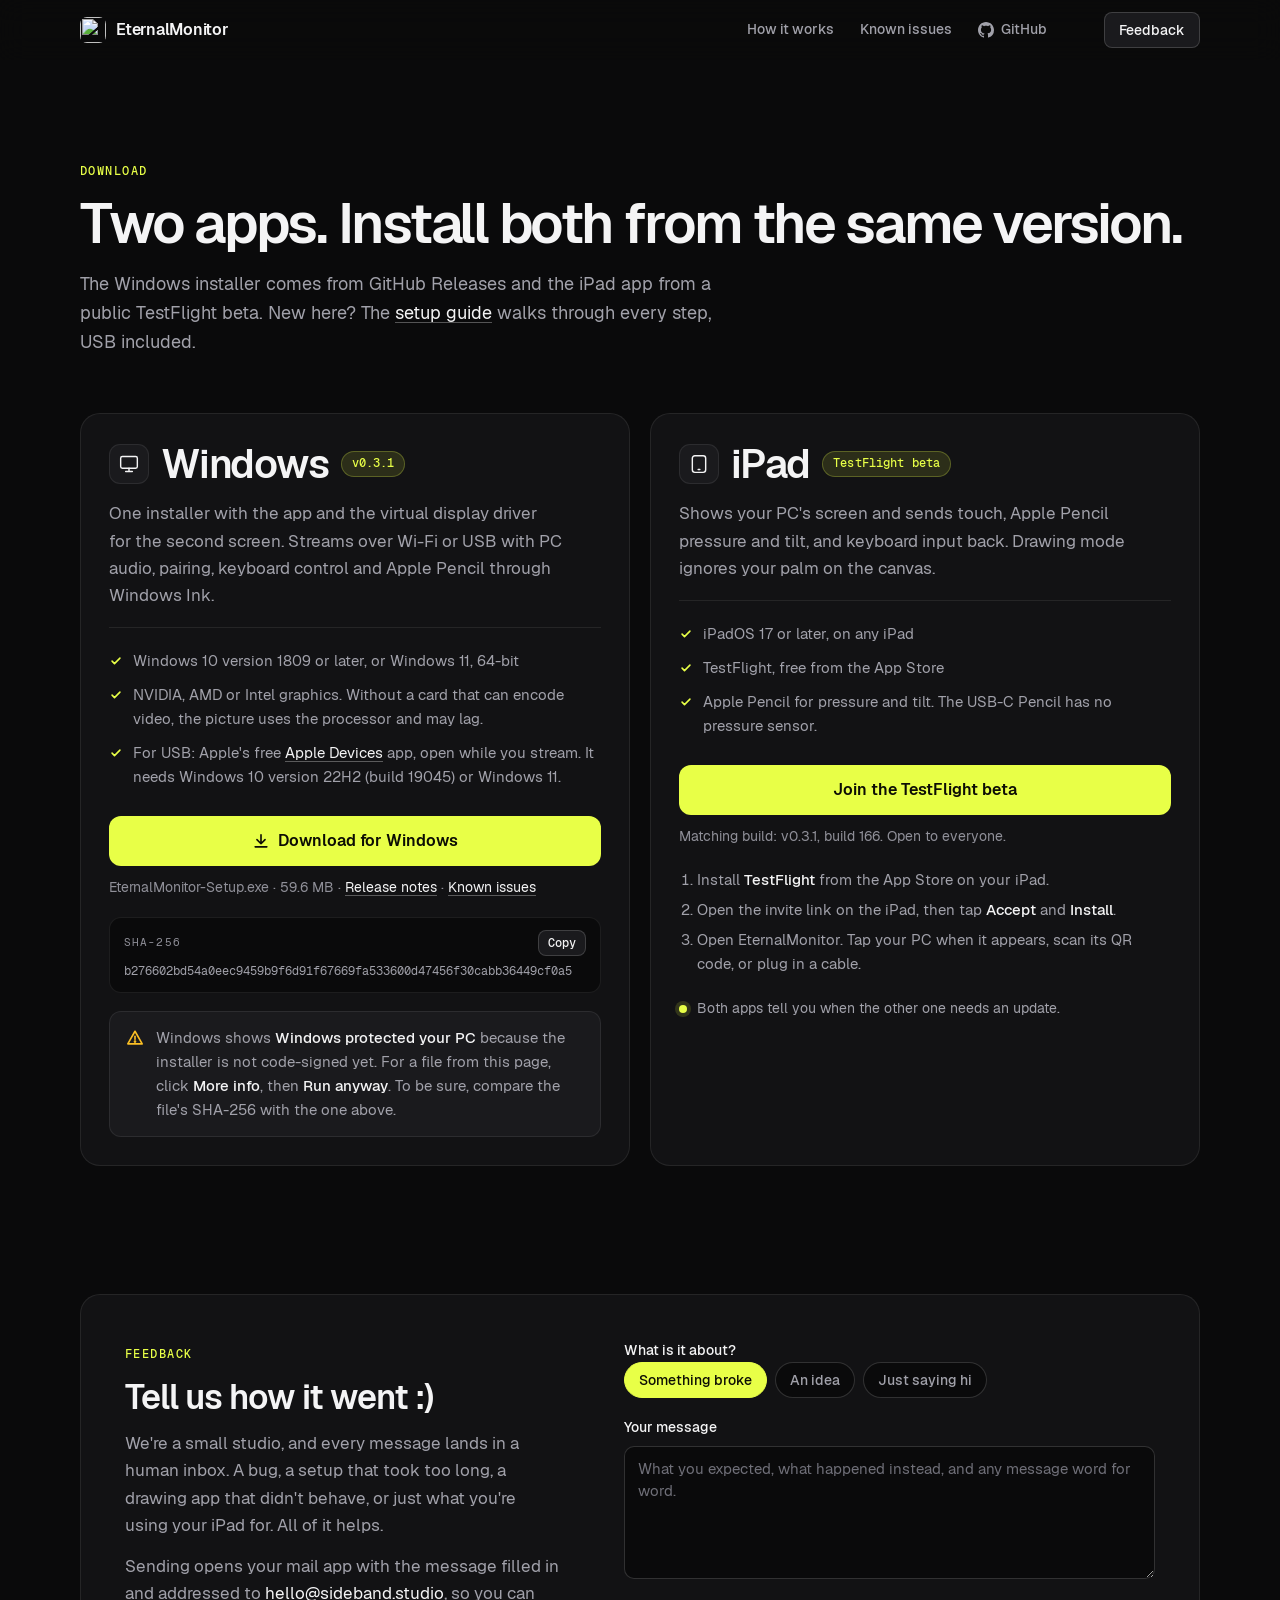
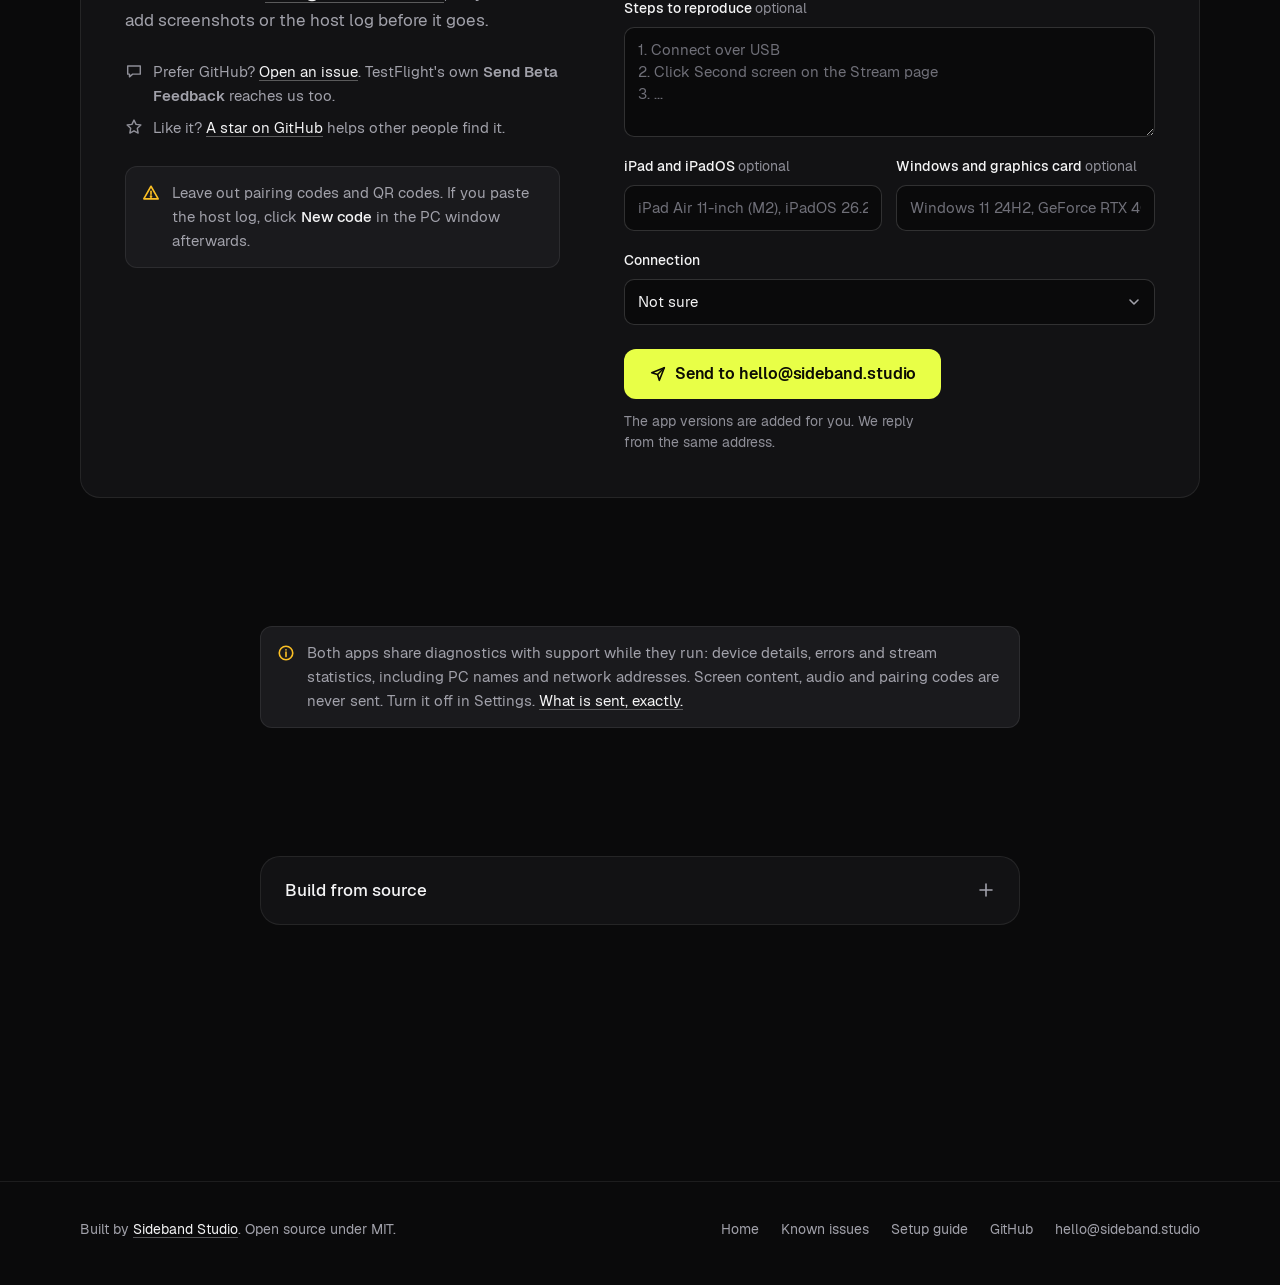
==== docs/download.html @ 21f803da "Redesign the website around the real apps Rebuild docs/ as a cleaner, faster product site: one headl" ====
<!DOCTYPE html>
<html lang="en" class="no-js">
<head>
  <meta charset="UTF-8">
  <script>document.documentElement.className = 'js';</script>
  <meta name="viewport" content="width=device-width, initial-scale=1">
  <title>Download EternalMonitor for Windows and iPad</title>
  <meta name="description" content="Get the EternalMonitor Windows installer and the iPad app from TestFlight. Free and open source. Tell us what you think.">
  <link rel="canonical" href="https://eternalmonitor.dev/download.html">
  <meta property="og:type" content="website">
  <meta property="og:site_name" content="EternalMonitor">
  <meta property="og:title" content="Download EternalMonitor">
  <meta property="og:description" content="The Windows installer and the iPad TestFlight beta. Free and open source.">
  <meta property="og:url" content="https://eternalmonitor.dev/download.html">
  <meta property="og:image" content="https://eternalmonitor.dev/assets/og.png">
  <meta property="og:image:width" content="1200">
  <meta property="og:image:height" content="630">
  <meta name="twitter:card" content="summary_large_image">
  <meta name="twitter:title" content="Download EternalMonitor">
  <meta name="twitter:description" content="The Windows installer and the iPad TestFlight beta. Free and open source.">
  <meta name="twitter:image" content="https://eternalmonitor.dev/assets/og.png">
  <meta name="author" content="Sideband Studio">
  <meta name="theme-color" content="#0a0a0b">
  <link rel="icon" type="image/png" href="assets/favicon.png">
  <link rel="apple-touch-icon" href="assets/icon.png">
  <link rel="preload" href="assets/fonts/Geist-SemiBold.woff2" as="font" type="font/woff2" crossorigin>
  <link rel="preload" href="assets/fonts/Geist-Regular.woff2" as="font" type="font/woff2" crossorigin>
  <link rel="stylesheet" href="style.css">
</head>
<body>
  <a class="skip-link" href="#main">Skip to content</a>

  <header class="nav">
    <nav class="container nav-inner" aria-label="Main">
      <a href="./" class="brand" aria-label="EternalMonitor home">
        <img src="assets/icon.png" alt="" width="26" height="26">
        <span>EternalMonitor</span>
      </a>
      <div class="nav-links">
        <a href="./#how" class="nav-link hide-sm">How it works</a>
        <a href="known-issues.html" class="nav-link hide-sm">Known issues</a>
        <a href="https://github.com/sidebandstudio/EternalMonitor" class="nav-link" target="_blank" rel="noopener">
          <svg viewBox="0 0 16 16" fill="currentColor" aria-hidden="true"><path d="M8 0C3.58 0 0 3.58 0 8c0 3.54 2.29 6.53 5.47 7.59.4.07.55-.17.55-.38 0-.19-.01-.82-.01-1.49-2.01.37-2.53-.49-2.69-.94-.09-.23-.48-.94-.82-1.13-.28-.15-.68-.52-.01-.53.63-.01 1.08.58 1.23.82.72 1.21 1.87.87 2.33.66.07-.52.28-.87.51-1.07-1.78-.2-3.64-.89-3.64-3.95 0-.87.31-1.59.82-2.15-.08-.2-.36-1.02.08-2.12 0 0 .67-.21 2.2.82.64-.18 1.32-.27 2-.27s1.36.09 2 .27c1.53-1.04 2.2-.82 2.2-.82.44 1.1.16 1.92.08 2.12.51.56.82 1.27.82 2.15 0 3.07-1.87 3.75-3.65 3.95.29.25.54.73.54 1.48 0 1.07-.01 1.93-.01 2.2 0 .21.15.46.55.38A8.01 8.01 0 0 0 16 8c0-4.42-3.58-8-8-8z"/></svg>
          <span>GitHub</span>
          <span class="count" data-stars></span>
        </a>
        <a href="#feedback" class="btn btn-secondary btn-sm">Feedback</a>
      </div>
    </nav>
  </header>

  <main id="main">
    <section class="page-head">
      <div class="container">
        <span class="kicker">Download</span>
        <h1>Two apps. Install both from the same version.</h1>
        <p class="lead">The Windows installer comes from GitHub Releases and the iPad app from a public TestFlight beta. New here? The <a href="https://github.com/sidebandstudio/EternalMonitor/blob/main/SETUP.md" target="_blank" rel="noopener">setup guide</a> walks through every step, USB included.</p>
      </div>
    </section>

    <section class="container dl-grid reveal" aria-label="Downloads">
      <article class="card dl-card" id="windows">
        <div class="card-head">
          <span class="icon"><svg viewBox="0 0 24 24" fill="none" stroke="currentColor" stroke-width="1.7" stroke-linecap="round" stroke-linejoin="round" aria-hidden="true"><rect x="2" y="3" width="20" height="14" rx="2"/><path d="M8 21h8M12 17v4"/></svg></span>
          <h2>Windows</h2>
          <span class="badge badge-accent" id="release-version" data-win-version>v0.3.1</span>
        </div>
        <p>One installer with the app and the virtual display driver for the second screen. Streams over Wi-Fi or USB with PC audio, pairing, keyboard control and Apple Pencil through Windows Ink.</p>
        <ul class="specs" aria-label="Requirements">
          <li>Windows 10 version 1809 or later, or Windows 11, 64-bit</li>
          <li>NVIDIA, AMD or Intel graphics. Without a card that can encode video, the picture uses the processor and may lag.</li>
          <li>For USB: Apple's free <a href="https://apps.microsoft.com/detail/9np83lwlpz9k" target="_blank" rel="noopener">Apple Devices</a> app, open while you stream. It needs Windows 10 version 22H2 (build 19045) or Windows 11.</li>
        </ul>
        <div class="dl-actions">
          <a href="https://github.com/sidebandstudio/EternalMonitor/releases/download/v0.3.1/EternalMonitor-Setup.exe" id="download-btn" class="btn btn-primary btn-block btn-lg">
            <svg viewBox="0 0 20 20" fill="none" stroke="currentColor" stroke-width="1.8" stroke-linecap="round" stroke-linejoin="round" aria-hidden="true"><path d="M10 3v10M5.5 8.5 10 13l4.5-4.5M3.5 16.5h13"/></svg>
            Download for Windows
          </a>
          <p class="dl-meta"><span id="release-meta">EternalMonitor-Setup.exe · 59.6 MB</span> · <a id="release-notes-link" href="https://github.com/sidebandstudio/EternalMonitor/releases/tag/v0.3.1" target="_blank" rel="noopener">Release notes</a> · <a href="known-issues.html">Known issues</a></p>
        </div>
        <div class="sha">
          <div class="sha-label"><span>SHA-256</span><button type="button" class="btn btn-secondary btn-sm" data-copy="sha256-value">Copy</button></div>
          <code id="sha256-value">b276602bd54a0eec9459b9f6d91f67669fa533600d47456f30cabb36449cf0a5</code>
        </div>
        <div class="notice" style="margin-top:18px">
          <svg viewBox="0 0 20 20" fill="none" stroke="currentColor" stroke-width="1.8" stroke-linecap="round" stroke-linejoin="round" aria-hidden="true"><path d="M10 2.5 18 16.5H2z"/><path d="M10 8v3.5"/><circle cx="10" cy="14" r=".6" fill="currentColor"/></svg>
          <span>Windows shows <strong>Windows protected your PC</strong> because the installer is not code-signed yet. For a file from this page, click <strong>More info</strong>, then <strong>Run anyway</strong>. To be sure, compare the file's SHA-256 with the one above.</span>
        </div>
      </article>

      <article class="card dl-card" id="ipad">
        <div class="card-head">
          <span class="icon"><svg viewBox="0 0 24 24" fill="none" stroke="currentColor" stroke-width="1.7" stroke-linecap="round" stroke-linejoin="round" aria-hidden="true"><rect x="4" y="2" width="16" height="20" rx="3"/><path d="M11 18.5h2"/></svg></span>
          <h2>iPad</h2>
          <span class="badge badge-accent">TestFlight beta</span>
        </div>
        <p>Shows your PC's screen and sends touch, Apple Pencil pressure and tilt, and keyboard input back. Drawing mode ignores your palm on the canvas.</p>
        <ul class="specs" aria-label="Requirements">
          <li>iPadOS 17 or later, on any iPad</li>
          <li>TestFlight, free from the App Store</li>
          <li>Apple Pencil for pressure and tilt. The USB-C Pencil has no pressure sensor.</li>
        </ul>
        <div class="dl-actions">
          <a href="https://testflight.apple.com/join/ppc9QfXc" id="testflight-link" class="btn btn-primary btn-block btn-lg" target="_blank" rel="noopener">Join the TestFlight beta</a>
          <p class="dl-meta">Matching build: <span data-ipad-version>v0.3.1, build 166</span>. Open to everyone.</p>
        </div>
        <ol class="install-steps" aria-label="How to install on the iPad">
          <li>Install <strong>TestFlight</strong> from the App Store on your iPad.</li>
          <li>Open the invite link on the iPad, then tap <strong>Accept</strong> and <strong>Install</strong>.</li>
          <li>Open EternalMonitor. Tap your PC when it appears, scan its QR code, or plug in a cable.</li>
        </ol>
        <p class="status-line"><span class="dot" aria-hidden="true"></span><span>Both apps tell you when the other one needs an update.</span></p>
      </article>
    </section>

    <section class="section" id="feedback" aria-labelledby="feedback-title">
      <div class="container">
        <div class="feedback reveal">
          <div class="feedback-intro">
            <span class="kicker">Feedback</span>
            <h2 id="feedback-title">Tell us how it went :)</h2>
            <p>We're a small studio, and every message lands in a human inbox. A bug, a setup that took too long, a drawing app that didn't behave, or just what you're using your iPad for. All of it helps.</p>
            <p>Sending opens your mail app with the message filled in and addressed to <a href="mailto:hello@sideband.studio">hello@sideband.studio</a>, so you can add screenshots or the host log before it goes.</p>
            <ul class="ways">
              <li><svg viewBox="0 0 20 20" fill="none" stroke="currentColor" stroke-width="1.6" stroke-linecap="round" stroke-linejoin="round" aria-hidden="true"><path d="M3 4.5h14v9H8.5L5 16.5v-3H3z"/></svg><span>Prefer GitHub? <a href="https://github.com/sidebandstudio/EternalMonitor/issues/new/choose" target="_blank" rel="noopener">Open an issue</a>. TestFlight's own <strong>Send Beta Feedback</strong> reaches us too.</span></li>
              <li><svg viewBox="0 0 20 20" fill="none" stroke="currentColor" stroke-width="1.6" stroke-linejoin="round" aria-hidden="true"><path d="M10 2.3l2.3 4.8 5.3.7-3.9 3.7.9 5.2L10 14.2l-4.6 2.5.9-5.2L2.4 7.8l5.3-.7z"/></svg><span>Like it? <a href="https://github.com/sidebandstudio/EternalMonitor" target="_blank" rel="noopener">A star on GitHub</a> helps other people find it.</span></li>
            </ul>
            <div class="notice">
              <svg viewBox="0 0 20 20" fill="none" stroke="currentColor" stroke-width="1.8" stroke-linecap="round" stroke-linejoin="round" aria-hidden="true"><path d="M10 2.5 18 16.5H2z"/><path d="M10 8v3.5"/><circle cx="10" cy="14" r=".6" fill="currentColor"/></svg>
              <span>Leave out pairing codes and QR codes. If you paste the host log, click <strong>New code</strong> in the PC window afterwards.</span>
            </div>
          </div>

          <form id="feedback-form" action="mailto:hello@sideband.studio" method="post" enctype="text/plain" data-release="Windows v0.3.1 · iPad v0.3.1, TestFlight build 166">
            <fieldset class="field">
              <legend>What is it about?</legend>
              <div class="chips">
                <label class="chip"><input type="radio" name="kind" value="Bug" checked><span>Something broke</span></label>
                <label class="chip"><input type="radio" name="kind" value="Idea"><span>An idea</span></label>
                <label class="chip"><input type="radio" name="kind" value="Hello"><span>Just saying hi</span></label>
              </div>
            </fieldset>
            <div class="field">
              <label for="fb-message">Your message</label>
              <textarea id="fb-message" name="message" rows="5" required placeholder="What you expected, what happened instead, and any message word for word."></textarea>
            </div>
            <div class="field" id="fb-steps-field">
              <label for="fb-steps">Steps to reproduce <span class="opt">optional</span></label>
              <textarea id="fb-steps" name="steps" rows="3" placeholder="1. Connect over USB&#10;2. Click Second screen on the Stream page&#10;3. ..."></textarea>
            </div>
            <div class="field-row">
              <div class="field">
                <label for="fb-ipad">iPad and iPadOS <span class="opt">optional</span></label>
                <input id="fb-ipad" name="ipad" type="text" placeholder="iPad Air 11-inch (M2), iPadOS 26.2" autocomplete="off">
              </div>
              <div class="field">
                <label for="fb-pc">Windows and graphics card <span class="opt">optional</span></label>
                <input id="fb-pc" name="pc" type="text" placeholder="Windows 11 24H2, GeForce RTX 4070" autocomplete="off">
              </div>
            </div>
            <div class="field">
              <label for="fb-connection">Connection</label>
              <select id="fb-connection" name="connection">
                <option value="">Not sure</option>
                <option>Wi-Fi</option>
                <option>USB cable</option>
                <option>Both</option>
              </select>
            </div>
            <div class="form-actions">
              <button type="submit" class="btn btn-primary btn-lg" id="feedback-send">
                <svg viewBox="0 0 20 20" fill="none" stroke="currentColor" stroke-width="1.8" stroke-linecap="round" stroke-linejoin="round" aria-hidden="true"><path d="M17 3 3 8.5l6.5 2 2 6.5z"/><path d="M17 3 9.5 10.5"/></svg>
                Send to hello@sideband.studio
              </button>
              <p class="caption">The app versions are added for you. We reply from the same address.</p>
            </div>
            <div class="fallback" id="feedback-fallback" hidden>
              <p><strong>Your mail app should have opened.</strong> If it didn't, copy the message and send it to <a href="mailto:hello@sideband.studio">hello@sideband.studio</a> from anywhere.</p>
              <pre id="feedback-preview"></pre>
              <div class="fallback-actions">
                <button type="button" class="btn btn-secondary btn-sm" data-copy="feedback-preview">Copy message</button>
              </div>
            </div>
          </form>
        </div>
      </div>
    </section>

    <section class="section" aria-labelledby="diag-title">
      <div class="narrow">
        <div class="notice">
          <svg viewBox="0 0 20 20" fill="none" stroke="currentColor" stroke-width="1.8" stroke-linecap="round" stroke-linejoin="round" aria-hidden="true"><circle cx="10" cy="10" r="7.5"/><path d="M10 9v5M10 6.5v.2"/></svg>
          <span id="diag-title">Both apps share diagnostics with support while they run: device details, errors and stream statistics, including PC names and network addresses. Screen content, audio and pairing codes are never sent. Turn it off in Settings. <a href="https://github.com/sidebandstudio/EternalMonitor/blob/main/SETUP.md#automatic-diagnostics" target="_blank" rel="noopener">What is sent, exactly.</a></span>
        </div>
      </div>
    </section>

    <section class="section source" aria-label="Build from source">
      <div class="narrow">
        <details class="reveal">
          <summary>Build from source</summary>
          <div class="source-body">
            <h3>Requirements</h3>
            <ul>
              <li>Windows 10 version 1809 or later, or Windows 11</li>
              <li>Rust 1.98.0 with the MSVC toolchain (pinned by <code>rust-toolchain.toml</code>), and LLVM/libclang</li>
              <li>FFmpeg 7.1 shared SDK (set <code>FFMPEG_DIR</code>)</li>
              <li>A GPU with a hardware encoder (NVIDIA, AMD or Intel), or the software fallback</li>
            </ul>
            <h3>Windows app</h3>
            <pre><code>git clone https://github.com/sidebandstudio/EternalMonitor
cd EternalMonitor
$env:FFMPEG_DIR = "C:\ffmpeg"   # your FFmpeg 7.1 shared SDK
cargo build --release -p eternal-host</code></pre>
            <h3>iPad app</h3>
            <pre><code>cd ios
xcodegen generate
# Open EternalMonitor.xcodeproj in Xcode and build for your iPad</code></pre>
            <p style="margin-top:14px">The <a href="https://github.com/sidebandstudio/EternalMonitor#build-from-source" target="_blank" rel="noopener">README</a> has the macOS development loop and the test suites.</p>
          </div>
        </details>
      </div>
    </section>
  </main>

  <footer class="footer">
    <div class="container footer-inner">
      <p class="footer-copy">Built by <a href="https://sideband.studio" target="_blank" rel="noopener">Sideband Studio</a>. Open source under MIT.</p>
      <nav class="footer-links" aria-label="Footer">
        <a href="./">Home</a>
        <a href="known-issues.html">Known issues</a>
        <a href="https://github.com/sidebandstudio/EternalMonitor/blob/main/SETUP.md" target="_blank" rel="noopener">Setup guide</a>
        <a href="https://github.com/sidebandstudio/EternalMonitor" target="_blank" rel="noopener">GitHub</a>
        <a href="mailto:hello@sideband.studio">hello@sideband.studio</a>
      </nav>
    </div>
  </footer>

  <script src="script.js" defer></script>
</body>
</html>
---- docs/style.css ----
/* ==========================================================================
   EternalMonitor site
   Shares the apps' look: near-black surfaces, one lime accent, Geist.
   Plain CSS, no build step. See docs/design.md for the tokens.
   ========================================================================== */

@font-face {
  font-family: 'Geist';
  font-style: normal;
  font-weight: 400;
  font-display: swap;
  src: url('assets/fonts/Geist-Regular.woff2') format('woff2');
}
@font-face {
  font-family: 'Geist';
  font-style: normal;
  font-weight: 500;
  font-display: swap;
  src: url('assets/fonts/Geist-Medium.woff2') format('woff2');
}
@font-face {
  font-family: 'Geist';
  font-style: normal;
  font-weight: 600;
  font-display: swap;
  src: url('assets/fonts/Geist-SemiBold.woff2') format('woff2');
}
@font-face {
  font-family: 'Geist Mono';
  font-style: normal;
  font-weight: 400;
  font-display: swap;
  src: url('assets/fonts/GeistMono-Regular.woff2') format('woff2');
}
@font-face {
  font-family: 'Geist Mono';
  font-style: normal;
  font-weight: 500;
  font-display: swap;
  src: url('assets/fonts/GeistMono-Medium.woff2') format('woff2');
}

:root {
  --bg: #0a0a0b;
  --surface: #121214;
  --raised: #1a1a1d;
  --hover: #212125;
  --border: rgba(255, 255, 255, 0.08);
  --border-strong: rgba(255, 255, 255, 0.16);
  --text: #f4f4f5;
  --muted: #a1a1aa;
  /* Captions: 5.0:1 on the canvas, 4.6:1 on cards. */
  --faint: #8f8f98;
  --accent: #e8ff47;
  --accent-rgb: 232, 255, 71;
  --on-accent: #0c0d04;
  --warning: #fbbf24;
  --danger: #f87171;

  --font: 'Geist', ui-sans-serif, system-ui, -apple-system, 'Segoe UI', sans-serif;
  --mono: 'Geist Mono', ui-monospace, 'SF Mono', 'Cascadia Mono', Menlo, monospace;

  --measure: 1120px;
  --nav-h: 60px;
  --r-sm: 8px;
  --r-md: 12px;
  --r-lg: 20px;
  --ease-out: cubic-bezier(0.16, 1, 0.3, 1);
}

/* --- Base ---------------------------------------------------------------- */

*,
*::before,
*::after { box-sizing: border-box; margin: 0; padding: 0; }

html {
  scroll-padding-top: calc(var(--nav-h) + 24px);
  -webkit-text-size-adjust: 100%;
  color-scheme: dark;
}

@media (prefers-reduced-motion: no-preference) {
  html { scroll-behavior: smooth; }
}

body {
  font-family: var(--font);
  font-size: 1.0625rem;
  line-height: 1.6;
  color: var(--text);
  background: var(--bg);
  -webkit-font-smoothing: antialiased;
  -moz-osx-font-smoothing: grayscale;
  text-rendering: optimizeLegibility;
  overflow-x: clip;
}

::selection { background: rgba(var(--accent-rgb), 0.3); color: var(--text); }

img, video, svg { display: block; max-width: 100%; }
img { height: auto; }
[hidden] { display: none !important; }

a { color: inherit; text-decoration: none; }
p a, li a, dd a, .prose a, .notice a, .lead a, .fallback a, .source-body a, .dl-meta a, .card a:not(.btn) {
  color: var(--text);
  text-decoration: underline;
  text-decoration-color: rgba(255, 255, 255, 0.3);
  text-underline-offset: 0.18em;
  transition: text-decoration-color 0.15s ease-out;
}
p a:hover, li a:hover, dd a:hover, .prose a:hover, .notice a:hover, .lead a:hover, .fallback a:hover, .source-body a:hover, .dl-meta a:hover, .card a:not(.btn):hover { text-decoration-color: var(--accent); }

:focus-visible {
  outline: 2px solid var(--accent);
  outline-offset: 3px;
  border-radius: 4px;
}

h1, h2, h3, h4 {
  font-weight: 600;
  letter-spacing: -0.025em;
  line-height: 1.12;
  text-wrap: balance;
}
h1 { font-size: clamp(2.5rem, 1.2rem + 5.4vw, 4.6rem); letter-spacing: -0.04em; line-height: 1.02; }
h2 { font-size: clamp(1.75rem, 1rem + 2.8vw, 2.5rem); letter-spacing: -0.03em; }
h3 { font-size: 1.25rem; letter-spacing: -0.015em; line-height: 1.3; }
h4 { font-size: 1.0625rem; letter-spacing: -0.01em; }
p { text-wrap: pretty; }
p + p { margin-top: 0.9em; }

code, kbd, pre { font-family: var(--mono); font-size: 0.92em; }
pre { line-height: 1.55; overflow-x: auto; }
strong { font-weight: 600; }
small { font-size: 0.875rem; }

.mono { font-family: var(--mono); }
.muted { color: var(--muted); }
.caption { font-size: 0.875rem; color: var(--faint); line-height: 1.5; }

.container {
  width: min(100% - 48px, var(--measure));
  margin-inline: auto;
}
.narrow { width: min(100% - 48px, 760px); margin-inline: auto; }

.skip-link {
  position: absolute;
  left: 16px;
  top: -64px;
  z-index: 300;
  padding: 10px 16px;
  background: var(--accent);
  color: var(--on-accent);
  border-radius: var(--r-sm);
  font-weight: 600;
}
.skip-link:focus { top: 12px; }

.visually-hidden {
  position: absolute !important;
  width: 1px; height: 1px;
  overflow: hidden; clip: rect(0 0 0 0); clip-path: inset(50%);
  white-space: nowrap;
}

/* --- Buttons --------------------------------------------------------------- */

.btn {
  display: inline-flex;
  align-items: center;
  justify-content: center;
  gap: 8px;
  height: 44px;
  padding: 0 20px;
  border-radius: 10px;
  border: 1px solid transparent;
  font: inherit;
  font-size: 0.9375rem;
  font-weight: 500;
  letter-spacing: -0.005em;
  line-height: 1;
  white-space: nowrap;
  cursor: pointer;
  transition: background-color 0.15s ease-out, border-color 0.15s ease-out, color 0.15s ease-out, transform 0.15s ease-out;
}
.btn svg { width: 18px; height: 18px; flex: none; }
.btn:active { transform: translateY(1px); }

.btn-primary { background: var(--accent); color: var(--on-accent); font-weight: 600; }
.btn-primary:hover { background: #f1ff8a; }

.btn-secondary { background: var(--raised); color: var(--text); border-color: var(--border-strong); }
.btn-secondary:hover { background: var(--hover); border-color: rgba(255, 255, 255, 0.24); }

.btn-ghost { background: transparent; color: var(--text); }
.btn-ghost:hover { background: var(--raised); }

.btn-sm { height: 36px; padding: 0 14px; font-size: 0.875rem; border-radius: 8px; }
.btn-lg { height: 50px; padding: 0 24px; font-size: 1rem; border-radius: 12px; }
.btn-block { width: 100%; }

/* --- Nav ------------------------------------------------------------------- */

.nav {
  position: sticky;
  top: 0;
  z-index: 100;
  height: var(--nav-h);
  background: rgba(10, 10, 11, 0.7);
  -webkit-backdrop-filter: saturate(140%) blur(14px);
  backdrop-filter: saturate(140%) blur(14px);
  border-bottom: 1px solid transparent;
  transition: border-color 0.2s ease-out;
}
.nav.scrolled { border-bottom-color: var(--border); }

.nav-inner {
  display: flex;
  align-items: center;
  justify-content: space-between;
  gap: 16px;
  height: 100%;
}

.brand {
  display: inline-flex;
  align-items: center;
  gap: 10px;
  font-weight: 600;
  font-size: 1rem;
  letter-spacing: -0.015em;
}
.brand img { width: 26px; height: 26px; border-radius: 7px; }

.nav-links { display: flex; align-items: center; gap: 4px; }
.nav-link {
  display: inline-flex;
  align-items: center;
  gap: 7px;
  height: 36px;
  padding: 0 11px;
  border-radius: 8px;
  color: var(--muted);
  font-size: 0.9rem;
  font-weight: 500;
  transition: color 0.15s ease-out, background-color 0.15s ease-out;
}
.nav-link:hover { color: var(--text); background: var(--raised); }
.nav-link svg { width: 16px; height: 16px; }
.nav-link .count, .btn .count {
  display: inline-block;
  min-width: 2.2em;
  font-family: var(--mono);
  font-size: 0.8rem;
  color: var(--text);
}
.btn .count { color: inherit; min-width: 2em; text-align: left; }
.nav .btn { margin-left: 6px; }

@media (max-width: 720px) {
  .hide-sm { display: none !important; }
}

/* --- Sections -------------------------------------------------------------- */

.section { padding: clamp(72px, 10vw, 128px) 0; }
.section + .section { padding-top: 0; }
.section-head { max-width: 640px; margin-bottom: clamp(36px, 5vw, 56px); }
.section-head.center { margin-inline: auto; text-align: center; }
.section-head p { margin-top: 14px; color: var(--muted); font-size: 1.0625rem; }

.kicker {
  display: inline-block;
  margin-bottom: 14px;
  font-family: var(--mono);
  font-size: 0.75rem;
  font-weight: 500;
  letter-spacing: 0.12em;
  text-transform: uppercase;
  color: var(--accent);
}

.rule { border: 0; border-top: 1px solid var(--border); }

/* --- Hero ------------------------------------------------------------------ */

.hero { padding: clamp(56px, 9vw, 112px) 0 0; }
.hero-text { max-width: 820px; margin-inline: auto; text-align: center; }
.hero-text h1 { margin-inline: auto; }
.hero-text .lead {
  max-width: 600px;
  margin: 24px auto 0;
  font-size: clamp(1.0625rem, 0.95rem + 0.5vw, 1.25rem);
  line-height: 1.55;
  color: var(--muted);
}
.hero-actions {
  display: flex;
  flex-wrap: wrap;
  justify-content: center;
  gap: 12px;
  margin-top: 32px;
}
.hero-meta {
  display: flex;
  flex-wrap: wrap;
  justify-content: center;
  gap: 8px 20px;
  margin-top: 20px;
  font-size: 0.875rem;
  color: var(--faint);
}

/* --- Film ------------------------------------------------------------------ */

.film { margin-top: clamp(40px, 6vw, 72px); }
.film-stage { position: relative; }
.film-frame {
  position: relative;
  aspect-ratio: 16 / 9;
  border-radius: var(--r-lg);
  overflow: hidden;
  background: #000;
  border: 1px solid var(--border);
  box-shadow: 0 30px 80px -30px rgba(0, 0, 0, 0.9);
}
.film-frame video {
  width: 100%;
  height: 100%;
  object-fit: cover;
  background: #000;
}
.film-controls {
  position: absolute;
  right: 14px;
  bottom: 14px;
  display: flex;
  gap: 8px;
  z-index: 2;
}
.film-controls .btn {
  height: 36px;
  padding: 0 12px;
  font-size: 0.8125rem;
  border-radius: 8px;
  background: rgba(10, 10, 11, 0.72);
  color: var(--text);
  border-color: rgba(255, 255, 255, 0.14);
  -webkit-backdrop-filter: blur(10px);
  backdrop-filter: blur(10px);
}
.film-controls .btn:hover { background: rgba(26, 26, 29, 0.9); }
.film-controls .btn svg { width: 14px; height: 14px; }
.film-stage.has-controls .film-controls { display: none; }
@media (max-width: 720px) {
  .film-controls { position: static; justify-content: flex-end; margin-top: 10px; }
  .film-controls .btn { background: var(--raised); -webkit-backdrop-filter: none; backdrop-filter: none; }
}
.film-caption {
  display: flex;
  flex-wrap: wrap;
  justify-content: space-between;
  gap: 8px 24px;
  margin-top: 14px;
  padding: 0 4px;
}
.film-caption p { max-width: 720px; }

/* --- Device frames ---------------------------------------------------------- */

.pc-window {
  border-radius: 12px;
  overflow: hidden;
  background: #0e0e10;
  border: 1px solid var(--border-strong);
  box-shadow: 0 24px 60px -24px rgba(0, 0, 0, 0.85);
}
.pc-titlebar {
  display: flex;
  align-items: center;
  justify-content: space-between;
  height: 32px;
  padding: 0 10px 0 12px;
  background: #0a0a0b;
  border-bottom: 1px solid var(--border);
  font-size: 0.75rem;
  color: var(--muted);
}
.pc-titlebar .t { display: inline-flex; align-items: center; gap: 8px; }
.pc-titlebar .t img { width: 14px; height: 14px; border-radius: 4px; }
.pc-titlebar .wc { display: inline-flex; gap: 14px; color: var(--faint); }
.pc-titlebar .wc svg { width: 10px; height: 10px; }
.pc-window img { width: 100%; }

.tablet {
  position: relative;
  border-radius: 7.5% / 10%;
  padding: 2.6%;
  background: #1c1c1f;
  border: 1px solid rgba(255, 255, 255, 0.2);
  box-shadow:
    inset 0 0 0 1px rgba(0, 0, 0, 0.6),
    0 30px 70px -30px rgba(0, 0, 0, 0.9);
}
.tablet.portrait { border-radius: 10% / 7.5%; }
.tablet .screen {
  position: relative;
  overflow: hidden;
  border-radius: 4.5% / 6%;
  background: #000;
}
.tablet.portrait .screen { border-radius: 6% / 4.5%; }
.tablet .screen img { width: 100%; }

/* --- Feature rows ---------------------------------------------------------- */

.feature {
  display: grid;
  grid-template-columns: minmax(0, 1fr) minmax(0, 1fr);
  gap: clamp(32px, 6vw, 80px);
  align-items: center;
  padding: clamp(40px, 6vw, 72px) 0;
  border-top: 1px solid var(--border);
}
.feature:first-of-type { border-top: 0; padding-top: 0; }
.feature:last-of-type { padding-bottom: 0; }
.feature.flip .feature-text { order: 2; }
.feature-text { max-width: 440px; }
.feature-text h3 { font-size: clamp(1.5rem, 1.1rem + 1.4vw, 2rem); letter-spacing: -0.03em; }
.feature-text p { margin-top: 14px; color: var(--muted); }
.feature-text .caption { margin-top: 18px; }
.feature-media { position: relative; }
.feature-media .caption { margin-top: 12px; text-align: center; }

.pair {
  display: grid;
  grid-template-columns: 1.55fr 1fr;
  gap: 16px;
  align-items: end;
}

@media (max-width: 860px) {
  .feature { grid-template-columns: 1fr; gap: 28px; }
  .feature.flip .feature-text { order: 0; }
  .feature-text { max-width: none; }
}

/* --- Facts ------------------------------------------------------------------- */

.facts {
  display: grid;
  grid-template-columns: repeat(3, 1fr);
  border: 1px solid var(--border);
  border-radius: var(--r-lg);
  background: var(--surface);
  overflow: hidden;
}
.fact { padding: 28px 28px 26px; }
.fact + .fact { border-left: 1px solid var(--border); }
.fact .n {
  font-family: var(--mono);
  font-size: clamp(1.9rem, 1.4rem + 1.6vw, 2.6rem);
  font-weight: 500;
  letter-spacing: -0.03em;
  line-height: 1;
  color: var(--text);
}
.fact .n small { font-size: 0.5em; color: var(--muted); margin-left: 4px; letter-spacing: 0; }
.fact .l { margin-top: 10px; font-weight: 500; }
.fact .d { margin-top: 4px; font-size: 0.875rem; color: var(--faint); line-height: 1.5; }
.facts-note { margin-top: 14px; padding: 0 4px; }

@media (max-width: 760px) {
  .facts { grid-template-columns: 1fr; }
  .fact + .fact { border-left: 0; border-top: 1px solid var(--border); }
}

/* --- Steps ------------------------------------------------------------------- */

.steps {
  list-style: none;
  display: grid;
  grid-template-columns: repeat(3, 1fr);
  gap: 20px;
  counter-reset: step;
}
.step {
  position: relative;
  padding: 26px 26px 28px;
  border: 1px solid var(--border);
  border-radius: var(--r-lg);
  background: var(--surface);
  counter-increment: step;
}
.step::before {
  content: counter(step, decimal-leading-zero);
  display: block;
  margin-bottom: 44px;
  font-family: var(--mono);
  font-size: 0.8125rem;
  letter-spacing: 0.08em;
  color: var(--accent);
}
.step h3 { font-size: 1.125rem; }
.step p { margin-top: 8px; color: var(--muted); font-size: 0.9375rem; }
.step p strong { color: var(--text); font-weight: 500; }

@media (max-width: 860px) {
  .steps { grid-template-columns: 1fr; }
  .step::before { margin-bottom: 20px; }
}

/* --- Get it ------------------------------------------------------------------ */

.get {
  display: grid;
  grid-template-columns: 1fr 1fr;
  gap: 20px;
}
.card {
  padding: 28px;
  border: 1px solid var(--border);
  border-radius: var(--r-lg);
  background: var(--surface);
}
.card-head {
  display: flex;
  align-items: center;
  gap: 12px;
  margin-bottom: 14px;
}
.card-head .icon {
  display: inline-grid;
  place-items: center;
  width: 40px;
  height: 40px;
  border-radius: 11px;
  background: var(--raised);
  border: 1px solid var(--border);
  color: var(--text);
}
.card-head .icon svg { width: 20px; height: 20px; }
.card-head h3 { flex: 1; font-size: 1.25rem; }
.card > p { color: var(--muted); }
.card .btn { margin-top: 20px; }

.badge {
  display: inline-flex;
  align-items: center;
  gap: 6px;
  height: 26px;
  padding: 0 10px;
  border-radius: 999px;
  font-family: var(--mono);
  font-size: 0.75rem;
  font-weight: 500;
  letter-spacing: 0.01em;
  white-space: nowrap;
}
.badge-accent { background: rgba(var(--accent-rgb), 0.12); color: var(--accent); border: 1px solid rgba(var(--accent-rgb), 0.25); }
.badge-muted { background: var(--raised); color: var(--muted); border: 1px solid var(--border); }
.badge .dot { width: 6px; height: 6px; border-radius: 50%; background: currentColor; }

.specs {
  list-style: none;
  margin-top: 18px;
  padding-top: 16px;
  border-top: 1px solid var(--border);
  font-size: 0.9375rem;
  color: var(--muted);
}
.specs li { position: relative; padding: 5px 0 5px 24px; }
.specs li::before {
  content: "";
  position: absolute;
  left: 0;
  top: 10px;
  width: 14px;
  height: 14px;
  background: url("data:image/svg+xml,%3Csvg xmlns='http://www.w3.org/2000/svg' viewBox='0 0 16 16' fill='none' stroke='%23e8ff47' stroke-width='1.8' stroke-linecap='round' stroke-linejoin='round'%3E%3Cpath d='M3.5 8.2l2.8 2.8 6.2-6.3'/%3E%3C/svg%3E") no-repeat center / contain;
}
.specs li strong { color: var(--text); font-weight: 500; }

@media (max-width: 760px) {
  .get { grid-template-columns: 1fr; }
}

/* --- FAQ ---------------------------------------------------------------------- */

.faq { border-top: 1px solid var(--border); }
.faq details { border-bottom: 1px solid var(--border); }
.faq summary {
  display: flex;
  align-items: center;
  justify-content: space-between;
  gap: 24px;
  padding: 20px 4px;
  font-weight: 500;
  font-size: 1.0625rem;
  letter-spacing: -0.01em;
  cursor: pointer;
  list-style: none;
}
.faq summary::-webkit-details-marker { display: none; }
.faq summary::after {
  content: "";
  flex: none;
  width: 18px;
  height: 18px;
  background: url("data:image/svg+xml,%3Csvg xmlns='http://www.w3.org/2000/svg' viewBox='0 0 18 18' fill='none' stroke='%23a1a1aa' stroke-width='1.6' stroke-linecap='round'%3E%3Cpath d='M9 3v12M3 9h12'/%3E%3C/svg%3E") no-repeat center / contain;
  transition: transform 0.2s ease-out;
}
.faq details[open] summary::after { transform: rotate(45deg); }
.faq summary:hover { color: var(--text); }
.faq details > div { padding: 0 4px 22px; max-width: 720px; color: var(--muted); }
.faq details > div a { color: var(--text); }

/* --- Studio / closing ------------------------------------------------------ */

.studio {
  display: grid;
  grid-template-columns: 1.2fr 1fr;
  gap: clamp(32px, 6vw, 72px);
  align-items: center;
}
.studio p { color: var(--muted); }
.studio-actions { display: flex; flex-wrap: wrap; gap: 12px; margin-top: 24px; }
.scene {
  border-radius: var(--r-lg);
  overflow: hidden;
  border: 1px solid var(--border);
}
.scene img { width: 100%; }
@media (max-width: 860px) {
  .studio { grid-template-columns: 1fr; }
  .studio .scene { order: -1; }
}

/* --- Footer ------------------------------------------------------------------ */

.footer {
  margin-top: clamp(72px, 10vw, 128px);
  padding: 36px 0 44px;
  border-top: 1px solid var(--border);
  font-size: 0.9rem;
  color: var(--muted);
}
.footer-inner {
  display: flex;
  flex-wrap: wrap;
  align-items: center;
  justify-content: space-between;
  gap: 16px 32px;
}
.footer-links { display: flex; flex-wrap: wrap; gap: 4px 22px; }
.footer-links a { color: var(--muted); transition: color 0.15s ease-out; }
.footer-links a:hover { color: var(--text); }
.footer-copy a { color: var(--text); }

/* --- Page header (download, known issues) ----------------------------------- */

.page-head { padding: clamp(48px, 8vw, 96px) 0 clamp(32px, 5vw, 56px); }
.page-head h1 { font-size: clamp(2.25rem, 1.4rem + 3.6vw, 3.5rem); }
.page-head .lead { margin-top: 18px; max-width: 640px; font-size: 1.125rem; color: var(--muted); }
.page-head .lead a { color: var(--text); }

/* --- Download page ------------------------------------------------------------ */

.dl-grid { display: grid; grid-template-columns: 1fr 1fr; gap: 20px; }
.dl-card { display: flex; flex-direction: column; }
.dl-card .btn { margin-top: 0; }
.dl-actions { margin-top: 22px; }
.dl-meta { margin-top: 10px; font-size: 0.875rem; color: var(--faint); }
.dl-meta a { color: var(--muted); }
.sha {
  margin-top: 18px;
  padding: 12px 14px;
  border-radius: var(--r-md);
  background: var(--bg);
  border: 1px solid var(--border);
}
.sha-label {
  display: flex;
  align-items: center;
  justify-content: space-between;
  gap: 12px;
  font-family: var(--mono);
  font-size: 0.7rem;
  letter-spacing: 0.1em;
  text-transform: uppercase;
  color: var(--faint);
}
.sha code {
  display: block;
  margin-top: 6px;
  font-size: 0.78rem;
  line-height: 1.5;
  color: var(--muted);
  word-break: break-all;
}
.sha .btn-sm { height: 26px; padding: 0 9px; font-size: 0.75rem; }
.install-steps {
  margin: 18px 0 0;
  padding: 0 0 0 1.2em;
  color: var(--muted);
  font-size: 0.9375rem;
}
.install-steps li { padding: 3px 0; }
.install-steps strong { color: var(--text); font-weight: 500; }
.status-line {
  display: flex;
  align-items: center;
  gap: 10px;
  margin-top: 18px;
  font-size: 0.9rem;
  color: var(--muted);
}
.status-line .dot {
  flex: none;
  width: 8px;
  height: 8px;
  border-radius: 50%;
  background: var(--accent);
  box-shadow: 0 0 0 4px rgba(var(--accent-rgb), 0.15);
}

.notice {
  display: flex;
  gap: 12px;
  padding: 14px 16px;
  border-radius: var(--r-md);
  background: var(--raised);
  border: 1px solid var(--border);
  font-size: 0.9375rem;
  color: var(--muted);
}
.notice svg { flex: none; width: 18px; height: 18px; margin-top: 3px; color: var(--warning); }
.notice strong { color: var(--text); font-weight: 500; }
.notice a { color: var(--text); }

@media (max-width: 760px) {
  .dl-grid { grid-template-columns: 1fr; }
}

/* --- Feedback ------------------------------------------------------------------ */

.feedback {
  display: grid;
  grid-template-columns: 0.9fr 1.1fr;
  gap: clamp(28px, 5vw, 64px);
  padding: clamp(28px, 4vw, 44px);
  border: 1px solid var(--border);
  border-radius: var(--r-lg);
  background: var(--surface);
}
.feedback-intro h2 { font-size: clamp(1.6rem, 1.2rem + 1.4vw, 2.1rem); }
.feedback-intro p { margin-top: 14px; color: var(--muted); }
.feedback-intro .notice { margin-top: 22px; }
.feedback-intro .ways { margin-top: 22px; list-style: none; font-size: 0.9375rem; color: var(--muted); }
.feedback-intro .ways li { display: flex; gap: 10px; padding: 4px 0; }
.feedback-intro .ways svg { flex: none; width: 18px; height: 18px; margin-top: 2px; color: var(--faint); }
.feedback-intro .ways a { color: var(--text); }

.field { display: flex; flex-direction: column; gap: 7px; margin-top: 18px; }
.field:first-child { margin-top: 0; }
.field label, .field legend { font-size: 0.9rem; font-weight: 500; }
.field .opt { color: var(--faint); font-weight: 400; }
.field input, .field textarea, .field select {
  width: 100%;
  padding: 11px 13px;
  border-radius: 10px;
  border: 1px solid var(--border-strong);
  background: var(--bg);
  color: var(--text);
  font: inherit;
  font-size: 0.9375rem;
  line-height: 1.45;
  transition: border-color 0.15s ease-out, box-shadow 0.15s ease-out;
}
.field textarea { resize: vertical; min-height: 110px; }
.field input::placeholder, .field textarea::placeholder { color: #6f6f78; }
.field input:focus-visible, .field textarea:focus-visible, .field select:focus-visible {
  outline: none;
  border-color: var(--accent);
  box-shadow: 0 0 0 3px rgba(var(--accent-rgb), 0.18);
}
.field select {
  appearance: none;
  -webkit-appearance: none;
  padding-right: 36px;
  background-image: url("data:image/svg+xml,%3Csvg xmlns='http://www.w3.org/2000/svg' viewBox='0 0 16 16' fill='none' stroke='%23a1a1aa' stroke-width='1.6' stroke-linecap='round' stroke-linejoin='round'%3E%3Cpath d='M4 6l4 4 4-4'/%3E%3C/svg%3E");
  background-repeat: no-repeat;
  background-position: right 12px center;
  background-size: 16px;
}
.field-row { display: grid; grid-template-columns: 1fr 1fr; gap: 14px; }
.field-row .field { margin-top: 18px; }
@media (max-width: 560px) { .field-row { grid-template-columns: 1fr; gap: 0; } }

fieldset { border: 0; min-width: 0; }
.chips { display: flex; flex-wrap: wrap; gap: 8px; }
.chip { position: relative; }
.chip input { position: absolute; inset: 0; opacity: 0; width: 100%; height: 100%; margin: 0; cursor: pointer; }
.chip span {
  display: inline-flex;
  align-items: center;
  height: 36px;
  padding: 0 14px;
  border-radius: 999px;
  border: 1px solid var(--border-strong);
  background: var(--bg);
  font-size: 0.9rem;
  font-weight: 500;
  color: var(--muted);
  transition: background-color 0.15s ease-out, color 0.15s ease-out, border-color 0.15s ease-out;
}
.chip input:checked + span { background: var(--accent); color: var(--on-accent); border-color: var(--accent); }
.chip input:focus-visible + span { outline: 2px solid var(--accent); outline-offset: 3px; }
.chip:hover span { border-color: rgba(255, 255, 255, 0.28); color: var(--text); }
.chip input:checked:hover + span { color: var(--on-accent); }

.form-actions { display: flex; flex-wrap: wrap; align-items: center; gap: 12px 18px; margin-top: 24px; }
.form-actions .caption { max-width: 320px; }

.fallback {
  margin-top: 22px;
  padding: 18px;
  border-radius: var(--r-md);
  border: 1px solid var(--border);
  background: var(--bg);
}
.fallback p { font-size: 0.9375rem; color: var(--muted); }
.fallback p strong { color: var(--text); }
.fallback pre {
  margin-top: 12px;
  padding: 12px 14px;
  border-radius: 8px;
  background: var(--surface);
  border: 1px solid var(--border);
  font-size: 0.8125rem;
  color: var(--muted);
  white-space: pre-wrap;
  word-break: break-word;
}
.fallback-actions { display: flex; align-items: center; gap: 12px; margin-top: 12px; }

@media (max-width: 860px) {
  .feedback { grid-template-columns: 1fr; }
}

.source details { border: 1px solid var(--border); border-radius: var(--r-lg); background: var(--surface); }
.source summary {
  display: flex;
  align-items: center;
  justify-content: space-between;
  padding: 20px 24px;
  font-weight: 500;
  cursor: pointer;
  list-style: none;
}
.source summary::-webkit-details-marker { display: none; }
.source summary::after {
  content: "";
  width: 18px; height: 18px;
  background: url("data:image/svg+xml,%3Csvg xmlns='http://www.w3.org/2000/svg' viewBox='0 0 18 18' fill='none' stroke='%23a1a1aa' stroke-width='1.6' stroke-linecap='round'%3E%3Cpath d='M9 3v12M3 9h12'/%3E%3C/svg%3E") no-repeat center / contain;
  transition: transform 0.2s ease-out;
}
.source details[open] summary::after { transform: rotate(45deg); }
.source-body { padding: 0 24px 24px; color: var(--muted); font-size: 0.9375rem; }
.source-body h3 { margin: 18px 0 8px; font-size: 1rem; color: var(--text); }
.source-body ul { padding-left: 1.2em; }
.source-body li { padding: 2px 0; }
.source-body pre {
  margin-top: 8px;
  padding: 14px 16px;
  border-radius: 10px;
  background: var(--bg);
  border: 1px solid var(--border);
  font-size: 0.8125rem;
  color: var(--text);
}

/* --- Known issues ---------------------------------------------------------------- */

.issues-layout {
  display: grid;
  grid-template-columns: 220px minmax(0, 1fr);
  gap: clamp(32px, 6vw, 80px);
  align-items: start;
}
.toc {
  position: sticky;
  top: calc(var(--nav-h) + 24px);
  font-size: 0.9rem;
}
.toc h2 {
  font-family: var(--mono);
  font-size: 0.7rem;
  letter-spacing: 0.12em;
  text-transform: uppercase;
  color: var(--faint);
  margin-bottom: 12px;
  font-weight: 500;
}
.toc ol { list-style: none; }
.toc li a {
  display: block;
  padding: 6px 0 6px 12px;
  border-left: 1px solid var(--border);
  color: var(--muted);
  transition: color 0.15s ease-out, border-color 0.15s ease-out;
}
.toc li a:hover, .toc li a.active { color: var(--text); border-left-color: var(--accent); }

.issues h2 {
  font-size: 1.5rem;
  margin-top: clamp(40px, 6vw, 64px);
  padding-bottom: 14px;
  border-bottom: 1px solid var(--border);
}
.issues h2:first-child { margin-top: 0; }
.issue {
  padding: 24px 0;
  border-bottom: 1px solid var(--border);
}
.issue:last-child { border-bottom: 0; }
.issue h3 { font-size: 1.125rem; }
.issue h3 a { color: inherit; text-decoration: none; }
.issue h3 a:hover::after { content: " #"; color: var(--faint); font-weight: 400; }
.issue p { margin-top: 8px; color: var(--muted); font-size: 0.9875rem; }
.issue p strong { color: var(--text); font-weight: 500; }
.issue .do {
  position: relative;
  margin-top: 12px;
  padding-left: 14px;
  border-left: 2px solid rgba(var(--accent-rgb), 0.5);
}
.issue .do strong:first-child { color: var(--accent); }

@media (max-width: 860px) {
  .issues-layout { grid-template-columns: 1fr; }
  .toc { position: static; }
  .toc ol { display: flex; flex-wrap: wrap; gap: 6px; }
  .toc li a { padding: 6px 12px; border: 1px solid var(--border); border-radius: 999px; }
  .toc li a:hover, .toc li a.active { border-color: var(--border-strong); }
}

/* --- Mac notice ------------------------------------------------------------------- */

.mac-notice {
  position: fixed;
  left: 16px;
  bottom: 16px;
  z-index: 90;
  max-width: 440px;
  padding: 12px 14px;
  border-radius: var(--r-md);
  background: var(--raised);
  border: 1px solid var(--border-strong);
  box-shadow: 0 20px 50px -20px rgba(0, 0, 0, 0.9);
  font-size: 0.9rem;
  color: var(--muted);
}
.mac-notice-inner { display: flex; align-items: center; justify-content: space-between; gap: 14px; width: auto; }
@media (max-width: 560px) { .mac-notice { left: 12px; right: 12px; bottom: 12px; max-width: none; } }
.mac-notice strong { color: var(--text); font-weight: 500; margin-right: 6px; }
.mac-notice a { color: var(--text); text-decoration: underline; text-underline-offset: 0.18em; }
.mac-notice-close {
  flex: none;
  width: 30px; height: 30px;
  border-radius: 8px;
  border: 1px solid var(--border);
  background: transparent;
  color: var(--muted);
  font: inherit;
  font-size: 1.1rem;
  cursor: pointer;
}
.mac-notice-close:hover { color: var(--text); background: var(--raised); }

/* --- Motion ------------------------------------------------------------------------ */

html.js .reveal {
  opacity: 0;
  transform: translateY(14px);
  transition: opacity 0.6s var(--ease-out), transform 0.7s var(--ease-out);
}
html.js .reveal.visible { opacity: 1; transform: none; }

@media (prefers-reduced-motion: reduce) {
  html.js .reveal { opacity: 1; transform: none; transition: none; }
  *, *::before, *::after { transition-duration: 0.01ms !important; animation-duration: 0.01ms !important; }
}
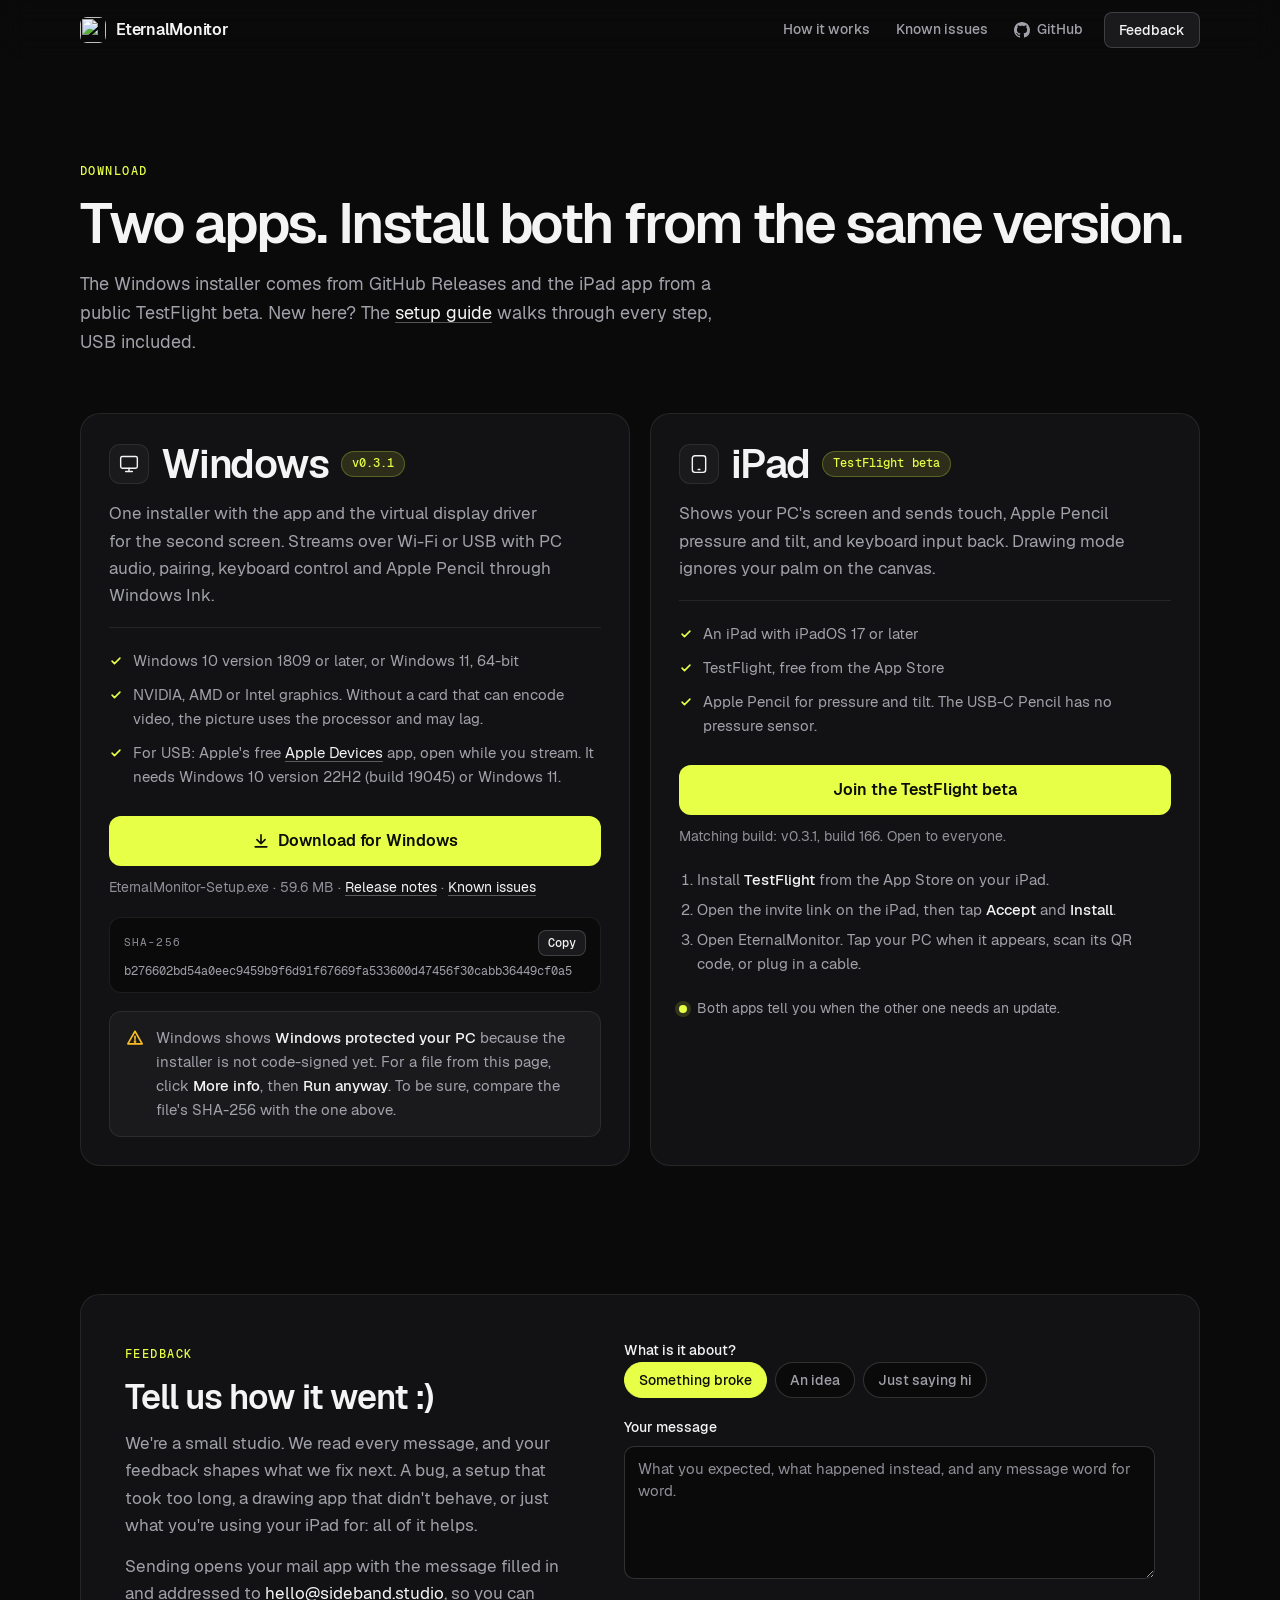
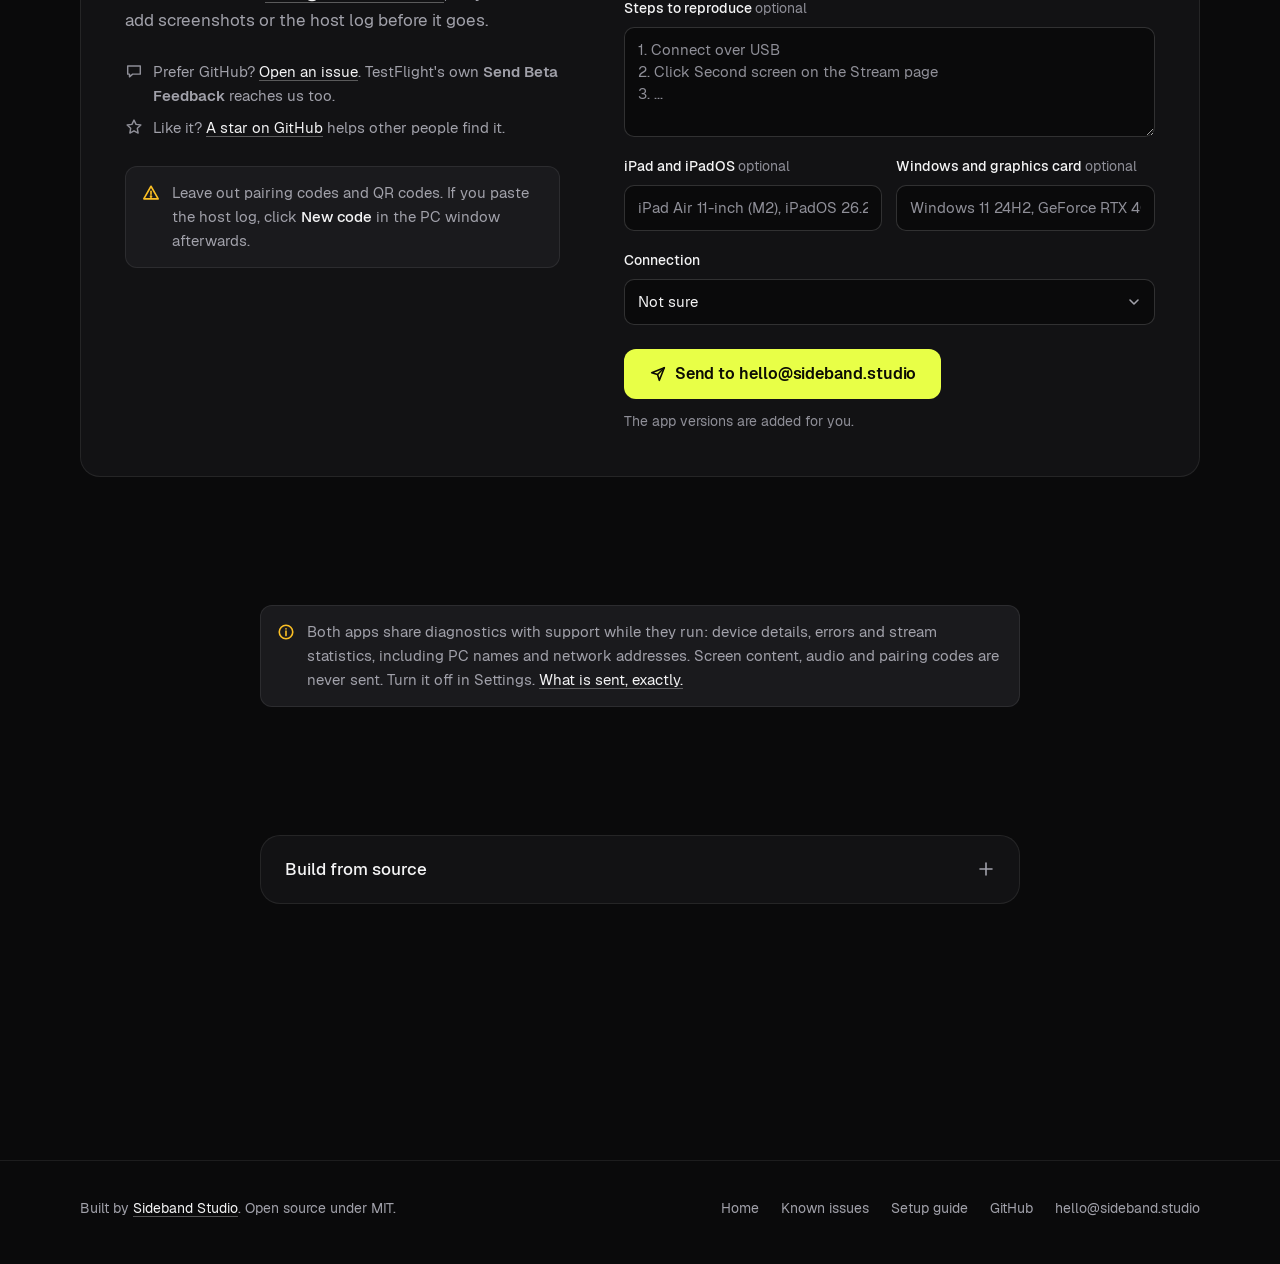
==== commit 762de771: "Drop small claims the docs don't make The iPad requirement now uses the setup guide's wording, and t" ====
--- a/docs/download.html
+++ b/docs/download.html
@@ -96,7 +96,7 @@
         </div>
         <p>Shows your PC's screen and sends touch, Apple Pencil pressure and tilt, and keyboard input back. Drawing mode ignores your palm on the canvas.</p>
         <ul class="specs" aria-label="Requirements">
-          <li>iPadOS 17 or later, on any iPad</li>
+          <li>An iPad with iPadOS 17 or later</li>
           <li>TestFlight, free from the App Store</li>
           <li>Apple Pencil for pressure and tilt. The USB-C Pencil has no pressure sensor.</li>
         </ul>
@@ -119,7 +119,7 @@
           <div class="feedback-intro">
             <span class="kicker">Feedback</span>
             <h2 id="feedback-title">Tell us how it went :)</h2>
-            <p>We're a small studio, and every message lands in a human inbox. A bug, a setup that took too long, a drawing app that didn't behave, or just what you're using your iPad for. All of it helps.</p>
+            <p>We're a small studio. We read every message, and your feedback shapes what we fix next. A bug, a setup that took too long, a drawing app that didn't behave, or just what you're using your iPad for: all of it helps.</p>
             <p>Sending opens your mail app with the message filled in and addressed to <a href="mailto:hello@sideband.studio">hello@sideband.studio</a>, so you can add screenshots or the host log before it goes.</p>
             <ul class="ways">
               <li><svg viewBox="0 0 20 20" fill="none" stroke="currentColor" stroke-width="1.6" stroke-linecap="round" stroke-linejoin="round" aria-hidden="true"><path d="M3 4.5h14v9H8.5L5 16.5v-3H3z"/></svg><span>Prefer GitHub? <a href="https://github.com/sidebandstudio/EternalMonitor/issues/new/choose" target="_blank" rel="noopener">Open an issue</a>. TestFlight's own <strong>Send Beta Feedback</strong> reaches us too.</span></li>
@@ -172,7 +172,7 @@
                 <svg viewBox="0 0 20 20" fill="none" stroke="currentColor" stroke-width="1.8" stroke-linecap="round" stroke-linejoin="round" aria-hidden="true"><path d="M17 3 3 8.5l6.5 2 2 6.5z"/><path d="M17 3 9.5 10.5"/></svg>
                 Send to hello@sideband.studio
               </button>
-              <p class="caption">The app versions are added for you. We reply from the same address.</p>
+              <p class="caption">The app versions are added for you.</p>
             </div>
             <div class="fallback" id="feedback-fallback" hidden>
               <p><strong>Your mail app should have opened.</strong> If it didn't, copy the message and send it to <a href="mailto:hello@sideband.studio">hello@sideband.studio</a> from anywhere.</p>
--- a/docs/style.css
+++ b/docs/style.css
@@ -258,6 +258,8 @@
   color: var(--text);
 }
 .btn .count { color: inherit; min-width: 2em; text-align: left; }
+/* No count yet (offline, or GitHub rate-limited): no gap either. */
+.count:empty { display: none; }
 .nav .btn { margin-left: 6px; }
 
 @media (max-width: 720px) {
@@ -287,12 +289,12 @@
 
 /* --- Hero ------------------------------------------------------------------ */
 
-.hero { padding: clamp(56px, 9vw, 112px) 0 0; }
-.hero-text { max-width: 820px; margin-inline: auto; text-align: center; }
-.hero-text h1 { margin-inline: auto; }
+.hero { padding: clamp(40px, 5vw, 64px) 0 0; }
+.hero-text { max-width: 860px; margin-inline: auto; text-align: center; }
+.hero-text h1 { margin-inline: auto; font-size: clamp(2.5rem, 1rem + 3.6vw, 3.6rem); }
 .hero-text .lead {
-  max-width: 600px;
-  margin: 24px auto 0;
+  max-width: 660px;
+  margin: 18px auto 0;
   font-size: clamp(1.0625rem, 0.95rem + 0.5vw, 1.25rem);
   line-height: 1.55;
   color: var(--muted);
@@ -302,72 +304,88 @@
   flex-wrap: wrap;
   justify-content: center;
   gap: 12px;
-  margin-top: 32px;
+  margin-top: 26px;
 }
 .hero-meta {
   display: flex;
   flex-wrap: wrap;
   justify-content: center;
   gap: 8px 20px;
-  margin-top: 20px;
+  margin-top: 16px;
   font-size: 0.875rem;
   color: var(--faint);
 }
 
-/* --- Film ------------------------------------------------------------------ */
-
-.film { margin-top: clamp(40px, 6vw, 72px); }
-.film-stage { position: relative; }
-.film-frame {
-  position: relative;
-  aspect-ratio: 16 / 9;
-  border-radius: var(--r-lg);
-  overflow: hidden;
-  background: #000;
-  border: 1px solid var(--border);
-  box-shadow: 0 30px 80px -30px rgba(0, 0, 0, 0.9);
-}
-.film-frame video {
-  width: 100%;
-  height: 100%;
-  object-fit: cover;
-  background: #000;
-}
-.film-controls {
-  position: absolute;
-  right: 14px;
-  bottom: 14px;
-  display: flex;
+/* Wide screens: headline left, the rest right, so the screenshots start high
+   enough to fill most of the first screen. Only once both buttons fit side
+   by side; the headline lines up with the lead's first line. */
+@media (min-width: 1100px) {
+  .hero-text {
+    max-width: none;
+    display: grid;
+    grid-template-columns: minmax(0, 1.2fr) minmax(0, 1fr);
+    column-gap: 64px;
+    align-items: start;
+    text-align: left;
+  }
+  .hero-text h1 { grid-row: 1 / span 3; margin: 0; }
+  .hero-text .lead { max-width: none; margin: 0; font-size: 1.125rem; }
+  .hero-actions, .hero-meta { justify-content: flex-start; }
+  .hero-actions { margin-top: 22px; }
+}
+
+/* --- Hero screenshots -------------------------------------------------------
+   The Windows window and the iPad overlap. Percentage margins follow the
+   stage's width, so the iPad's top sits at a fixed share of the width. */
+
+.shots { margin-top: clamp(32px, 3.5vw, 44px); }
+.shots-stage { display: flow-root; }
+.shot { position: relative; }
+.shot-pc { width: 64%; z-index: 1; }
+/* 16% of the width down from the top of the PC label: the PC block is
+   30px label + 34px title bar + 64% / 2.08 image. */
+.shot-ipad { width: 44%; margin: calc(-14.77% - 64px) 0 0 auto; z-index: 2; }
+.shot-label {
+  display: flex;
+  align-items: center;
   gap: 8px;
-  z-index: 2;
-}
-.film-controls .btn {
-  height: 36px;
-  padding: 0 12px;
+  height: 20px;
+  margin-bottom: 10px;
   font-size: 0.8125rem;
-  border-radius: 8px;
-  background: rgba(10, 10, 11, 0.72);
-  color: var(--text);
-  border-color: rgba(255, 255, 255, 0.14);
-  -webkit-backdrop-filter: blur(10px);
-  backdrop-filter: blur(10px);
-}
-.film-controls .btn:hover { background: rgba(26, 26, 29, 0.9); }
-.film-controls .btn svg { width: 14px; height: 14px; }
-.film-stage.has-controls .film-controls { display: none; }
+  font-weight: 500;
+  line-height: 20px;
+  color: var(--muted);
+}
+.shot-label::before { content: ""; width: 6px; height: 6px; border-radius: 50%; background: var(--accent); }
+.shot-ipad .shot-label { justify-content: flex-end; margin: 10px 0 0; }
+.shots-caption { margin-top: 14px; padding: 0 4px; }
 @media (max-width: 720px) {
-  .film-controls { position: static; justify-content: flex-end; margin-top: 10px; }
-  .film-controls .btn { background: var(--raised); -webkit-backdrop-filter: none; backdrop-filter: none; }
-}
-.film-caption {
-  display: flex;
-  flex-wrap: wrap;
-  justify-content: space-between;
-  gap: 8px 24px;
-  margin-top: 14px;
-  padding: 0 4px;
-}
-.film-caption p { max-width: 720px; }
+  .shot-pc { width: 88%; }
+  /* PC block: 64px + 88% / 2.08; the iPad starts 30% of the width down. */
+  .shot-ipad { width: 62%; margin-top: calc(-12.3% - 64px); }
+}
+
+/* --- How it works: the connection clip beside the steps --------------------- */
+
+.how {
+  display: grid;
+  grid-template-columns: minmax(0, 1.25fr) minmax(0, 1fr);
+  gap: clamp(28px, 4vw, 56px);
+  align-items: start;
+}
+.clip video { display: block; width: 100%; height: auto; background: #000; }
+.clip-controls { display: flex; justify-content: flex-end; margin-top: 12px; }
+.clip-controls .btn { height: 36px; padding: 0 12px; font-size: 0.8125rem; border-radius: 8px; }
+.clip-controls .btn svg { width: 14px; height: 14px; }
+.clip .caption { margin-top: 12px; }
+/* Without JS the video's own controls play it. */
+.no-js .clip-controls { display: none; }
+.how .steps { grid-template-columns: 1fr; gap: 12px; }
+.how .step { padding: 20px 22px; }
+.how .step::before { margin-bottom: 12px; }
+@media (max-width: 860px) {
+  .how { grid-template-columns: 1fr; }
+}
 
 /* --- Device frames ---------------------------------------------------------- */
 
@@ -437,9 +455,16 @@
 
 .pair {
   display: grid;
-  grid-template-columns: 1.55fr 1fr;
+  grid-template-columns: 1fr 1fr;
   gap: 16px;
   align-items: end;
+}
+/* A Windows dialog on its own: the crop follows its rounded edge. */
+.dialog-shot img {
+  width: 100%;
+  border-radius: 3.7% / 2.7%;
+  border: 1px solid var(--border-strong);
+  box-shadow: 0 24px 60px -24px rgba(0, 0, 0, 0.85);
 }
 
 @media (max-width: 860px) {
@@ -620,24 +645,9 @@
 
 /* --- Studio / closing ------------------------------------------------------ */
 
-.studio {
-  display: grid;
-  grid-template-columns: 1.2fr 1fr;
-  gap: clamp(32px, 6vw, 72px);
-  align-items: center;
-}
+.studio { max-width: 720px; }
 .studio p { color: var(--muted); }
 .studio-actions { display: flex; flex-wrap: wrap; gap: 12px; margin-top: 24px; }
-.scene {
-  border-radius: var(--r-lg);
-  overflow: hidden;
-  border: 1px solid var(--border);
-}
-.scene img { width: 100%; }
-@media (max-width: 860px) {
-  .studio { grid-template-columns: 1fr; }
-  .studio .scene { order: -1; }
-}
 
 /* --- Footer ------------------------------------------------------------------ */
 
@@ -781,7 +791,8 @@
   transition: border-color 0.15s ease-out, box-shadow 0.15s ease-out;
 }
 .field textarea { resize: vertical; min-height: 110px; }
-.field input::placeholder, .field textarea::placeholder { color: #6f6f78; }
+/* 6.2:1 on the field; still dimmer than typed text. */
+.field input::placeholder, .field textarea::placeholder { color: var(--faint); opacity: 1; }
 .field input:focus-visible, .field textarea:focus-visible, .field select:focus-visible {
   outline: none;
   border-color: var(--accent);
@@ -990,6 +1001,18 @@
 }
 html.js .reveal.visible { opacity: 1; transform: none; }
 
+/* --- Phones: type floors ---------------------------------------------------
+   Reading text at least 15px, short labels at least 14px, code 13–14px. */
+@media (max-width: 720px) {
+  .caption, .fact .d, .hero-meta, .footer, .status-line, .chip span, .toc,
+  .mac-notice, .field label, .field legend, .dl-meta, .nav-link { font-size: 0.9375rem; }
+  .shot-label, .kicker, .btn-sm, .clip-controls .btn, .badge, .sha-label,
+  .sha .btn-sm, .toc h2 { font-size: 0.875rem; }
+  .nav-link .count, .btn .count, .pc-titlebar, .sha code { font-size: 0.8125rem; }
+  .fallback pre, .source-body pre { font-size: 0.875rem; }
+  pre code { font-size: 1em; }
+}
+
 @media (prefers-reduced-motion: reduce) {
   html.js .reveal { opacity: 1; transform: none; transition: none; }
   *, *::before, *::after { transition-duration: 0.01ms !important; animation-duration: 0.01ms !important; }
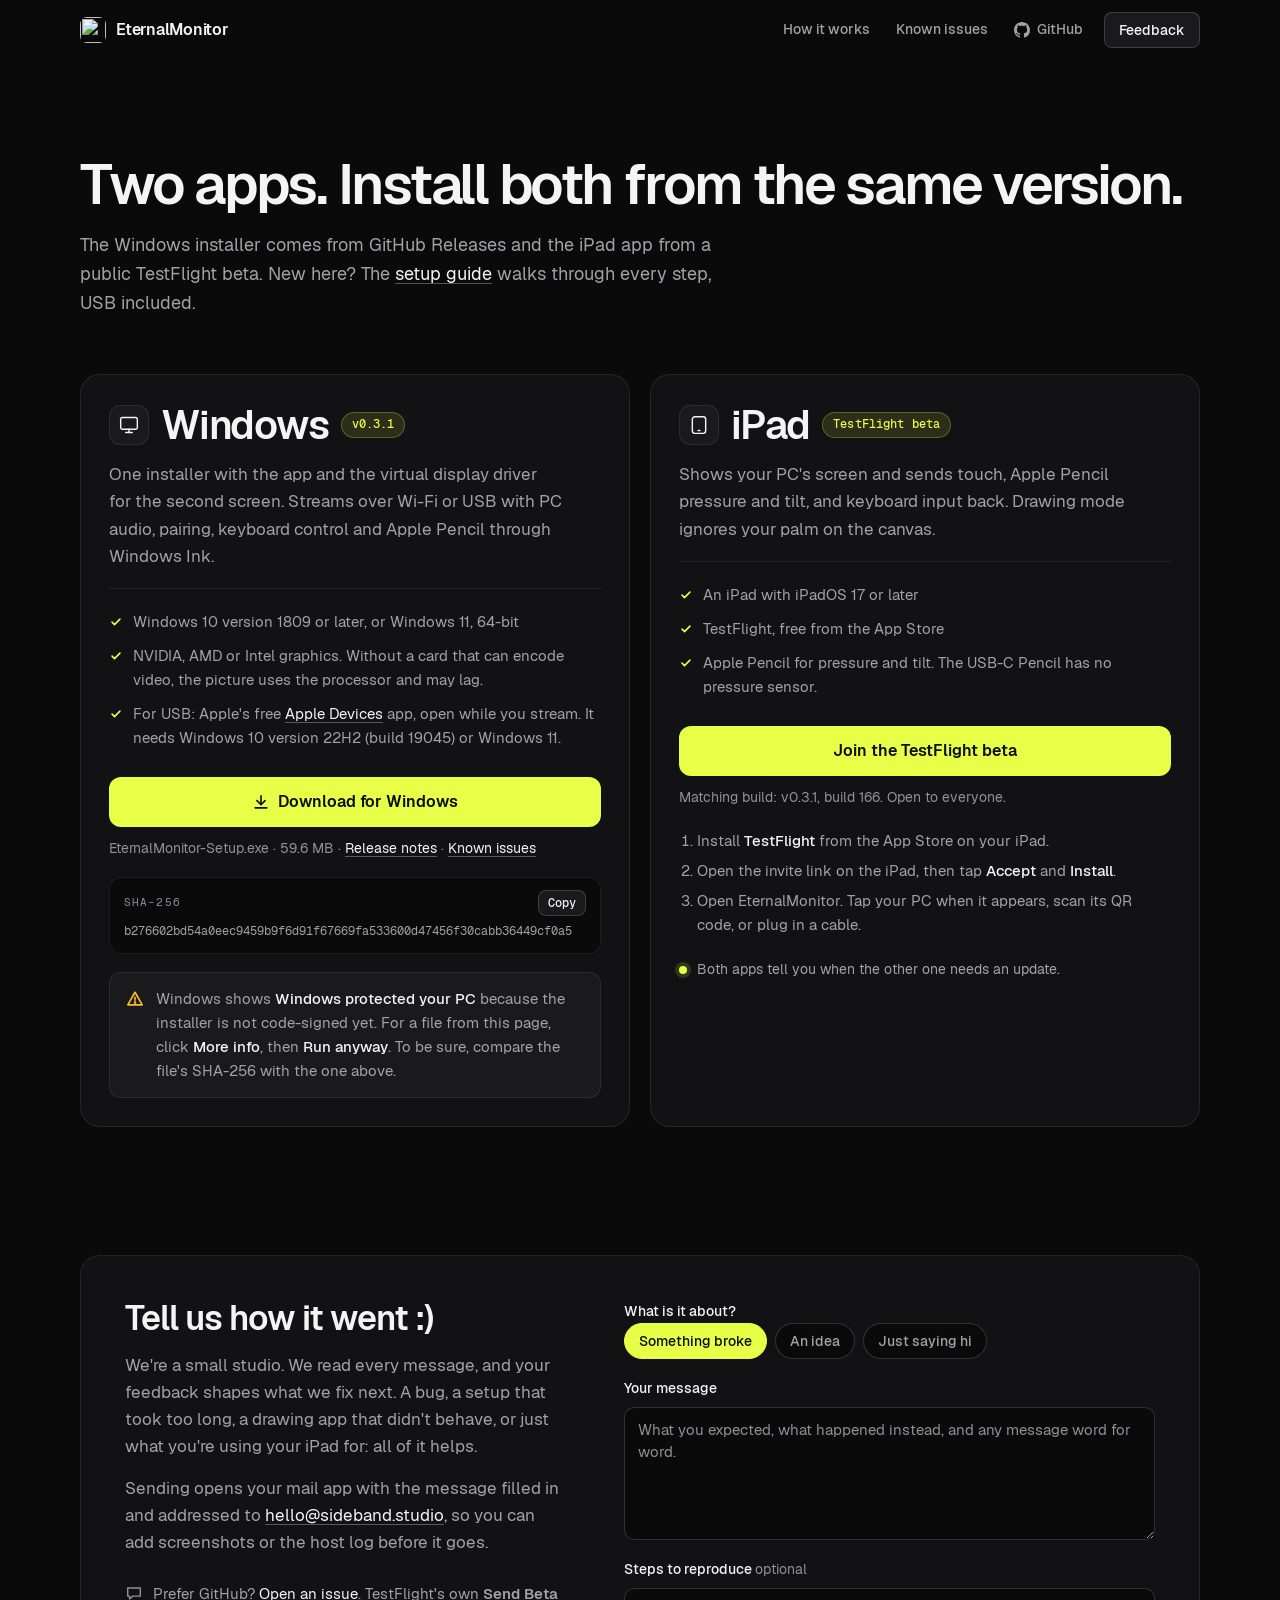
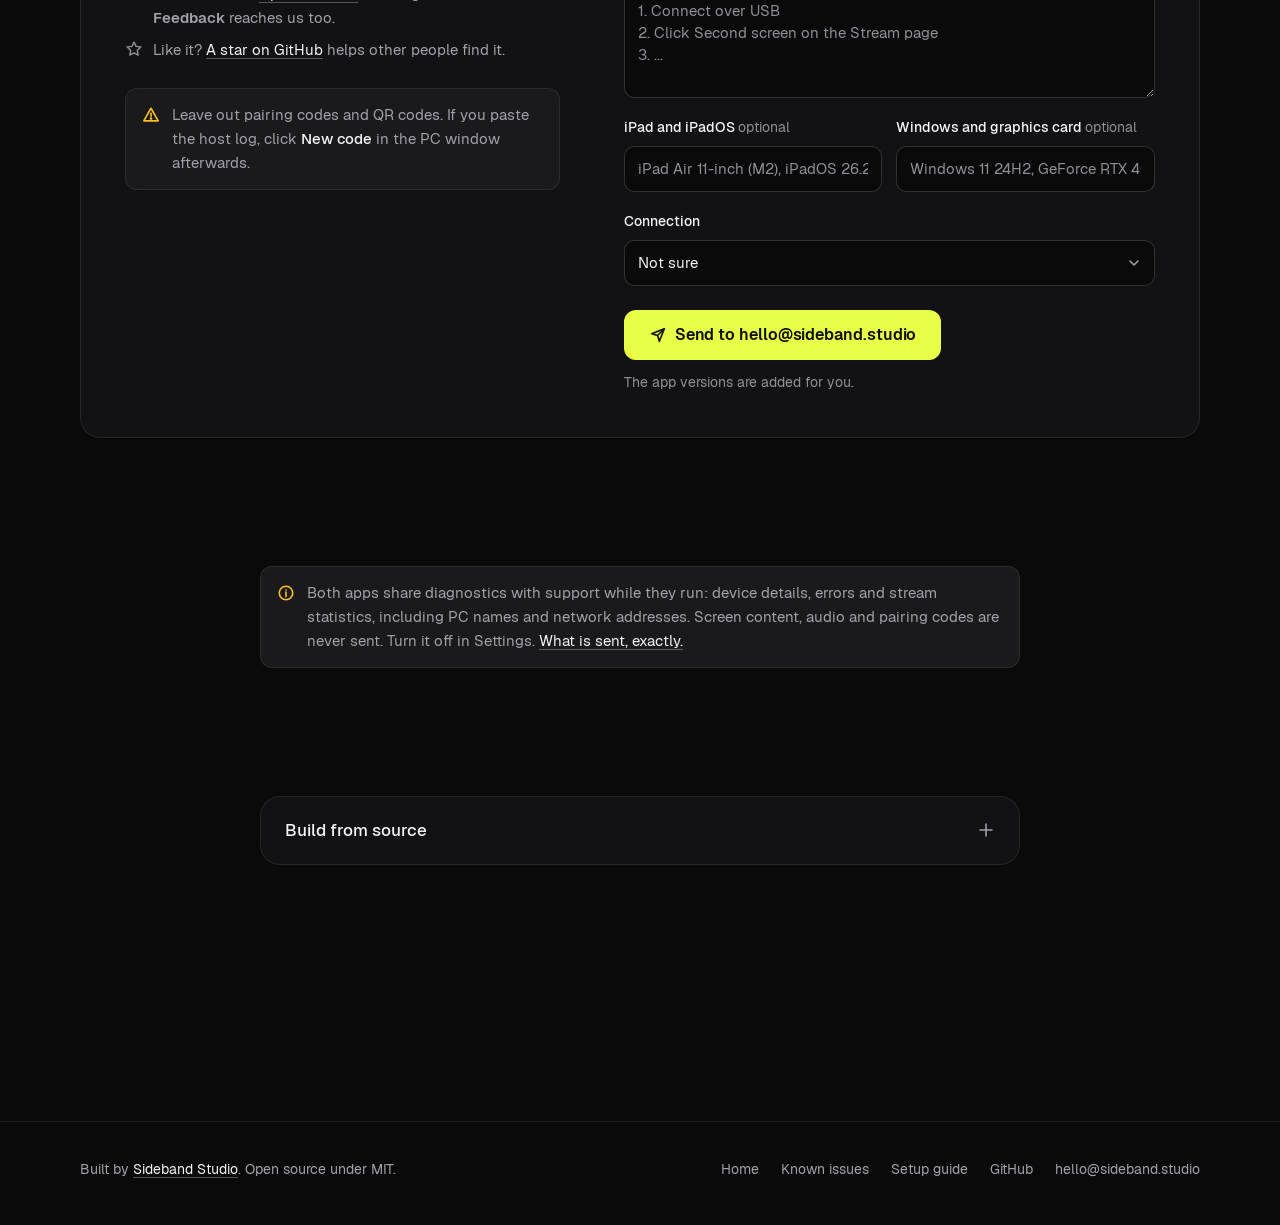
==== commit 96151014: "Drop the device labels, disclaimer captions and kickers The frames speak for themselves. Each featur" ====
--- a/docs/download.html
+++ b/docs/download.html
@@ -52,7 +52,6 @@
   <main id="main">
     <section class="page-head">
       <div class="container">
-        <span class="kicker">Download</span>
         <h1>Two apps. Install both from the same version.</h1>
         <p class="lead">The Windows installer comes from GitHub Releases and the iPad app from a public TestFlight beta. New here? The <a href="https://github.com/sidebandstudio/EternalMonitor/blob/main/SETUP.md" target="_blank" rel="noopener">setup guide</a> walks through every step, USB included.</p>
       </div>
@@ -117,7 +116,6 @@
       <div class="container">
         <div class="feedback reveal">
           <div class="feedback-intro">
-            <span class="kicker">Feedback</span>
             <h2 id="feedback-title">Tell us how it went :)</h2>
             <p>We're a small studio. We read every message, and your feedback shapes what we fix next. A bug, a setup that took too long, a drawing app that didn't behave, or just what you're using your iPad for: all of it helps.</p>
             <p>Sending opens your mail app with the message filled in and addressed to <a href="mailto:hello@sideband.studio">hello@sideband.studio</a>, so you can add screenshots or the host log before it goes.</p>
--- a/docs/style.css
+++ b/docs/style.css
@@ -342,27 +342,13 @@
 .shots-stage { display: flow-root; }
 .shot { position: relative; }
 .shot-pc { width: 64%; z-index: 1; }
-/* 16% of the width down from the top of the PC label: the PC block is
-   30px label + 34px title bar + 64% / 2.08 image. */
-.shot-ipad { width: 44%; margin: calc(-14.77% - 64px) 0 0 auto; z-index: 2; }
-.shot-label {
-  display: flex;
-  align-items: center;
-  gap: 8px;
-  height: 20px;
-  margin-bottom: 10px;
-  font-size: 0.8125rem;
-  font-weight: 500;
-  line-height: 20px;
-  color: var(--muted);
-}
-.shot-label::before { content: ""; width: 6px; height: 6px; border-radius: 50%; background: var(--accent); }
-.shot-ipad .shot-label { justify-content: flex-end; margin: 10px 0 0; }
-.shots-caption { margin-top: 14px; padding: 0 4px; }
+/* 16% of the width below the PC window's top: the PC block is the 34px
+   title bar + 64% / 2.08 image. */
+.shot-ipad { width: 44%; margin: calc(-14.77% - 34px) 0 0 auto; z-index: 2; }
 @media (max-width: 720px) {
   .shot-pc { width: 88%; }
-  /* PC block: 64px + 88% / 2.08; the iPad starts 30% of the width down. */
-  .shot-ipad { width: 62%; margin-top: calc(-12.3% - 64px); }
+  /* PC block: 34px + 88% / 2.08; the iPad starts 30% of the width down. */
+  .shot-ipad { width: 62%; margin-top: calc(-12.3% - 34px); }
 }
 
 /* --- How it works: the connection clip beside the steps --------------------- */
@@ -1006,7 +992,7 @@
 @media (max-width: 720px) {
   .caption, .fact .d, .hero-meta, .footer, .status-line, .chip span, .toc,
   .mac-notice, .field label, .field legend, .dl-meta, .nav-link { font-size: 0.9375rem; }
-  .shot-label, .kicker, .btn-sm, .clip-controls .btn, .badge, .sha-label,
+  .kicker, .btn-sm, .clip-controls .btn, .badge, .sha-label,
   .sha .btn-sm, .toc h2 { font-size: 0.875rem; }
   .nav-link .count, .btn .count, .pc-titlebar, .sha code { font-size: 0.8125rem; }
   .fallback pre, .source-body pre { font-size: 0.875rem; }
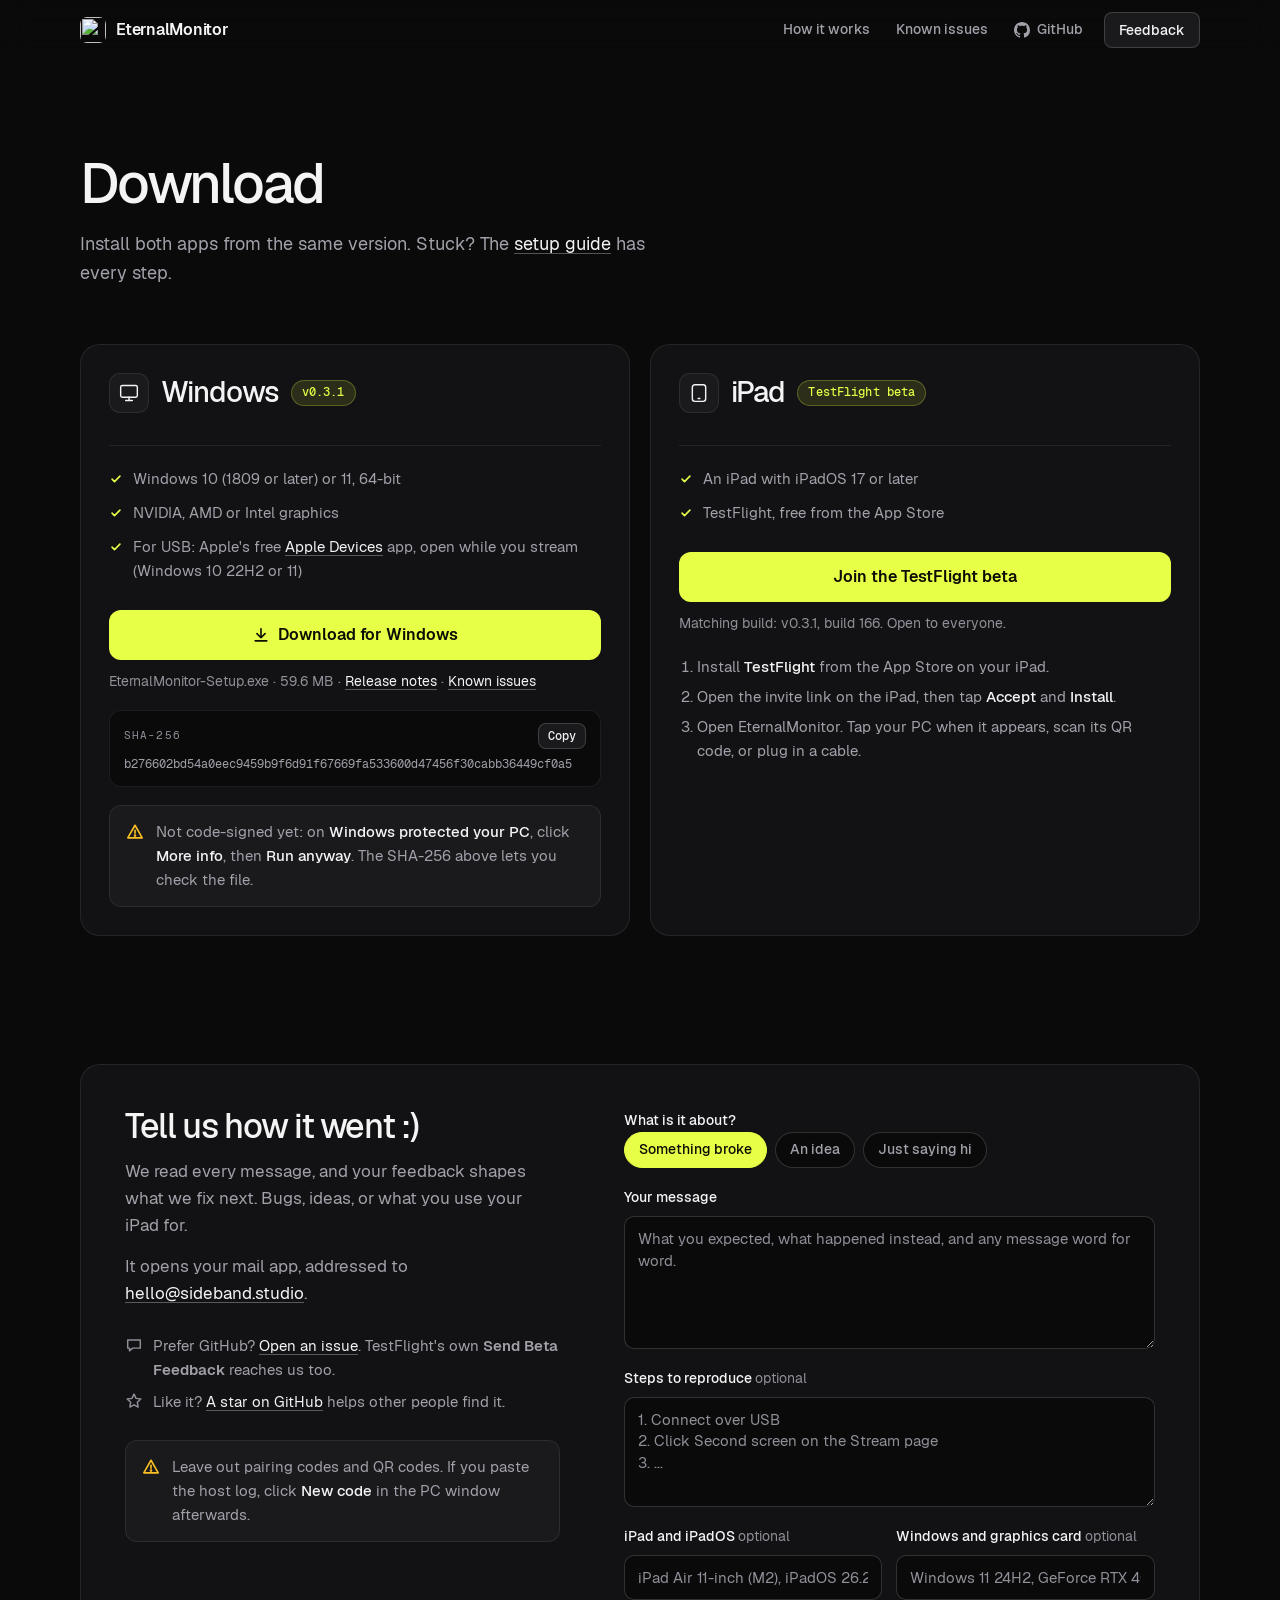
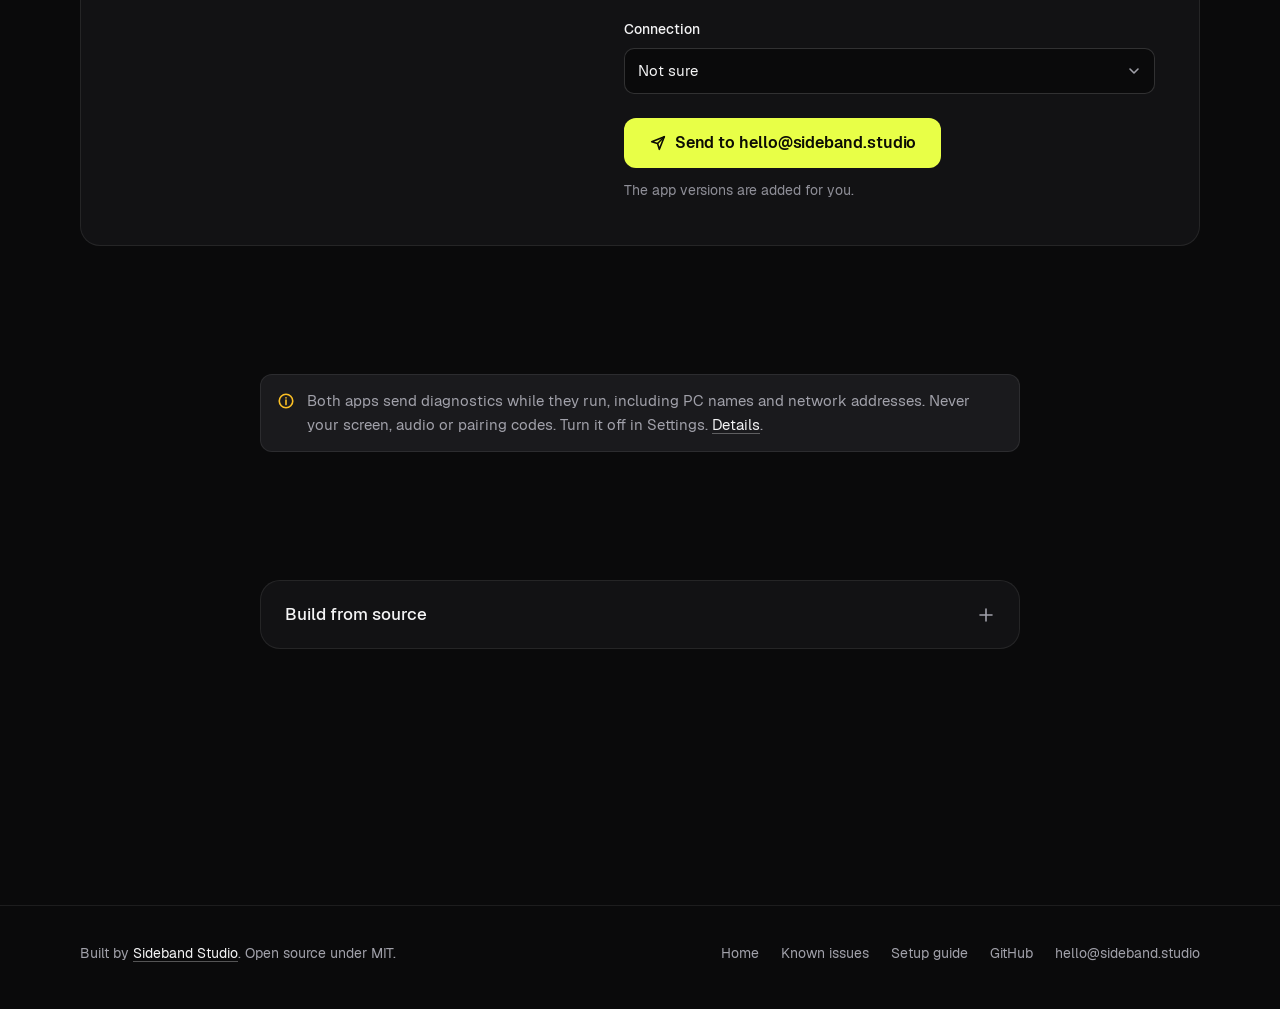
==== commit 41e46d63: "Cut the download page to the steps and the facts No feature recap on the cards, a one-line lead, a s" ====
--- a/docs/download.html
+++ b/docs/download.html
@@ -52,8 +52,8 @@
   <main id="main">
     <section class="page-head">
       <div class="container">
-        <h1>Two apps. Install both from the same version.</h1>
-        <p class="lead">The Windows installer comes from GitHub Releases and the iPad app from a public TestFlight beta. New here? The <a href="https://github.com/sidebandstudio/EternalMonitor/blob/main/SETUP.md" target="_blank" rel="noopener">setup guide</a> walks through every step, USB included.</p>
+        <h1>Download</h1>
+        <p class="lead">Install both apps from the same version. Stuck? The <a href="https://github.com/sidebandstudio/EternalMonitor/blob/main/SETUP.md" target="_blank" rel="noopener">setup guide</a> has every step.</p>
       </div>
     </section>
 
@@ -64,11 +64,10 @@
           <h2>Windows</h2>
           <span class="badge badge-accent" id="release-version" data-win-version>v0.3.1</span>
         </div>
-        <p>One installer with the app and the virtual display driver for the second screen. Streams over Wi-Fi or USB with PC audio, pairing, keyboard control and Apple Pencil through Windows Ink.</p>
         <ul class="specs" aria-label="Requirements">
-          <li>Windows 10 version 1809 or later, or Windows 11, 64-bit</li>
-          <li>NVIDIA, AMD or Intel graphics. Without a card that can encode video, the picture uses the processor and may lag.</li>
-          <li>For USB: Apple's free <a href="https://apps.microsoft.com/detail/9np83lwlpz9k" target="_blank" rel="noopener">Apple Devices</a> app, open while you stream. It needs Windows 10 version 22H2 (build 19045) or Windows 11.</li>
+          <li>Windows 10 (1809 or later) or 11, 64-bit</li>
+          <li>NVIDIA, AMD or Intel graphics</li>
+          <li>For USB: Apple's free <a href="https://apps.microsoft.com/detail/9np83lwlpz9k" target="_blank" rel="noopener">Apple Devices</a> app, open while you stream (Windows 10 22H2 or 11)</li>
         </ul>
         <div class="dl-actions">
           <a href="https://github.com/sidebandstudio/EternalMonitor/releases/download/v0.3.1/EternalMonitor-Setup.exe" id="download-btn" class="btn btn-primary btn-block btn-lg">
@@ -83,7 +82,7 @@
         </div>
         <div class="notice" style="margin-top:18px">
           <svg viewBox="0 0 20 20" fill="none" stroke="currentColor" stroke-width="1.8" stroke-linecap="round" stroke-linejoin="round" aria-hidden="true"><path d="M10 2.5 18 16.5H2z"/><path d="M10 8v3.5"/><circle cx="10" cy="14" r=".6" fill="currentColor"/></svg>
-          <span>Windows shows <strong>Windows protected your PC</strong> because the installer is not code-signed yet. For a file from this page, click <strong>More info</strong>, then <strong>Run anyway</strong>. To be sure, compare the file's SHA-256 with the one above.</span>
+          <span>Not code-signed yet: on <strong>Windows protected your PC</strong>, click <strong>More info</strong>, then <strong>Run anyway</strong>. The SHA-256 above lets you check the file.</span>
         </div>
       </article>
 
@@ -93,12 +92,10 @@
           <h2>iPad</h2>
           <span class="badge badge-accent">TestFlight beta</span>
         </div>
-        <p>Shows your PC's screen and sends touch, Apple Pencil pressure and tilt, and keyboard input back. Drawing mode ignores your palm on the canvas.</p>
         <ul class="specs" aria-label="Requirements">
           <li>An iPad with iPadOS 17 or later</li>
           <li>TestFlight, free from the App Store</li>
-          <li>Apple Pencil for pressure and tilt. The USB-C Pencil has no pressure sensor.</li>
-        </ul>
+                  </ul>
         <div class="dl-actions">
           <a href="https://testflight.apple.com/join/ppc9QfXc" id="testflight-link" class="btn btn-primary btn-block btn-lg" target="_blank" rel="noopener">Join the TestFlight beta</a>
           <p class="dl-meta">Matching build: <span data-ipad-version>v0.3.1, build 166</span>. Open to everyone.</p>
@@ -108,7 +105,6 @@
           <li>Open the invite link on the iPad, then tap <strong>Accept</strong> and <strong>Install</strong>.</li>
           <li>Open EternalMonitor. Tap your PC when it appears, scan its QR code, or plug in a cable.</li>
         </ol>
-        <p class="status-line"><span class="dot" aria-hidden="true"></span><span>Both apps tell you when the other one needs an update.</span></p>
       </article>
     </section>
 
@@ -117,8 +113,8 @@
         <div class="feedback reveal">
           <div class="feedback-intro">
             <h2 id="feedback-title">Tell us how it went :)</h2>
-            <p>We're a small studio. We read every message, and your feedback shapes what we fix next. A bug, a setup that took too long, a drawing app that didn't behave, or just what you're using your iPad for: all of it helps.</p>
-            <p>Sending opens your mail app with the message filled in and addressed to <a href="mailto:hello@sideband.studio">hello@sideband.studio</a>, so you can add screenshots or the host log before it goes.</p>
+            <p>We read every message, and your feedback shapes what we fix next. Bugs, ideas, or what you use your iPad for.</p>
+            <p>It opens your mail app, addressed to <a href="mailto:hello@sideband.studio">hello@sideband.studio</a>.</p>
             <ul class="ways">
               <li><svg viewBox="0 0 20 20" fill="none" stroke="currentColor" stroke-width="1.6" stroke-linecap="round" stroke-linejoin="round" aria-hidden="true"><path d="M3 4.5h14v9H8.5L5 16.5v-3H3z"/></svg><span>Prefer GitHub? <a href="https://github.com/sidebandstudio/EternalMonitor/issues/new/choose" target="_blank" rel="noopener">Open an issue</a>. TestFlight's own <strong>Send Beta Feedback</strong> reaches us too.</span></li>
               <li><svg viewBox="0 0 20 20" fill="none" stroke="currentColor" stroke-width="1.6" stroke-linejoin="round" aria-hidden="true"><path d="M10 2.3l2.3 4.8 5.3.7-3.9 3.7.9 5.2L10 14.2l-4.6 2.5.9-5.2L2.4 7.8l5.3-.7z"/></svg><span>Like it? <a href="https://github.com/sidebandstudio/EternalMonitor" target="_blank" rel="noopener">A star on GitHub</a> helps other people find it.</span></li>
@@ -188,7 +184,7 @@
       <div class="narrow">
         <div class="notice">
           <svg viewBox="0 0 20 20" fill="none" stroke="currentColor" stroke-width="1.8" stroke-linecap="round" stroke-linejoin="round" aria-hidden="true"><circle cx="10" cy="10" r="7.5"/><path d="M10 9v5M10 6.5v.2"/></svg>
-          <span id="diag-title">Both apps share diagnostics with support while they run: device details, errors and stream statistics, including PC names and network addresses. Screen content, audio and pairing codes are never sent. Turn it off in Settings. <a href="https://github.com/sidebandstudio/EternalMonitor/blob/main/SETUP.md#automatic-diagnostics" target="_blank" rel="noopener">What is sent, exactly.</a></span>
+          <span id="diag-title">Both apps send diagnostics while they run, including PC names and network addresses. Never your screen, audio or pairing codes. Turn it off in Settings. <a href="https://github.com/sidebandstudio/EternalMonitor/blob/main/SETUP.md#automatic-diagnostics" target="_blank" rel="noopener">Details</a>.</span>
         </div>
       </div>
     </section>
--- a/docs/style.css
+++ b/docs/style.css
@@ -119,13 +119,13 @@
 }
 
 h1, h2, h3, h4 {
-  font-weight: 600;
+  font-weight: 500;
   letter-spacing: -0.025em;
   line-height: 1.12;
   text-wrap: balance;
 }
-h1 { font-size: clamp(2.5rem, 1.2rem + 5.4vw, 4.6rem); letter-spacing: -0.04em; line-height: 1.02; }
-h2 { font-size: clamp(1.75rem, 1rem + 2.8vw, 2.5rem); letter-spacing: -0.03em; }
+h1 { font-size: clamp(2.75rem, 1rem + 4.6vw, 5rem); letter-spacing: -0.045em; line-height: 1; }
+h2 { font-size: clamp(2.125rem, 1rem + 3vw, 3.5rem); letter-spacing: -0.04em; line-height: 1.04; }
 h3 { font-size: 1.25rem; letter-spacing: -0.015em; line-height: 1.3; }
 h4 { font-size: 1.0625rem; letter-spacing: -0.01em; }
 p { text-wrap: pretty; }
@@ -290,12 +290,12 @@
 /* --- Hero ------------------------------------------------------------------ */
 
 .hero { padding: clamp(40px, 5vw, 64px) 0 0; }
-.hero-text { max-width: 860px; margin-inline: auto; text-align: center; }
-.hero-text h1 { margin-inline: auto; font-size: clamp(2.5rem, 1rem + 3.6vw, 3.6rem); }
+.hero-text { max-width: 980px; margin-inline: auto; text-align: center; }
+.hero-text h1 { margin-inline: auto; }
 .hero-text .lead {
   max-width: 660px;
-  margin: 18px auto 0;
-  font-size: clamp(1.0625rem, 0.95rem + 0.5vw, 1.25rem);
+  margin: 20px auto 0;
+  font-size: clamp(1.125rem, 1rem + 0.5vw, 1.375rem);
   line-height: 1.55;
   color: var(--muted);
 }
@@ -316,40 +316,192 @@
   color: var(--faint);
 }
 
-/* Wide screens: headline left, the rest right, so the screenshots start high
-   enough to fill most of the first screen. Only once both buttons fit side
-   by side; the headline lines up with the lead's first line. */
-@media (min-width: 1100px) {
-  .hero-text {
-    max-width: none;
-    display: grid;
-    grid-template-columns: minmax(0, 1.2fr) minmax(0, 1fr);
-    column-gap: 64px;
-    align-items: start;
-    text-align: left;
+/* --- Hero stage --------------------------------------------------------------
+   The Windows window, a USB or Wi-Fi link, and the iPad showing the PC. The
+   iPad slides in once and the link draws across; with reduced motion (or no
+   animation support) everything simply sits in place. */
+
+.stage {
+  display: grid;
+  grid-template-columns: minmax(0, 1.3fr) minmax(150px, 0.3fr) minmax(0, 1fr);
+  align-items: center;
+  margin-top: clamp(36px, 4.5vw, 64px);
+}
+.stage-link { position: relative; height: 44px; display: grid; place-items: center; }
+.stage-line {
+  position: absolute;
+  left: -8px;
+  right: -8px;
+  top: calc(50% - 1px);
+  height: 2px;
+  background: linear-gradient(90deg, rgba(var(--accent-rgb), 0.15), var(--accent) 50%, rgba(var(--accent-rgb), 0.15));
+  transform-origin: left center;
+}
+.stage-chip {
+  position: relative;
+  padding: 5px 11px;
+  border: 1px solid var(--border-strong);
+  border-radius: 999px;
+  background: var(--raised);
+  font-family: var(--mono);
+  font-size: 0.75rem;
+  white-space: nowrap;
+}
+.stage-ipad { position: relative; }
+@media (prefers-reduced-motion: no-preference) {
+  .stage-ipad { animation: stage-slide 1s var(--ease-out) 0.2s both; }
+  .stage-line { animation: stage-draw 0.6s ease-out 0.9s both; }
+  .stage-chip { animation: stage-fade 0.5s ease-out 1.3s both; }
+}
+@keyframes stage-slide { from { opacity: 0; transform: translateX(18%); } to { opacity: 1; transform: none; } }
+@keyframes stage-draw { from { transform: scaleX(0); } to { transform: scaleX(1); } }
+@keyframes stage-fade { from { opacity: 0; } to { opacity: 1; } }
+@media (max-width: 720px) {
+  .stage { grid-template-columns: 1fr; justify-items: center; }
+  .stage-pc { width: 100%; }
+  .stage-link { height: 52px; width: 100%; }
+  .stage-line { left: calc(50% - 1px); right: auto; top: 0; bottom: 0; width: 2px; height: auto; transform-origin: center top;
+    background: linear-gradient(180deg, rgba(var(--accent-rgb), 0.15), var(--accent) 50%, rgba(var(--accent-rgb), 0.15)); }
+  .stage-ipad { width: 78%; }
+  @media (prefers-reduced-motion: no-preference) {
+    .stage-ipad { animation-name: stage-rise; }
+    .stage-line { animation-name: stage-draw-down; }
   }
-  .hero-text h1 { grid-row: 1 / span 3; margin: 0; }
-  .hero-text .lead { max-width: none; margin: 0; font-size: 1.125rem; }
-  .hero-actions, .hero-meta { justify-content: flex-start; }
-  .hero-actions { margin-top: 22px; }
-}
-
-/* --- Hero screenshots -------------------------------------------------------
-   The Windows window and the iPad overlap. Percentage margins follow the
-   stage's width, so the iPad's top sits at a fixed share of the width. */
-
-.shots { margin-top: clamp(32px, 3.5vw, 44px); }
-.shots-stage { display: flow-root; }
-.shot { position: relative; }
-.shot-pc { width: 64%; z-index: 1; }
-/* 16% of the width below the PC window's top: the PC block is the 34px
-   title bar + 64% / 2.08 image. */
-.shot-ipad { width: 44%; margin: calc(-14.77% - 34px) 0 0 auto; z-index: 2; }
-@media (max-width: 720px) {
-  .shot-pc { width: 88%; }
-  /* PC block: 34px + 88% / 2.08; the iPad starts 30% of the width down. */
-  .shot-ipad { width: 62%; margin-top: calc(-12.3% - 34px); }
-}
+}
+@keyframes stage-rise { from { opacity: 0; transform: translateY(12%); } to { opacity: 1; transform: none; } }
+@keyframes stage-draw-down { from { transform: scaleY(0); } to { transform: scaleY(1); } }
+
+/* --- Feature showcase ---------------------------------------------------------
+   One loud line per feature over a real capture. The two switches are radio
+   inputs, so they work without JavaScript; each swaps between two real
+   captures, and the Second screen switch moves a drawn iPad next to a drawn
+   monitor. */
+
+.show { padding-block: clamp(56px, 8vw, 112px); border-top: 1px solid var(--border); }
+.show:first-of-type { border-top: 0; padding-top: 0; }
+.show-head h3 {
+  max-width: 20ch;
+  font-size: clamp(1.875rem, 1rem + 2.6vw, 3rem);
+  letter-spacing: -0.04em;
+  line-height: 1.05;
+}
+.show-head p { margin-top: 14px; max-width: 34ch; font-size: clamp(1.0625rem, 1rem + 0.3vw, 1.25rem); color: var(--muted); }
+.show-split {
+  display: grid;
+  grid-template-columns: minmax(0, 0.85fr) minmax(0, 1.15fr);
+  gap: clamp(32px, 6vw, 88px);
+  align-items: center;
+}
+.show-split.flip .show-head { order: 2; }
+@media (max-width: 860px) {
+  .show-split { grid-template-columns: 1fr; }
+  .show-split.flip .show-head { order: 0; }
+}
+
+.switch-demo { margin-top: 28px; }
+.sw-input { position: absolute; opacity: 0; pointer-events: none; }
+.sw {
+  display: inline-flex;
+  gap: 4px;
+  padding: 4px;
+  border: 1px solid var(--border-strong);
+  border-radius: 999px;
+  background: var(--surface);
+}
+.sw label {
+  padding: 8px 16px;
+  border-radius: 999px;
+  font-size: 0.9375rem;
+  font-weight: 500;
+  color: var(--muted);
+  cursor: pointer;
+  transition: background-color 0.2s ease-out, color 0.2s ease-out;
+}
+.sw label:hover { color: var(--text); }
+#mode-mirror:checked ~ .sw label[for="mode-mirror"],
+#mode-second:checked ~ .sw label[for="mode-second"],
+#pic-fit:checked ~ .sw label[for="pic-fit"],
+#pic-fill:checked ~ .sw label[for="pic-fill"] { background: var(--text); color: var(--bg); }
+#mode-mirror:focus-visible ~ .sw label[for="mode-mirror"],
+#mode-second:focus-visible ~ .sw label[for="mode-second"],
+#pic-fit:focus-visible ~ .sw label[for="pic-fit"],
+#pic-fill:focus-visible ~ .sw label[for="pic-fill"] { outline: 2px solid var(--accent); outline-offset: 2px; }
+
+.swap { position: relative; }
+.swap img { display: block; width: 100%; }
+.swap .swap-b { position: absolute; inset: 0; height: 100%; opacity: 0; transition: opacity 0.45s ease-out; }
+#mode-second:checked ~ .modes .swap-b,
+#pic-fill:checked ~ .fill-tablet .swap-b { opacity: 1; }
+
+.modes {
+  display: grid;
+  grid-template-columns: minmax(0, 1.7fr) minmax(0, 1fr);
+  gap: clamp(24px, 4vw, 56px);
+  align-items: center;
+  margin-top: 24px;
+}
+.displays { position: relative; height: clamp(120px, 14vw, 180px); }
+.d-monitor, .d-ipad { position: absolute; top: 50%; border-radius: 8px; }
+.d-monitor {
+  left: 0;
+  width: 54%;
+  aspect-ratio: 16 / 10;
+  transform: translateY(-58%);
+  border: 2px solid var(--border-strong);
+  background: var(--surface);
+}
+.d-stand { position: absolute; left: 38%; right: 38%; bottom: -14px; height: 10px; border-radius: 0 0 4px 4px; background: var(--border-strong); }
+.d-ipad {
+  left: 0;
+  width: 36%;
+  aspect-ratio: 4 / 3;
+  border: 2px solid var(--accent);
+  border-radius: 10px;
+  background: rgba(var(--accent-rgb), 0.1);
+  /* Mirror: the iPad shows the monitor's picture, so it sits on top of it. */
+  transform: translate(25%, -54%);
+  transition: transform 0.6s var(--ease-out);
+}
+/* Second screen: the iPad becomes its own display, beside the monitor. */
+#mode-second:checked ~ .modes .d-ipad { transform: translate(158%, -50%); }
+
+.fill-tablet { max-width: 820px; margin-top: 24px; }
+
+@media (max-width: 860px) {
+  .modes { grid-template-columns: 1fr; }
+  .displays { height: 150px; max-width: 360px; width: 100%; margin-inline: auto; }
+}
+@media (prefers-reduced-motion: reduce) {
+  .swap .swap-b, .d-ipad, .sw label { transition: none; }
+}
+
+.tiles {
+  display: grid;
+  grid-template-columns: repeat(2, minmax(0, 1fr));
+  gap: 20px;
+  padding-top: clamp(56px, 8vw, 112px);
+  border-top: 1px solid var(--border);
+}
+.tile {
+  display: flex;
+  flex-direction: column;
+  gap: 10px;
+  padding: clamp(22px, 3vw, 32px);
+  border: 1px solid var(--border);
+  border-radius: var(--r-lg);
+  background: var(--surface);
+  overflow: hidden;
+}
+.tile h3 { font-size: clamp(1.375rem, 1rem + 1vw, 1.75rem); letter-spacing: -0.03em; }
+.tile p { color: var(--muted); }
+.tile .pc-window, .tile-shot { margin-top: auto; padding-top: 18px; }
+.tile-shot img { width: 100%; border-radius: 12px; border: 1px solid var(--border-strong); }
+@media (max-width: 860px) { .tiles { grid-template-columns: 1fr; } }
+
+.numbers .fact dt { font-size: 0.9375rem; color: var(--muted); }
+.numbers .fact .n { font-family: var(--font); font-weight: 500; letter-spacing: -0.04em; }
+.numbers .fact dd { margin: 0; }
+.footnote { margin-top: 16px; font-size: 0.9375rem; color: var(--faint); }
 
 /* --- How it works: the connection clip beside the steps --------------------- */
 
@@ -419,25 +571,7 @@
 .tablet.portrait .screen { border-radius: 6% / 4.5%; }
 .tablet .screen img { width: 100%; }
 
-/* --- Feature rows ---------------------------------------------------------- */
-
-.feature {
-  display: grid;
-  grid-template-columns: minmax(0, 1fr) minmax(0, 1fr);
-  gap: clamp(32px, 6vw, 80px);
-  align-items: center;
-  padding: clamp(40px, 6vw, 72px) 0;
-  border-top: 1px solid var(--border);
-}
-.feature:first-of-type { border-top: 0; padding-top: 0; }
-.feature:last-of-type { padding-bottom: 0; }
-.feature.flip .feature-text { order: 2; }
-.feature-text { max-width: 440px; }
-.feature-text h3 { font-size: clamp(1.5rem, 1.1rem + 1.4vw, 2rem); letter-spacing: -0.03em; }
-.feature-text p { margin-top: 14px; color: var(--muted); }
-.feature-text .caption { margin-top: 18px; }
-.feature-media { position: relative; }
-.feature-media .caption { margin-top: 12px; text-align: center; }
+/* --- Pair: Windows QR dialog beside the iPad pairing sheet -------------------- */
 
 .pair {
   display: grid;
@@ -453,11 +587,6 @@
   box-shadow: 0 24px 60px -24px rgba(0, 0, 0, 0.85);
 }
 
-@media (max-width: 860px) {
-  .feature { grid-template-columns: 1fr; gap: 28px; }
-  .feature.flip .feature-text { order: 0; }
-  .feature-text { max-width: none; }
-}
 
 /* --- Facts ------------------------------------------------------------------- */
 
@@ -598,6 +727,9 @@
 @media (max-width: 760px) {
   .get { grid-template-columns: 1fr; }
 }
+
+/* Card titles stay modest next to the large section headlines. */
+.card-head h2, .card-head h3 { font-size: clamp(1.5rem, 1.2rem + 0.8vw, 1.875rem); letter-spacing: -0.03em; line-height: 1.1; }
 
 /* --- FAQ ---------------------------------------------------------------------- */
 
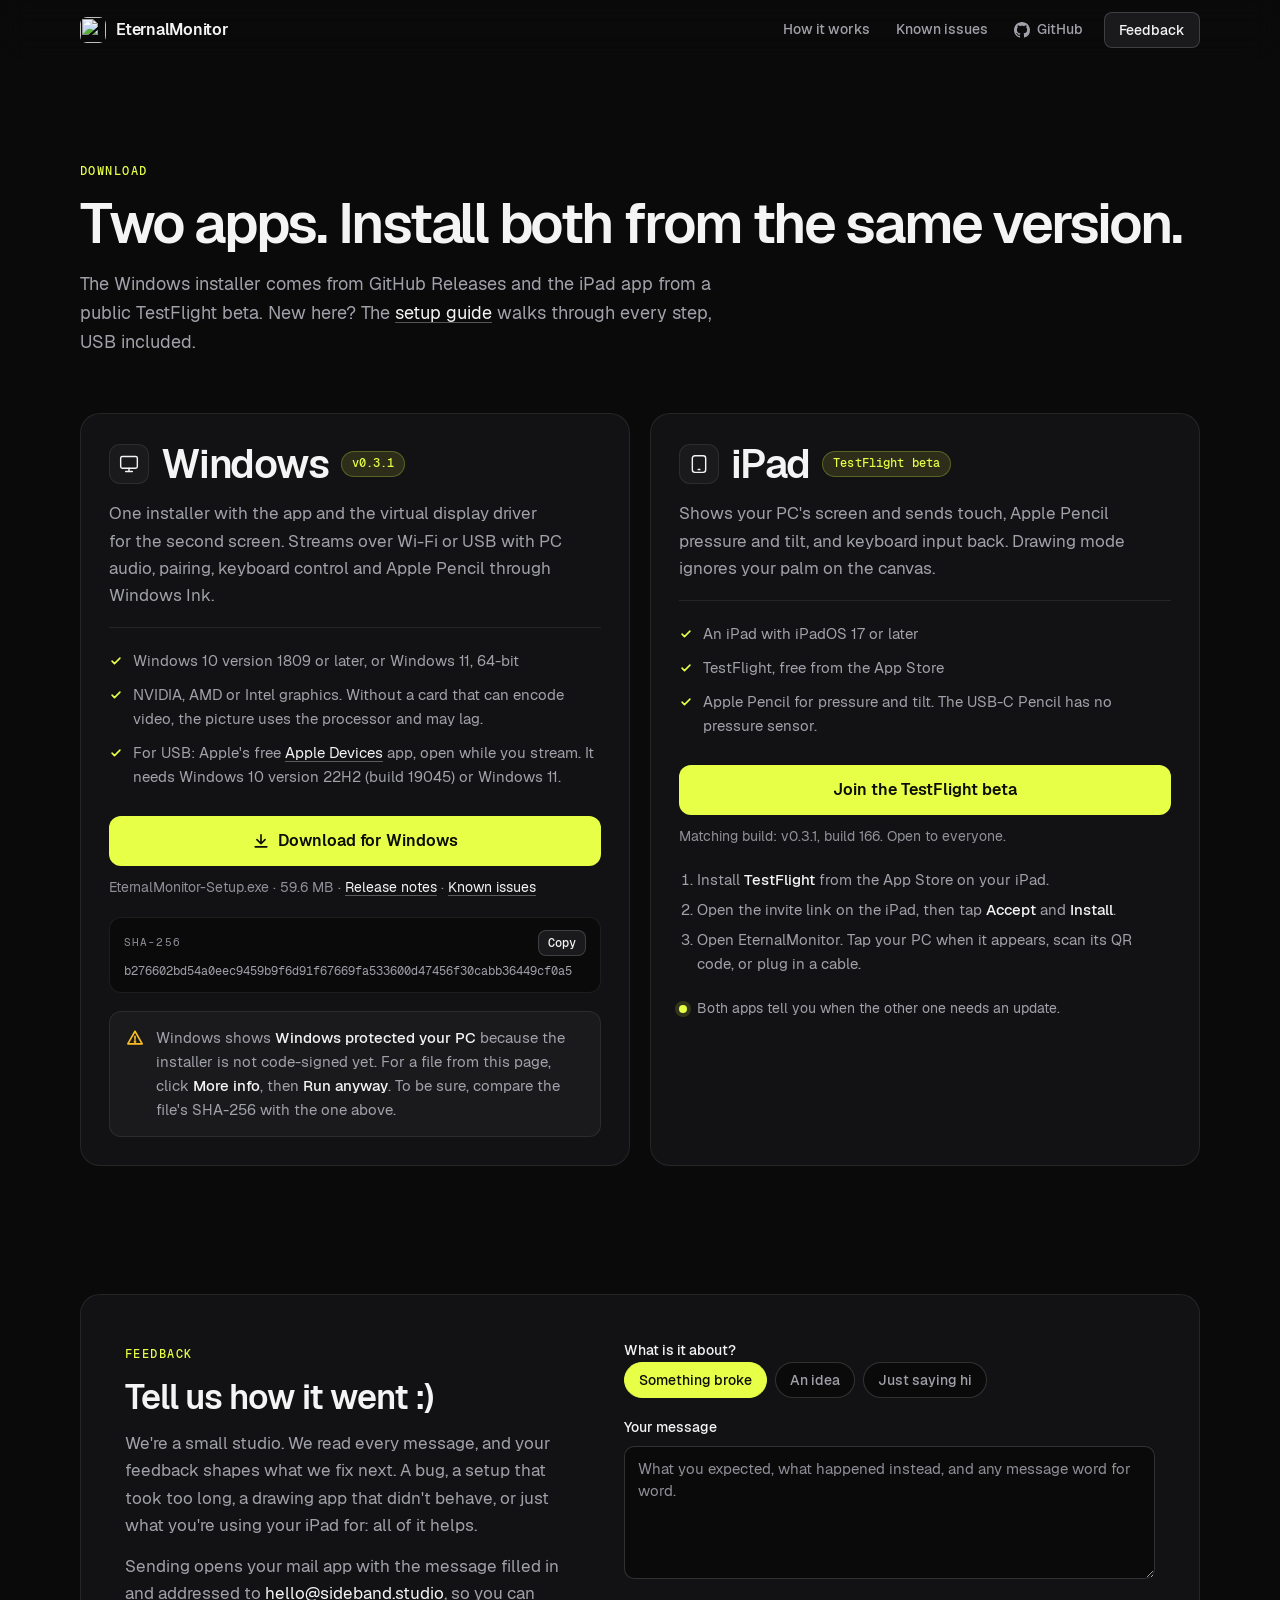
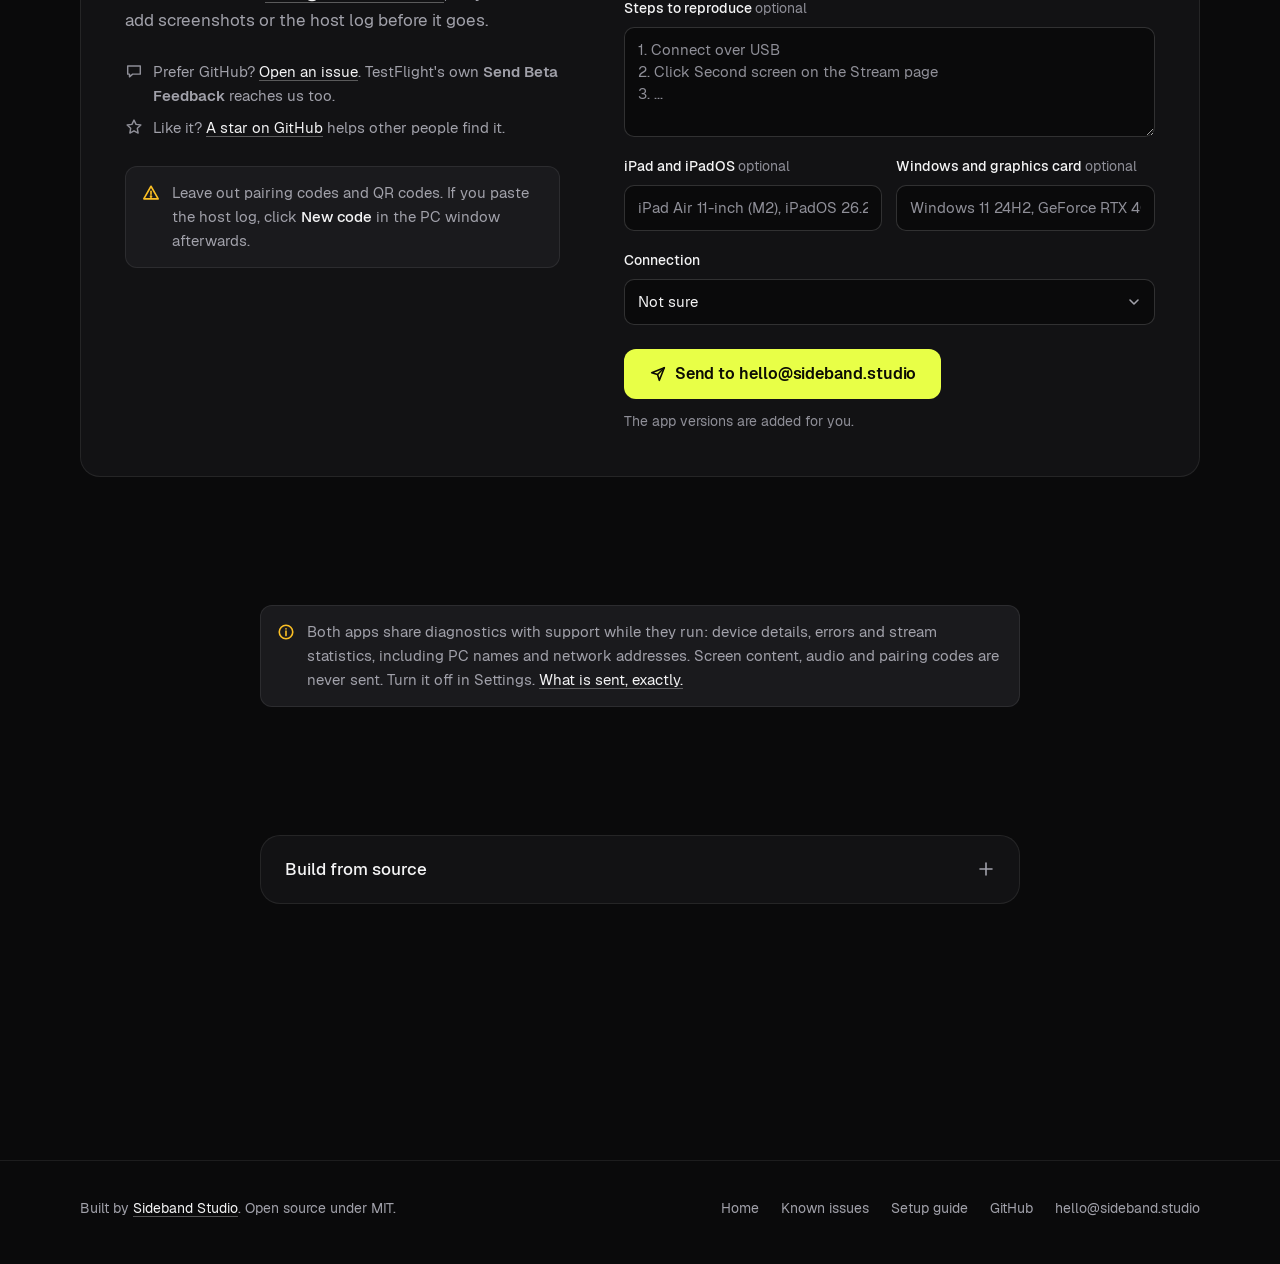
==== commit f29d3637: "Merge pull request #71 from sidebandstudio/release/0.3.2-candidate EternalMonitor 0.3.2 release cand" ====
--- a/docs/download.html
+++ b/docs/download.html
@@ -52,8 +52,9 @@
   <main id="main">
     <section class="page-head">
       <div class="container">
-        <h1>Download</h1>
-        <p class="lead">Install both apps from the same version. Stuck? The <a href="https://github.com/sidebandstudio/EternalMonitor/blob/main/SETUP.md" target="_blank" rel="noopener">setup guide</a> has every step.</p>
+        <span class="kicker">Download</span>
+        <h1>Two apps. Install both from the same version.</h1>
+        <p class="lead">The Windows installer comes from GitHub Releases and the iPad app from a public TestFlight beta. New here? The <a href="https://github.com/sidebandstudio/EternalMonitor/blob/main/SETUP.md" target="_blank" rel="noopener">setup guide</a> walks through every step, USB included.</p>
       </div>
     </section>
 
@@ -64,10 +65,11 @@
           <h2>Windows</h2>
           <span class="badge badge-accent" id="release-version" data-win-version>v0.3.1</span>
         </div>
+        <p>One installer with the app and the virtual display driver for the second screen. Streams over Wi-Fi or USB with PC audio, pairing, keyboard control and Apple Pencil through Windows Ink.</p>
         <ul class="specs" aria-label="Requirements">
-          <li>Windows 10 (1809 or later) or 11, 64-bit</li>
-          <li>NVIDIA, AMD or Intel graphics</li>
-          <li>For USB: Apple's free <a href="https://apps.microsoft.com/detail/9np83lwlpz9k" target="_blank" rel="noopener">Apple Devices</a> app, open while you stream (Windows 10 22H2 or 11)</li>
+          <li>Windows 10 version 1809 or later, or Windows 11, 64-bit</li>
+          <li>NVIDIA, AMD or Intel graphics. Without a card that can encode video, the picture uses the processor and may lag.</li>
+          <li>For USB: Apple's free <a href="https://apps.microsoft.com/detail/9np83lwlpz9k" target="_blank" rel="noopener">Apple Devices</a> app, open while you stream. It needs Windows 10 version 22H2 (build 19045) or Windows 11.</li>
         </ul>
         <div class="dl-actions">
           <a href="https://github.com/sidebandstudio/EternalMonitor/releases/download/v0.3.1/EternalMonitor-Setup.exe" id="download-btn" class="btn btn-primary btn-block btn-lg">
@@ -82,7 +84,7 @@
         </div>
         <div class="notice" style="margin-top:18px">
           <svg viewBox="0 0 20 20" fill="none" stroke="currentColor" stroke-width="1.8" stroke-linecap="round" stroke-linejoin="round" aria-hidden="true"><path d="M10 2.5 18 16.5H2z"/><path d="M10 8v3.5"/><circle cx="10" cy="14" r=".6" fill="currentColor"/></svg>
-          <span>Not code-signed yet: on <strong>Windows protected your PC</strong>, click <strong>More info</strong>, then <strong>Run anyway</strong>. The SHA-256 above lets you check the file.</span>
+          <span>Windows shows <strong>Windows protected your PC</strong> because the installer is not code-signed yet. For a file from this page, click <strong>More info</strong>, then <strong>Run anyway</strong>. To be sure, compare the file's SHA-256 with the one above.</span>
         </div>
       </article>
 
@@ -92,10 +94,12 @@
           <h2>iPad</h2>
           <span class="badge badge-accent">TestFlight beta</span>
         </div>
+        <p>Shows your PC's screen and sends touch, Apple Pencil pressure and tilt, and keyboard input back. Drawing mode ignores your palm on the canvas.</p>
         <ul class="specs" aria-label="Requirements">
           <li>An iPad with iPadOS 17 or later</li>
           <li>TestFlight, free from the App Store</li>
-                  </ul>
+          <li>Apple Pencil for pressure and tilt. The USB-C Pencil has no pressure sensor.</li>
+        </ul>
         <div class="dl-actions">
           <a href="https://testflight.apple.com/join/ppc9QfXc" id="testflight-link" class="btn btn-primary btn-block btn-lg" target="_blank" rel="noopener">Join the TestFlight beta</a>
           <p class="dl-meta">Matching build: <span data-ipad-version>v0.3.1, build 166</span>. Open to everyone.</p>
@@ -105,6 +109,7 @@
           <li>Open the invite link on the iPad, then tap <strong>Accept</strong> and <strong>Install</strong>.</li>
           <li>Open EternalMonitor. Tap your PC when it appears, scan its QR code, or plug in a cable.</li>
         </ol>
+        <p class="status-line"><span class="dot" aria-hidden="true"></span><span>Both apps tell you when the other one needs an update.</span></p>
       </article>
     </section>
 
@@ -112,9 +117,10 @@
       <div class="container">
         <div class="feedback reveal">
           <div class="feedback-intro">
+            <span class="kicker">Feedback</span>
             <h2 id="feedback-title">Tell us how it went :)</h2>
-            <p>We read every message, and your feedback shapes what we fix next. Bugs, ideas, or what you use your iPad for.</p>
-            <p>It opens your mail app, addressed to <a href="mailto:hello@sideband.studio">hello@sideband.studio</a>.</p>
+            <p>We're a small studio. We read every message, and your feedback shapes what we fix next. A bug, a setup that took too long, a drawing app that didn't behave, or just what you're using your iPad for: all of it helps.</p>
+            <p>Sending opens your mail app with the message filled in and addressed to <a href="mailto:hello@sideband.studio">hello@sideband.studio</a>, so you can add screenshots or the host log before it goes.</p>
             <ul class="ways">
               <li><svg viewBox="0 0 20 20" fill="none" stroke="currentColor" stroke-width="1.6" stroke-linecap="round" stroke-linejoin="round" aria-hidden="true"><path d="M3 4.5h14v9H8.5L5 16.5v-3H3z"/></svg><span>Prefer GitHub? <a href="https://github.com/sidebandstudio/EternalMonitor/issues/new/choose" target="_blank" rel="noopener">Open an issue</a>. TestFlight's own <strong>Send Beta Feedback</strong> reaches us too.</span></li>
               <li><svg viewBox="0 0 20 20" fill="none" stroke="currentColor" stroke-width="1.6" stroke-linejoin="round" aria-hidden="true"><path d="M10 2.3l2.3 4.8 5.3.7-3.9 3.7.9 5.2L10 14.2l-4.6 2.5.9-5.2L2.4 7.8l5.3-.7z"/></svg><span>Like it? <a href="https://github.com/sidebandstudio/EternalMonitor" target="_blank" rel="noopener">A star on GitHub</a> helps other people find it.</span></li>
@@ -184,7 +190,7 @@
       <div class="narrow">
         <div class="notice">
           <svg viewBox="0 0 20 20" fill="none" stroke="currentColor" stroke-width="1.8" stroke-linecap="round" stroke-linejoin="round" aria-hidden="true"><circle cx="10" cy="10" r="7.5"/><path d="M10 9v5M10 6.5v.2"/></svg>
-          <span id="diag-title">Both apps send diagnostics while they run, including PC names and network addresses. Never your screen, audio or pairing codes. Turn it off in Settings. <a href="https://github.com/sidebandstudio/EternalMonitor/blob/main/SETUP.md#automatic-diagnostics" target="_blank" rel="noopener">Details</a>.</span>
+          <span id="diag-title">Both apps share diagnostics with support while they run: device details, errors and stream statistics, including PC names and network addresses. Screen content, audio and pairing codes are never sent. Turn it off in Settings. <a href="https://github.com/sidebandstudio/EternalMonitor/blob/main/SETUP.md#automatic-diagnostics" target="_blank" rel="noopener">What is sent, exactly.</a></span>
         </div>
       </div>
     </section>
--- a/docs/style.css
+++ b/docs/style.css
@@ -119,13 +119,13 @@
 }
 
 h1, h2, h3, h4 {
-  font-weight: 500;
+  font-weight: 600;
   letter-spacing: -0.025em;
   line-height: 1.12;
   text-wrap: balance;
 }
-h1 { font-size: clamp(2.75rem, 1rem + 4.6vw, 5rem); letter-spacing: -0.045em; line-height: 1; }
-h2 { font-size: clamp(2.125rem, 1rem + 3vw, 3.5rem); letter-spacing: -0.04em; line-height: 1.04; }
+h1 { font-size: clamp(2.5rem, 1.2rem + 5.4vw, 4.6rem); letter-spacing: -0.04em; line-height: 1.02; }
+h2 { font-size: clamp(1.75rem, 1rem + 2.8vw, 2.5rem); letter-spacing: -0.03em; }
 h3 { font-size: 1.25rem; letter-spacing: -0.015em; line-height: 1.3; }
 h4 { font-size: 1.0625rem; letter-spacing: -0.01em; }
 p { text-wrap: pretty; }
@@ -290,12 +290,12 @@
 /* --- Hero ------------------------------------------------------------------ */
 
 .hero { padding: clamp(40px, 5vw, 64px) 0 0; }
-.hero-text { max-width: 980px; margin-inline: auto; text-align: center; }
-.hero-text h1 { margin-inline: auto; }
+.hero-text { max-width: 860px; margin-inline: auto; text-align: center; }
+.hero-text h1 { margin-inline: auto; font-size: clamp(2.5rem, 1rem + 3.6vw, 3.6rem); }
 .hero-text .lead {
   max-width: 660px;
-  margin: 20px auto 0;
-  font-size: clamp(1.125rem, 1rem + 0.5vw, 1.375rem);
+  margin: 18px auto 0;
+  font-size: clamp(1.0625rem, 0.95rem + 0.5vw, 1.25rem);
   line-height: 1.55;
   color: var(--muted);
 }
@@ -316,192 +316,54 @@
   color: var(--faint);
 }
 
-/* --- Hero stage --------------------------------------------------------------
-   The Windows window, a USB or Wi-Fi link, and the iPad showing the PC. The
-   iPad slides in once and the link draws across; with reduced motion (or no
-   animation support) everything simply sits in place. */
-
-.stage {
-  display: grid;
-  grid-template-columns: minmax(0, 1.3fr) minmax(150px, 0.3fr) minmax(0, 1fr);
-  align-items: center;
-  margin-top: clamp(36px, 4.5vw, 64px);
-}
-.stage-link { position: relative; height: 44px; display: grid; place-items: center; }
-.stage-line {
-  position: absolute;
-  left: -8px;
-  right: -8px;
-  top: calc(50% - 1px);
-  height: 2px;
-  background: linear-gradient(90deg, rgba(var(--accent-rgb), 0.15), var(--accent) 50%, rgba(var(--accent-rgb), 0.15));
-  transform-origin: left center;
-}
-.stage-chip {
-  position: relative;
-  padding: 5px 11px;
-  border: 1px solid var(--border-strong);
-  border-radius: 999px;
-  background: var(--raised);
-  font-family: var(--mono);
-  font-size: 0.75rem;
-  white-space: nowrap;
-}
-.stage-ipad { position: relative; }
-@media (prefers-reduced-motion: no-preference) {
-  .stage-ipad { animation: stage-slide 1s var(--ease-out) 0.2s both; }
-  .stage-line { animation: stage-draw 0.6s ease-out 0.9s both; }
-  .stage-chip { animation: stage-fade 0.5s ease-out 1.3s both; }
-}
-@keyframes stage-slide { from { opacity: 0; transform: translateX(18%); } to { opacity: 1; transform: none; } }
-@keyframes stage-draw { from { transform: scaleX(0); } to { transform: scaleX(1); } }
-@keyframes stage-fade { from { opacity: 0; } to { opacity: 1; } }
+/* Wide screens: headline left, the rest right, so the screenshots start high
+   enough to fill most of the first screen. Only once both buttons fit side
+   by side; the headline lines up with the lead's first line. */
+@media (min-width: 1100px) {
+  .hero-text {
+    max-width: none;
+    display: grid;
+    grid-template-columns: minmax(0, 1.2fr) minmax(0, 1fr);
+    column-gap: 64px;
+    align-items: start;
+    text-align: left;
+  }
+  .hero-text h1 { grid-row: 1 / span 3; margin: 0; }
+  .hero-text .lead { max-width: none; margin: 0; font-size: 1.125rem; }
+  .hero-actions, .hero-meta { justify-content: flex-start; }
+  .hero-actions { margin-top: 22px; }
+}
+
+/* --- Hero screenshots -------------------------------------------------------
+   The Windows window and the iPad overlap. Percentage margins follow the
+   stage's width, so the iPad's top sits at a fixed share of the width. */
+
+.shots { margin-top: clamp(32px, 3.5vw, 44px); }
+.shots-stage { display: flow-root; }
+.shot { position: relative; }
+.shot-pc { width: 64%; z-index: 1; }
+/* 16% of the width down from the top of the PC label: the PC block is
+   30px label + 34px title bar + 64% / 2.08 image. */
+.shot-ipad { width: 44%; margin: calc(-14.77% - 64px) 0 0 auto; z-index: 2; }
+.shot-label {
+  display: flex;
+  align-items: center;
+  gap: 8px;
+  height: 20px;
+  margin-bottom: 10px;
+  font-size: 0.8125rem;
+  font-weight: 500;
+  line-height: 20px;
+  color: var(--muted);
+}
+.shot-label::before { content: ""; width: 6px; height: 6px; border-radius: 50%; background: var(--accent); }
+.shot-ipad .shot-label { justify-content: flex-end; margin: 10px 0 0; }
+.shots-caption { margin-top: 14px; padding: 0 4px; }
 @media (max-width: 720px) {
-  .stage { grid-template-columns: 1fr; justify-items: center; }
-  .stage-pc { width: 100%; }
-  .stage-link { height: 52px; width: 100%; }
-  .stage-line { left: calc(50% - 1px); right: auto; top: 0; bottom: 0; width: 2px; height: auto; transform-origin: center top;
-    background: linear-gradient(180deg, rgba(var(--accent-rgb), 0.15), var(--accent) 50%, rgba(var(--accent-rgb), 0.15)); }
-  .stage-ipad { width: 78%; }
-  @media (prefers-reduced-motion: no-preference) {
-    .stage-ipad { animation-name: stage-rise; }
-    .stage-line { animation-name: stage-draw-down; }
-  }
-}
-@keyframes stage-rise { from { opacity: 0; transform: translateY(12%); } to { opacity: 1; transform: none; } }
-@keyframes stage-draw-down { from { transform: scaleY(0); } to { transform: scaleY(1); } }
-
-/* --- Feature showcase ---------------------------------------------------------
-   One loud line per feature over a real capture. The two switches are radio
-   inputs, so they work without JavaScript; each swaps between two real
-   captures, and the Second screen switch moves a drawn iPad next to a drawn
-   monitor. */
-
-.show { padding-block: clamp(56px, 8vw, 112px); border-top: 1px solid var(--border); }
-.show:first-of-type { border-top: 0; padding-top: 0; }
-.show-head h3 {
-  max-width: 20ch;
-  font-size: clamp(1.875rem, 1rem + 2.6vw, 3rem);
-  letter-spacing: -0.04em;
-  line-height: 1.05;
-}
-.show-head p { margin-top: 14px; max-width: 34ch; font-size: clamp(1.0625rem, 1rem + 0.3vw, 1.25rem); color: var(--muted); }
-.show-split {
-  display: grid;
-  grid-template-columns: minmax(0, 0.85fr) minmax(0, 1.15fr);
-  gap: clamp(32px, 6vw, 88px);
-  align-items: center;
-}
-.show-split.flip .show-head { order: 2; }
-@media (max-width: 860px) {
-  .show-split { grid-template-columns: 1fr; }
-  .show-split.flip .show-head { order: 0; }
-}
-
-.switch-demo { margin-top: 28px; }
-.sw-input { position: absolute; opacity: 0; pointer-events: none; }
-.sw {
-  display: inline-flex;
-  gap: 4px;
-  padding: 4px;
-  border: 1px solid var(--border-strong);
-  border-radius: 999px;
-  background: var(--surface);
-}
-.sw label {
-  padding: 8px 16px;
-  border-radius: 999px;
-  font-size: 0.9375rem;
-  font-weight: 500;
-  color: var(--muted);
-  cursor: pointer;
-  transition: background-color 0.2s ease-out, color 0.2s ease-out;
-}
-.sw label:hover { color: var(--text); }
-#mode-mirror:checked ~ .sw label[for="mode-mirror"],
-#mode-second:checked ~ .sw label[for="mode-second"],
-#pic-fit:checked ~ .sw label[for="pic-fit"],
-#pic-fill:checked ~ .sw label[for="pic-fill"] { background: var(--text); color: var(--bg); }
-#mode-mirror:focus-visible ~ .sw label[for="mode-mirror"],
-#mode-second:focus-visible ~ .sw label[for="mode-second"],
-#pic-fit:focus-visible ~ .sw label[for="pic-fit"],
-#pic-fill:focus-visible ~ .sw label[for="pic-fill"] { outline: 2px solid var(--accent); outline-offset: 2px; }
-
-.swap { position: relative; }
-.swap img { display: block; width: 100%; }
-.swap .swap-b { position: absolute; inset: 0; height: 100%; opacity: 0; transition: opacity 0.45s ease-out; }
-#mode-second:checked ~ .modes .swap-b,
-#pic-fill:checked ~ .fill-tablet .swap-b { opacity: 1; }
-
-.modes {
-  display: grid;
-  grid-template-columns: minmax(0, 1.7fr) minmax(0, 1fr);
-  gap: clamp(24px, 4vw, 56px);
-  align-items: center;
-  margin-top: 24px;
-}
-.displays { position: relative; height: clamp(120px, 14vw, 180px); }
-.d-monitor, .d-ipad { position: absolute; top: 50%; border-radius: 8px; }
-.d-monitor {
-  left: 0;
-  width: 54%;
-  aspect-ratio: 16 / 10;
-  transform: translateY(-58%);
-  border: 2px solid var(--border-strong);
-  background: var(--surface);
-}
-.d-stand { position: absolute; left: 38%; right: 38%; bottom: -14px; height: 10px; border-radius: 0 0 4px 4px; background: var(--border-strong); }
-.d-ipad {
-  left: 0;
-  width: 36%;
-  aspect-ratio: 4 / 3;
-  border: 2px solid var(--accent);
-  border-radius: 10px;
-  background: rgba(var(--accent-rgb), 0.1);
-  /* Mirror: the iPad shows the monitor's picture, so it sits on top of it. */
-  transform: translate(25%, -54%);
-  transition: transform 0.6s var(--ease-out);
-}
-/* Second screen: the iPad becomes its own display, beside the monitor. */
-#mode-second:checked ~ .modes .d-ipad { transform: translate(158%, -50%); }
-
-.fill-tablet { max-width: 820px; margin-top: 24px; }
-
-@media (max-width: 860px) {
-  .modes { grid-template-columns: 1fr; }
-  .displays { height: 150px; max-width: 360px; width: 100%; margin-inline: auto; }
-}
-@media (prefers-reduced-motion: reduce) {
-  .swap .swap-b, .d-ipad, .sw label { transition: none; }
-}
-
-.tiles {
-  display: grid;
-  grid-template-columns: repeat(2, minmax(0, 1fr));
-  gap: 20px;
-  padding-top: clamp(56px, 8vw, 112px);
-  border-top: 1px solid var(--border);
-}
-.tile {
-  display: flex;
-  flex-direction: column;
-  gap: 10px;
-  padding: clamp(22px, 3vw, 32px);
-  border: 1px solid var(--border);
-  border-radius: var(--r-lg);
-  background: var(--surface);
-  overflow: hidden;
-}
-.tile h3 { font-size: clamp(1.375rem, 1rem + 1vw, 1.75rem); letter-spacing: -0.03em; }
-.tile p { color: var(--muted); }
-.tile .pc-window, .tile-shot { margin-top: auto; padding-top: 18px; }
-.tile-shot img { width: 100%; border-radius: 12px; border: 1px solid var(--border-strong); }
-@media (max-width: 860px) { .tiles { grid-template-columns: 1fr; } }
-
-.numbers .fact dt { font-size: 0.9375rem; color: var(--muted); }
-.numbers .fact .n { font-family: var(--font); font-weight: 500; letter-spacing: -0.04em; }
-.numbers .fact dd { margin: 0; }
-.footnote { margin-top: 16px; font-size: 0.9375rem; color: var(--faint); }
+  .shot-pc { width: 88%; }
+  /* PC block: 64px + 88% / 2.08; the iPad starts 30% of the width down. */
+  .shot-ipad { width: 62%; margin-top: calc(-12.3% - 64px); }
+}
 
 /* --- How it works: the connection clip beside the steps --------------------- */
 
@@ -571,7 +433,25 @@
 .tablet.portrait .screen { border-radius: 6% / 4.5%; }
 .tablet .screen img { width: 100%; }
 
-/* --- Pair: Windows QR dialog beside the iPad pairing sheet -------------------- */
+/* --- Feature rows ---------------------------------------------------------- */
+
+.feature {
+  display: grid;
+  grid-template-columns: minmax(0, 1fr) minmax(0, 1fr);
+  gap: clamp(32px, 6vw, 80px);
+  align-items: center;
+  padding: clamp(40px, 6vw, 72px) 0;
+  border-top: 1px solid var(--border);
+}
+.feature:first-of-type { border-top: 0; padding-top: 0; }
+.feature:last-of-type { padding-bottom: 0; }
+.feature.flip .feature-text { order: 2; }
+.feature-text { max-width: 440px; }
+.feature-text h3 { font-size: clamp(1.5rem, 1.1rem + 1.4vw, 2rem); letter-spacing: -0.03em; }
+.feature-text p { margin-top: 14px; color: var(--muted); }
+.feature-text .caption { margin-top: 18px; }
+.feature-media { position: relative; }
+.feature-media .caption { margin-top: 12px; text-align: center; }
 
 .pair {
   display: grid;
@@ -587,6 +467,11 @@
   box-shadow: 0 24px 60px -24px rgba(0, 0, 0, 0.85);
 }
 
+@media (max-width: 860px) {
+  .feature { grid-template-columns: 1fr; gap: 28px; }
+  .feature.flip .feature-text { order: 0; }
+  .feature-text { max-width: none; }
+}
 
 /* --- Facts ------------------------------------------------------------------- */
 
@@ -727,9 +612,6 @@
 @media (max-width: 760px) {
   .get { grid-template-columns: 1fr; }
 }
-
-/* Card titles stay modest next to the large section headlines. */
-.card-head h2, .card-head h3 { font-size: clamp(1.5rem, 1.2rem + 0.8vw, 1.875rem); letter-spacing: -0.03em; line-height: 1.1; }
 
 /* --- FAQ ---------------------------------------------------------------------- */
 
@@ -1124,7 +1006,7 @@
 @media (max-width: 720px) {
   .caption, .fact .d, .hero-meta, .footer, .status-line, .chip span, .toc,
   .mac-notice, .field label, .field legend, .dl-meta, .nav-link { font-size: 0.9375rem; }
-  .kicker, .btn-sm, .clip-controls .btn, .badge, .sha-label,
+  .shot-label, .kicker, .btn-sm, .clip-controls .btn, .badge, .sha-label,
   .sha .btn-sm, .toc h2 { font-size: 0.875rem; }
   .nav-link .count, .btn .count, .pc-titlebar, .sha code { font-size: 0.8125rem; }
   .fallback pre, .source-body pre { font-size: 0.875rem; }
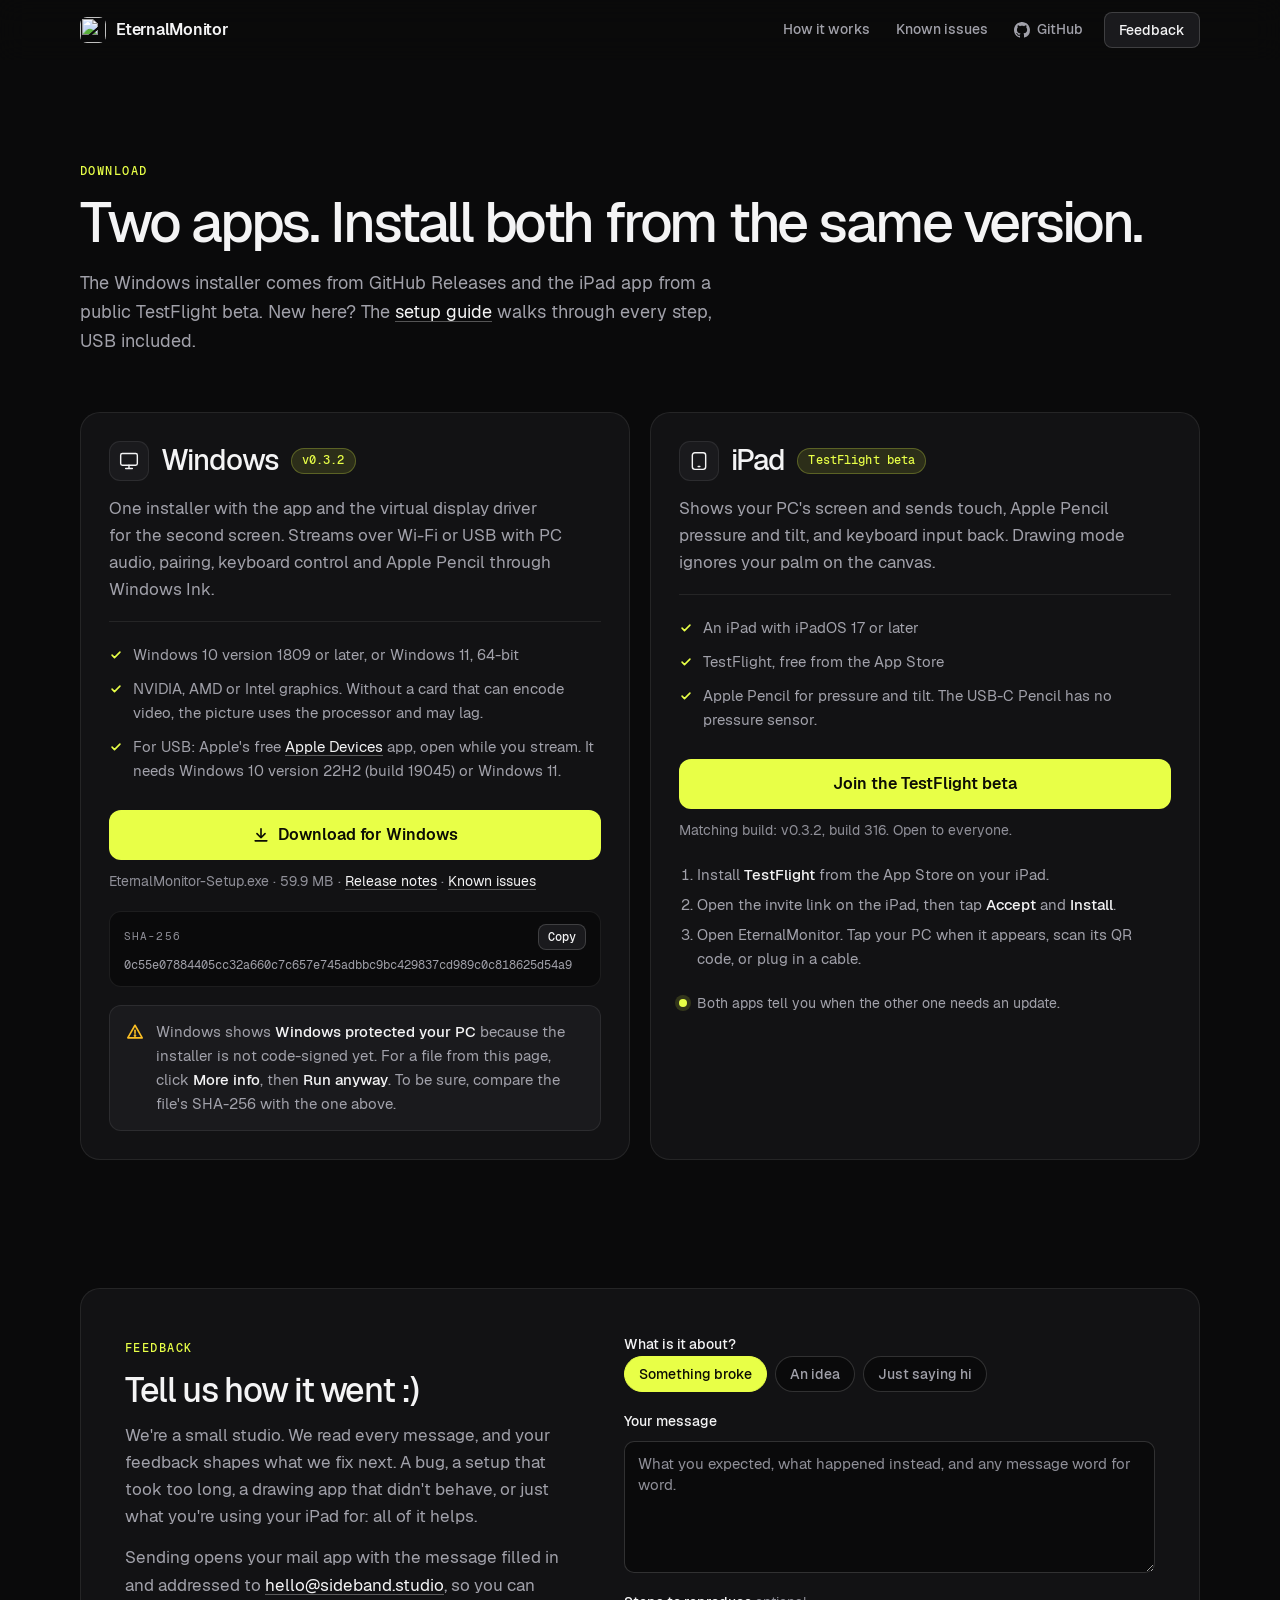
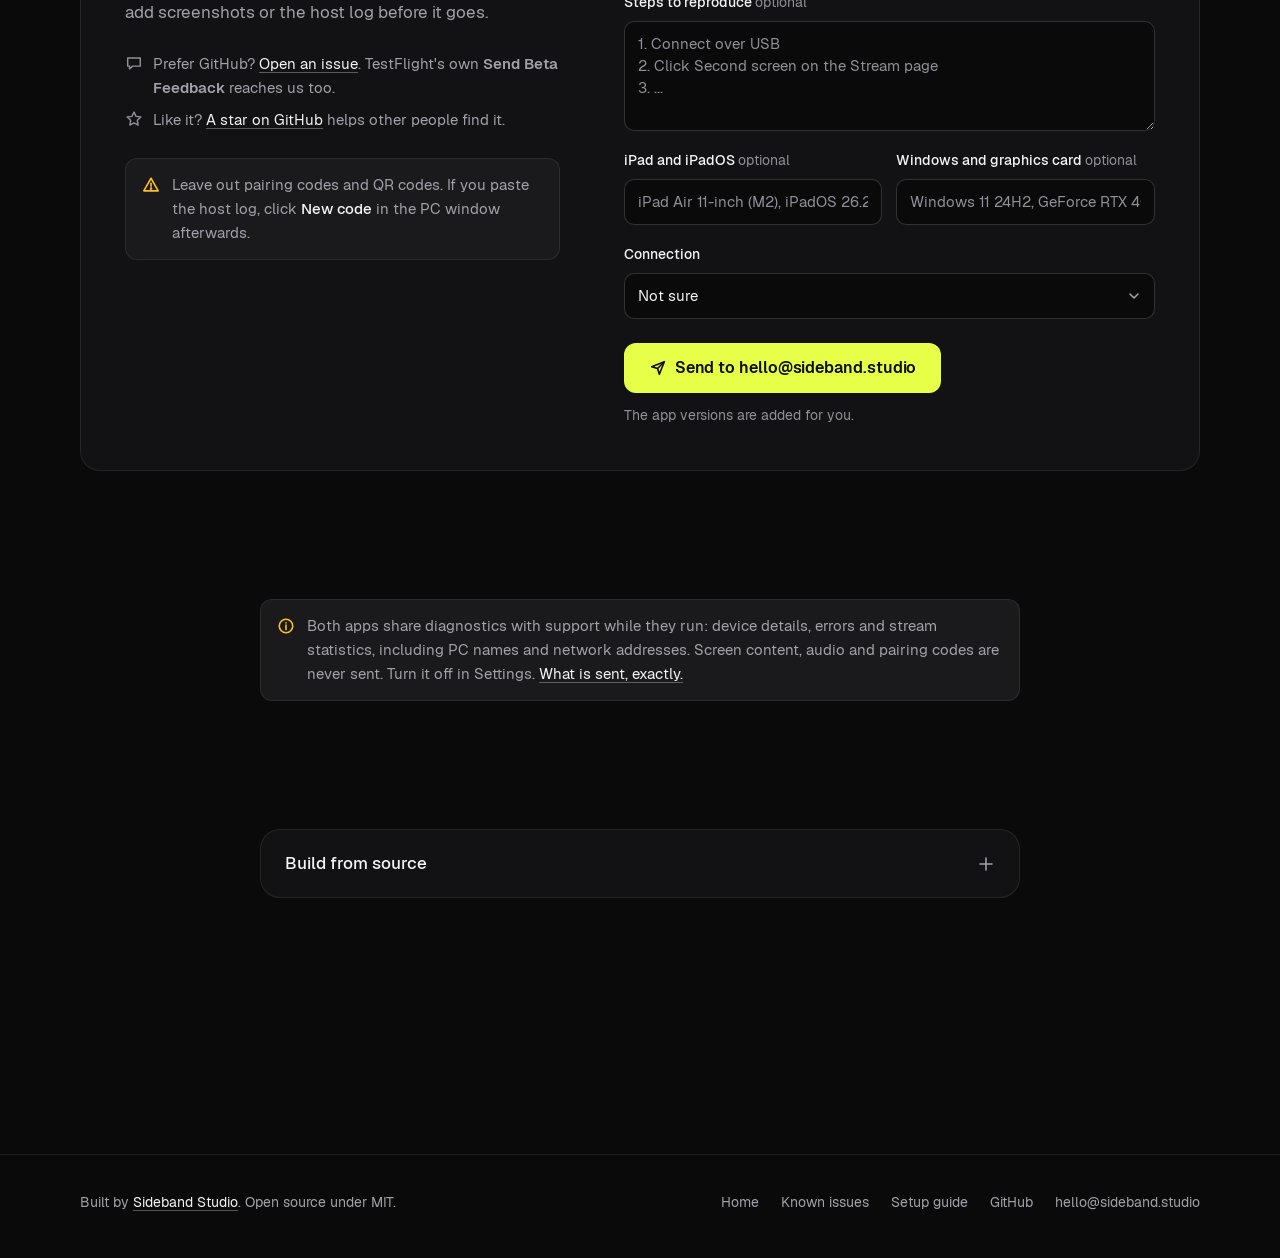
==== commit 0697fab4: "Publish matching 0.3.2 downloads after TestFlight approval" ====
--- a/docs/download.html
+++ b/docs/download.html
@@ -63,7 +63,7 @@
         <div class="card-head">
           <span class="icon"><svg viewBox="0 0 24 24" fill="none" stroke="currentColor" stroke-width="1.7" stroke-linecap="round" stroke-linejoin="round" aria-hidden="true"><rect x="2" y="3" width="20" height="14" rx="2"/><path d="M8 21h8M12 17v4"/></svg></span>
           <h2>Windows</h2>
-          <span class="badge badge-accent" id="release-version" data-win-version>v0.3.1</span>
+          <span class="badge badge-accent" id="release-version" data-win-version>v0.3.2</span>
         </div>
         <p>One installer with the app and the virtual display driver for the second screen. Streams over Wi-Fi or USB with PC audio, pairing, keyboard control and Apple Pencil through Windows Ink.</p>
         <ul class="specs" aria-label="Requirements">
@@ -72,15 +72,15 @@
           <li>For USB: Apple's free <a href="https://apps.microsoft.com/detail/9np83lwlpz9k" target="_blank" rel="noopener">Apple Devices</a> app, open while you stream. It needs Windows 10 version 22H2 (build 19045) or Windows 11.</li>
         </ul>
         <div class="dl-actions">
-          <a href="https://github.com/sidebandstudio/EternalMonitor/releases/download/v0.3.1/EternalMonitor-Setup.exe" id="download-btn" class="btn btn-primary btn-block btn-lg">
+          <a href="https://github.com/sidebandstudio/EternalMonitor/releases/download/v0.3.2/EternalMonitor-Setup.exe" id="download-btn" class="btn btn-primary btn-block btn-lg">
             <svg viewBox="0 0 20 20" fill="none" stroke="currentColor" stroke-width="1.8" stroke-linecap="round" stroke-linejoin="round" aria-hidden="true"><path d="M10 3v10M5.5 8.5 10 13l4.5-4.5M3.5 16.5h13"/></svg>
             Download for Windows
           </a>
-          <p class="dl-meta"><span id="release-meta">EternalMonitor-Setup.exe · 59.6 MB</span> · <a id="release-notes-link" href="https://github.com/sidebandstudio/EternalMonitor/releases/tag/v0.3.1" target="_blank" rel="noopener">Release notes</a> · <a href="known-issues.html">Known issues</a></p>
+          <p class="dl-meta"><span id="release-meta">EternalMonitor-Setup.exe · 59.9 MB</span> · <a id="release-notes-link" href="https://github.com/sidebandstudio/EternalMonitor/releases/tag/v0.3.2" target="_blank" rel="noopener">Release notes</a> · <a href="known-issues.html">Known issues</a></p>
         </div>
         <div class="sha">
           <div class="sha-label"><span>SHA-256</span><button type="button" class="btn btn-secondary btn-sm" data-copy="sha256-value">Copy</button></div>
-          <code id="sha256-value">b276602bd54a0eec9459b9f6d91f67669fa533600d47456f30cabb36449cf0a5</code>
+          <code id="sha256-value">0c55e07884405cc32a660c7c657e745adbbc9bc429837cd989c0c818625d54a9</code>
         </div>
         <div class="notice" style="margin-top:18px">
           <svg viewBox="0 0 20 20" fill="none" stroke="currentColor" stroke-width="1.8" stroke-linecap="round" stroke-linejoin="round" aria-hidden="true"><path d="M10 2.5 18 16.5H2z"/><path d="M10 8v3.5"/><circle cx="10" cy="14" r=".6" fill="currentColor"/></svg>
@@ -102,7 +102,7 @@
         </ul>
         <div class="dl-actions">
           <a href="https://testflight.apple.com/join/ppc9QfXc" id="testflight-link" class="btn btn-primary btn-block btn-lg" target="_blank" rel="noopener">Join the TestFlight beta</a>
-          <p class="dl-meta">Matching build: <span data-ipad-version>v0.3.1, build 166</span>. Open to everyone.</p>
+          <p class="dl-meta">Matching build: <span data-ipad-version>v0.3.2, build 316</span>. Open to everyone.</p>
         </div>
         <ol class="install-steps" aria-label="How to install on the iPad">
           <li>Install <strong>TestFlight</strong> from the App Store on your iPad.</li>
@@ -131,7 +131,7 @@
             </div>
           </div>
 
-          <form id="feedback-form" action="mailto:hello@sideband.studio" method="post" enctype="text/plain" data-release="Windows v0.3.1 · iPad v0.3.1, TestFlight build 166">
+          <form id="feedback-form" action="mailto:hello@sideband.studio" method="post" enctype="text/plain" data-release="Windows v0.3.2 · iPad v0.3.2, TestFlight build 316">
             <fieldset class="field">
               <legend>What is it about?</legend>
               <div class="chips">
--- a/docs/style.css
+++ b/docs/style.css
@@ -119,13 +119,13 @@
 }
 
 h1, h2, h3, h4 {
-  font-weight: 600;
+  font-weight: 500;
   letter-spacing: -0.025em;
   line-height: 1.12;
   text-wrap: balance;
 }
-h1 { font-size: clamp(2.5rem, 1.2rem + 5.4vw, 4.6rem); letter-spacing: -0.04em; line-height: 1.02; }
-h2 { font-size: clamp(1.75rem, 1rem + 2.8vw, 2.5rem); letter-spacing: -0.03em; }
+h1 { font-size: clamp(2.75rem, 1rem + 4.6vw, 5rem); letter-spacing: -0.045em; line-height: 1; }
+h2 { font-size: clamp(2.125rem, 1rem + 3vw, 3.5rem); letter-spacing: -0.04em; line-height: 1.04; }
 h3 { font-size: 1.25rem; letter-spacing: -0.015em; line-height: 1.3; }
 h4 { font-size: 1.0625rem; letter-spacing: -0.01em; }
 p { text-wrap: pretty; }
@@ -290,12 +290,12 @@
 /* --- Hero ------------------------------------------------------------------ */
 
 .hero { padding: clamp(40px, 5vw, 64px) 0 0; }
-.hero-text { max-width: 860px; margin-inline: auto; text-align: center; }
-.hero-text h1 { margin-inline: auto; font-size: clamp(2.5rem, 1rem + 3.6vw, 3.6rem); }
+.hero-text { max-width: 980px; margin-inline: auto; text-align: center; }
+.hero-text h1 { margin-inline: auto; }
 .hero-text .lead {
   max-width: 660px;
-  margin: 18px auto 0;
-  font-size: clamp(1.0625rem, 0.95rem + 0.5vw, 1.25rem);
+  margin: 20px auto 0;
+  font-size: clamp(1.125rem, 1rem + 0.5vw, 1.375rem);
   line-height: 1.55;
   color: var(--muted);
 }
@@ -316,54 +316,214 @@
   color: var(--faint);
 }
 
-/* Wide screens: headline left, the rest right, so the screenshots start high
-   enough to fill most of the first screen. Only once both buttons fit side
-   by side; the headline lines up with the lead's first line. */
-@media (min-width: 1100px) {
-  .hero-text {
-    max-width: none;
-    display: grid;
-    grid-template-columns: minmax(0, 1.2fr) minmax(0, 1fr);
-    column-gap: 64px;
-    align-items: start;
-    text-align: left;
+/* --- Hero stage --------------------------------------------------------------
+   The Windows window, a USB or Wi-Fi link, and the iPad showing the PC. The
+   iPad slides in once and the link draws across; with reduced motion (or no
+   animation support) everything simply sits in place. */
+
+.stage {
+  display: grid;
+  grid-template-columns: minmax(0, 1.3fr) minmax(150px, 0.3fr) minmax(0, 1fr);
+  align-items: center;
+  margin-top: clamp(36px, 4.5vw, 64px);
+}
+.stage-link { position: relative; height: 44px; display: grid; place-items: center; }
+.stage-line {
+  position: absolute;
+  left: -8px;
+  right: -8px;
+  top: calc(50% - 1px);
+  height: 2px;
+  background: linear-gradient(90deg, rgba(var(--accent-rgb), 0.15), var(--accent) 50%, rgba(var(--accent-rgb), 0.15));
+  transform-origin: left center;
+}
+.stage-chip {
+  position: relative;
+  padding: 5px 11px;
+  border: 1px solid var(--border-strong);
+  border-radius: 999px;
+  background: var(--raised);
+  font-family: var(--mono);
+  font-size: 0.75rem;
+  white-space: nowrap;
+}
+.stage-ipad { position: relative; }
+/* A signal runs along the link: a full-width layer moved by its own width,
+   carrying one dot, so only transform and opacity change. */
+.stage-line::after {
+  content: "";
+  position: absolute;
+  inset: -3px 0;
+  background: radial-gradient(circle at 4px 50%, #fff 0 2px, var(--accent) 3px, transparent 5px) no-repeat;
+  opacity: 0;
+}
+@media (prefers-reduced-motion: no-preference) {
+  .stage-line::after { animation: stage-signal 2.6s ease-in-out 1.8s infinite; }
+  .stage-ipad { animation: stage-slide 1s var(--ease-out) 0.2s both; }
+  .stage-line { animation: stage-draw 0.6s ease-out 0.9s both; }
+  .stage-chip { animation: stage-fade 0.5s ease-out 1.3s both; }
+}
+@keyframes stage-slide { from { opacity: 0; transform: translateX(18%); } to { opacity: 1; transform: none; } }
+@keyframes stage-draw { from { transform: scaleX(0); } to { transform: scaleX(1); } }
+@keyframes stage-fade { from { opacity: 0; } to { opacity: 1; } }
+@keyframes stage-signal { 0% { transform: translateX(-4px); opacity: 0; } 15%, 80% { opacity: 1; } 100% { transform: translateX(calc(100% - 8px)); opacity: 0; } }
+@media (max-width: 720px) {
+  .stage { grid-template-columns: 1fr; justify-items: center; }
+  .stage-pc { width: 100%; }
+  .stage-link { height: 52px; width: 100%; }
+  .stage-line { left: calc(50% - 1px); right: auto; top: 0; bottom: 0; width: 2px; height: auto; transform-origin: center top;
+    background: linear-gradient(180deg, rgba(var(--accent-rgb), 0.15), var(--accent) 50%, rgba(var(--accent-rgb), 0.15)); }
+  .stage-ipad { width: 78%; }
+  .stage-line::after { display: none; }
+  @media (prefers-reduced-motion: no-preference) {
+    .stage-ipad { animation-name: stage-rise; }
+    .stage-line { animation-name: stage-draw-down; }
   }
-  .hero-text h1 { grid-row: 1 / span 3; margin: 0; }
-  .hero-text .lead { max-width: none; margin: 0; font-size: 1.125rem; }
-  .hero-actions, .hero-meta { justify-content: flex-start; }
-  .hero-actions { margin-top: 22px; }
-}
-
-/* --- Hero screenshots -------------------------------------------------------
-   The Windows window and the iPad overlap. Percentage margins follow the
-   stage's width, so the iPad's top sits at a fixed share of the width. */
-
-.shots { margin-top: clamp(32px, 3.5vw, 44px); }
-.shots-stage { display: flow-root; }
-.shot { position: relative; }
-.shot-pc { width: 64%; z-index: 1; }
-/* 16% of the width down from the top of the PC label: the PC block is
-   30px label + 34px title bar + 64% / 2.08 image. */
-.shot-ipad { width: 44%; margin: calc(-14.77% - 64px) 0 0 auto; z-index: 2; }
-.shot-label {
+}
+@keyframes stage-rise { from { opacity: 0; transform: translateY(12%); } to { opacity: 1; transform: none; } }
+@keyframes stage-draw-down { from { transform: scaleY(0); } to { transform: scaleY(1); } }
+
+/* --- Feature showcase ---------------------------------------------------------
+   One loud line per feature over a real capture. The two switches are radio
+   inputs, so they work without JavaScript; each swaps between two real
+   captures, and the Second screen switch moves a drawn iPad next to a drawn
+   monitor. */
+
+.show { padding-block: clamp(56px, 8vw, 112px); border-top: 1px solid var(--border); }
+.show:first-of-type { border-top: 0; padding-top: 0; }
+.show-head h3 {
+  max-width: 20ch;
+  font-size: clamp(1.875rem, 1rem + 2.6vw, 3rem);
+  letter-spacing: -0.04em;
+  line-height: 1.05;
+}
+.show-head p { margin-top: 14px; max-width: 34ch; font-size: clamp(1.0625rem, 1rem + 0.3vw, 1.25rem); color: var(--muted); }
+.show-split {
+  display: grid;
+  grid-template-columns: minmax(0, 0.85fr) minmax(0, 1.15fr);
+  gap: clamp(32px, 6vw, 88px);
+  align-items: center;
+}
+.show-split.flip .show-head { order: 2; }
+@media (max-width: 860px) {
+  .show-split { grid-template-columns: 1fr; }
+  .show-split.flip .show-head { order: 0; }
+}
+
+.switch-demo { margin-top: 28px; }
+.sw-input { position: absolute; opacity: 0; pointer-events: none; }
+.sw {
+  display: inline-flex;
+  gap: 4px;
+  padding: 4px;
+  border: 1px solid var(--border-strong);
+  border-radius: 999px;
+  background: var(--surface);
+}
+.sw label {
+  padding: 8px 16px;
+  border-radius: 999px;
+  font-size: 0.9375rem;
+  font-weight: 500;
+  color: var(--muted);
+  cursor: pointer;
+}
+.sw label:hover { color: var(--text); }
+#mode-mirror:checked ~ .sw label[for="mode-mirror"],
+#mode-second:checked ~ .sw label[for="mode-second"],
+#pic-fit:checked ~ .sw label[for="pic-fit"],
+#pic-fill:checked ~ .sw label[for="pic-fill"] { background: var(--text); color: var(--bg); }
+#mode-mirror:focus-visible ~ .sw label[for="mode-mirror"],
+#mode-second:focus-visible ~ .sw label[for="mode-second"],
+#pic-fit:focus-visible ~ .sw label[for="pic-fit"],
+#pic-fill:focus-visible ~ .sw label[for="pic-fill"] { outline: 2px solid var(--accent); outline-offset: 2px; }
+
+.swap { position: relative; }
+.swap img { display: block; width: 100%; }
+/* The inactive capture is hidden from assistive technology as well as from
+   sight: visibility flips at the end of the fade out and at the start of the
+   fade in, so only the shown capture is in the accessibility tree. */
+.swap .swap-a { visibility: visible; transition: visibility 0s; }
+.swap .swap-b {
+  position: absolute; inset: 0; height: 100%;
+  opacity: 0; visibility: hidden;
+  transition: opacity 0.45s ease-out, visibility 0s linear 0.45s;
+}
+#mode-second:checked ~ .modes .swap-b,
+#pic-fill:checked ~ .fill-tablet .swap-b { opacity: 1; visibility: visible; transition: opacity 0.45s ease-out, visibility 0s; }
+#mode-second:checked ~ .modes .swap-a,
+#pic-fill:checked ~ .fill-tablet .swap-a { visibility: hidden; transition: visibility 0s linear 0.45s; }
+
+.modes {
+  display: grid;
+  grid-template-columns: minmax(0, 1.7fr) minmax(0, 1fr);
+  gap: clamp(24px, 4vw, 56px);
+  align-items: center;
+  margin-top: 24px;
+}
+.displays { position: relative; height: clamp(120px, 14vw, 180px); }
+.d-monitor, .d-ipad { position: absolute; top: 50%; border-radius: 8px; }
+.d-monitor {
+  left: 0;
+  width: 54%;
+  aspect-ratio: 16 / 10;
+  transform: translateY(-58%);
+  border: 2px solid var(--border-strong);
+  background: var(--surface);
+}
+.d-stand { position: absolute; left: 38%; right: 38%; bottom: -14px; height: 10px; border-radius: 0 0 4px 4px; background: var(--border-strong); }
+.d-ipad {
+  left: 0;
+  width: 36%;
+  aspect-ratio: 4 / 3;
+  border: 2px solid var(--accent);
+  border-radius: 10px;
+  background: rgba(var(--accent-rgb), 0.1);
+  /* Mirror: the iPad shows the monitor's picture, so it sits on top of it. */
+  transform: translate(25%, -54%);
+  transition: transform 0.6s var(--ease-out);
+}
+/* Second screen: the iPad becomes its own display, beside the monitor. */
+#mode-second:checked ~ .modes .d-ipad { transform: translate(158%, -50%); }
+
+.fill-tablet { max-width: 820px; margin-top: 24px; }
+
+@media (max-width: 860px) {
+  .modes { grid-template-columns: 1fr; }
+  .displays { height: 150px; max-width: 360px; width: 100%; margin-inline: auto; }
+}
+@media (prefers-reduced-motion: reduce) {
+  .swap .swap-a, .swap .swap-b, #mode-second:checked ~ .modes .swap-a, #mode-second:checked ~ .modes .swap-b,
+  #pic-fill:checked ~ .fill-tablet .swap-a, #pic-fill:checked ~ .fill-tablet .swap-b, .d-ipad { transition: none; }
+}
+
+.tiles {
+  display: grid;
+  grid-template-columns: repeat(2, minmax(0, 1fr));
+  gap: 20px;
+  padding-top: clamp(56px, 8vw, 112px);
+  border-top: 1px solid var(--border);
+}
+.tile {
   display: flex;
-  align-items: center;
-  gap: 8px;
-  height: 20px;
-  margin-bottom: 10px;
-  font-size: 0.8125rem;
-  font-weight: 500;
-  line-height: 20px;
-  color: var(--muted);
-}
-.shot-label::before { content: ""; width: 6px; height: 6px; border-radius: 50%; background: var(--accent); }
-.shot-ipad .shot-label { justify-content: flex-end; margin: 10px 0 0; }
-.shots-caption { margin-top: 14px; padding: 0 4px; }
-@media (max-width: 720px) {
-  .shot-pc { width: 88%; }
-  /* PC block: 64px + 88% / 2.08; the iPad starts 30% of the width down. */
-  .shot-ipad { width: 62%; margin-top: calc(-12.3% - 64px); }
-}
+  flex-direction: column;
+  gap: 10px;
+  padding: clamp(22px, 3vw, 32px);
+  border: 1px solid var(--border);
+  border-radius: var(--r-lg);
+  background: var(--surface);
+  overflow: hidden;
+}
+.tile h3 { font-size: clamp(1.375rem, 1rem + 1vw, 1.75rem); letter-spacing: -0.03em; }
+.tile p { color: var(--muted); }
+.tile .pc-window, .tile-shot { margin-top: auto; padding-top: 18px; }
+.tile-shot img { width: 100%; border-radius: 12px; border: 1px solid var(--border-strong); }
+@media (max-width: 860px) { .tiles { grid-template-columns: 1fr; } }
+
+.numbers .fact dt { font-size: 0.9375rem; color: var(--muted); }
+.numbers .fact .n { font-family: var(--font); font-weight: 500; letter-spacing: -0.04em; }
+.numbers .fact dd { margin: 0; }
+.footnote { margin-top: 16px; font-size: 0.9375rem; color: var(--faint); }
 
 /* --- How it works: the connection clip beside the steps --------------------- */
 
@@ -433,25 +593,7 @@
 .tablet.portrait .screen { border-radius: 6% / 4.5%; }
 .tablet .screen img { width: 100%; }
 
-/* --- Feature rows ---------------------------------------------------------- */
-
-.feature {
-  display: grid;
-  grid-template-columns: minmax(0, 1fr) minmax(0, 1fr);
-  gap: clamp(32px, 6vw, 80px);
-  align-items: center;
-  padding: clamp(40px, 6vw, 72px) 0;
-  border-top: 1px solid var(--border);
-}
-.feature:first-of-type { border-top: 0; padding-top: 0; }
-.feature:last-of-type { padding-bottom: 0; }
-.feature.flip .feature-text { order: 2; }
-.feature-text { max-width: 440px; }
-.feature-text h3 { font-size: clamp(1.5rem, 1.1rem + 1.4vw, 2rem); letter-spacing: -0.03em; }
-.feature-text p { margin-top: 14px; color: var(--muted); }
-.feature-text .caption { margin-top: 18px; }
-.feature-media { position: relative; }
-.feature-media .caption { margin-top: 12px; text-align: center; }
+/* --- Pair: Windows QR dialog beside the iPad pairing sheet -------------------- */
 
 .pair {
   display: grid;
@@ -467,11 +609,6 @@
   box-shadow: 0 24px 60px -24px rgba(0, 0, 0, 0.85);
 }
 
-@media (max-width: 860px) {
-  .feature { grid-template-columns: 1fr; gap: 28px; }
-  .feature.flip .feature-text { order: 0; }
-  .feature-text { max-width: none; }
-}
 
 /* --- Facts ------------------------------------------------------------------- */
 
@@ -612,6 +749,9 @@
 @media (max-width: 760px) {
   .get { grid-template-columns: 1fr; }
 }
+
+/* Card titles stay modest next to the large section headlines. */
+.card-head h2, .card-head h3 { font-size: clamp(1.5rem, 1.2rem + 0.8vw, 1.875rem); letter-spacing: -0.03em; line-height: 1.1; }
 
 /* --- FAQ ---------------------------------------------------------------------- */
 
@@ -1006,7 +1146,7 @@
 @media (max-width: 720px) {
   .caption, .fact .d, .hero-meta, .footer, .status-line, .chip span, .toc,
   .mac-notice, .field label, .field legend, .dl-meta, .nav-link { font-size: 0.9375rem; }
-  .shot-label, .kicker, .btn-sm, .clip-controls .btn, .badge, .sha-label,
+  .kicker, .btn-sm, .clip-controls .btn, .badge, .sha-label, .stage-chip,
   .sha .btn-sm, .toc h2 { font-size: 0.875rem; }
   .nav-link .count, .btn .count, .pc-titlebar, .sha code { font-size: 0.8125rem; }
   .fallback pre, .source-body pre { font-size: 0.875rem; }
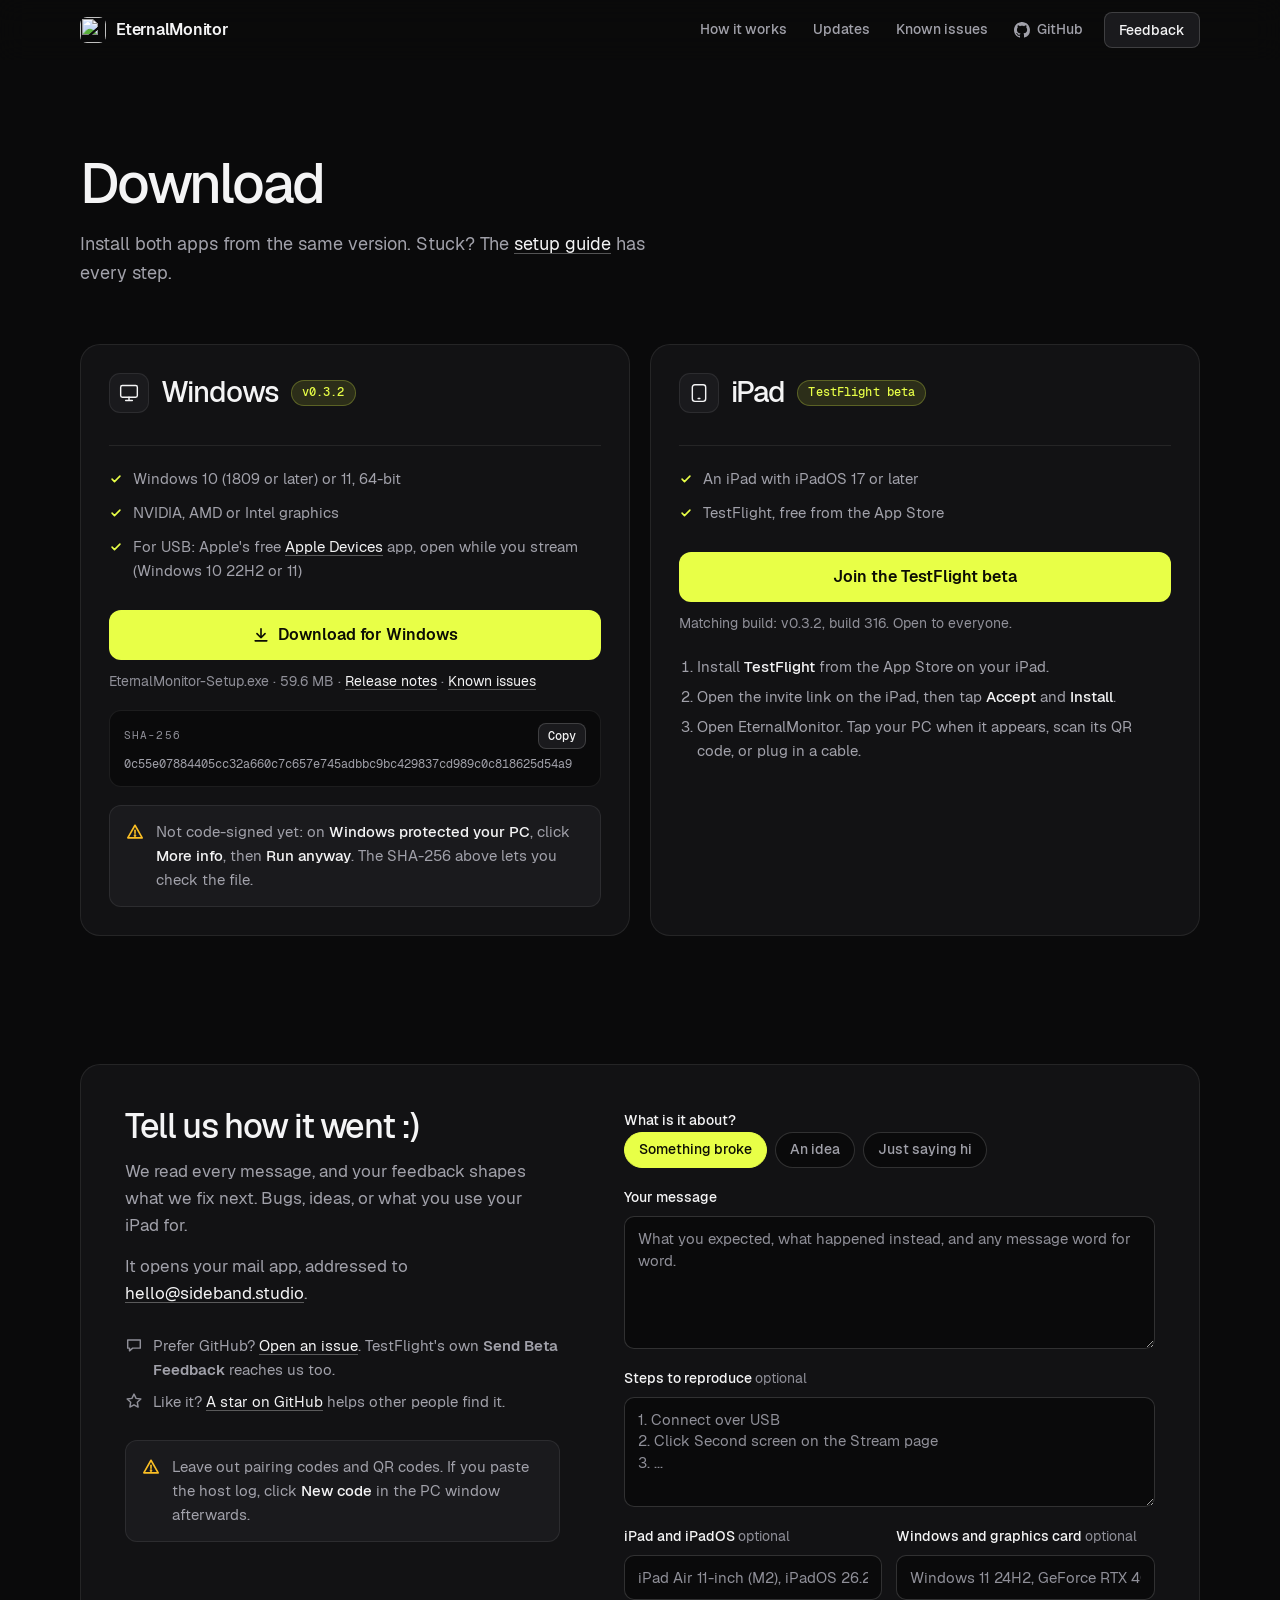
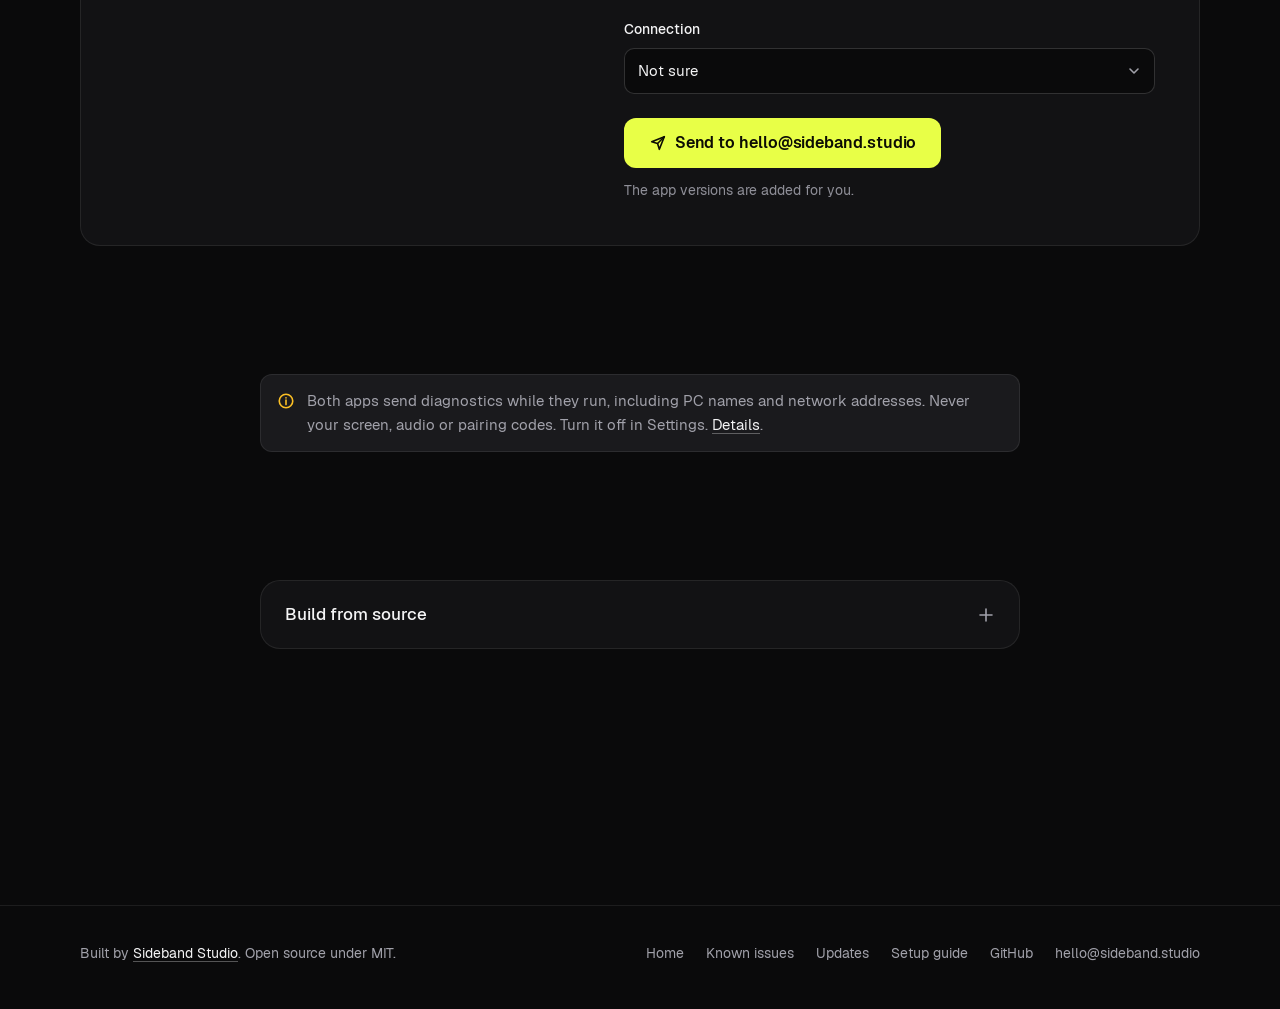
==== commit 321004f8: "Link Updates from the nav and footer" ====
--- a/docs/download.html
+++ b/docs/download.html
@@ -38,6 +38,7 @@
       </a>
       <div class="nav-links">
         <a href="./#how" class="nav-link hide-sm">How it works</a>
+        <a href="updates.html" class="nav-link hide-sm">Updates</a>
         <a href="known-issues.html" class="nav-link hide-sm">Known issues</a>
         <a href="https://github.com/sidebandstudio/EternalMonitor" class="nav-link" target="_blank" rel="noopener">
           <svg viewBox="0 0 16 16" fill="currentColor" aria-hidden="true"><path d="M8 0C3.58 0 0 3.58 0 8c0 3.54 2.29 6.53 5.47 7.59.4.07.55-.17.55-.38 0-.19-.01-.82-.01-1.49-2.01.37-2.53-.49-2.69-.94-.09-.23-.48-.94-.82-1.13-.28-.15-.68-.52-.01-.53.63-.01 1.08.58 1.23.82.72 1.21 1.87.87 2.33.66.07-.52.28-.87.51-1.07-1.78-.2-3.64-.89-3.64-3.95 0-.87.31-1.59.82-2.15-.08-.2-.36-1.02.08-2.12 0 0 .67-.21 2.2.82.64-.18 1.32-.27 2-.27s1.36.09 2 .27c1.53-1.04 2.2-.82 2.2-.82.44 1.1.16 1.92.08 2.12.51.56.82 1.27.82 2.15 0 3.07-1.87 3.75-3.65 3.95.29.25.54.73.54 1.48 0 1.07-.01 1.93-.01 2.2 0 .21.15.46.55.38A8.01 8.01 0 0 0 16 8c0-4.42-3.58-8-8-8z"/></svg>
@@ -52,9 +53,8 @@
   <main id="main">
     <section class="page-head">
       <div class="container">
-        <span class="kicker">Download</span>
-        <h1>Two apps. Install both from the same version.</h1>
-        <p class="lead">The Windows installer comes from GitHub Releases and the iPad app from a public TestFlight beta. New here? The <a href="https://github.com/sidebandstudio/EternalMonitor/blob/main/SETUP.md" target="_blank" rel="noopener">setup guide</a> walks through every step, USB included.</p>
+        <h1>Download</h1>
+        <p class="lead">Install both apps from the same version. Stuck? The <a href="https://github.com/sidebandstudio/EternalMonitor/blob/main/SETUP.md" target="_blank" rel="noopener">setup guide</a> has every step.</p>
       </div>
     </section>
 
@@ -63,28 +63,27 @@
         <div class="card-head">
           <span class="icon"><svg viewBox="0 0 24 24" fill="none" stroke="currentColor" stroke-width="1.7" stroke-linecap="round" stroke-linejoin="round" aria-hidden="true"><rect x="2" y="3" width="20" height="14" rx="2"/><path d="M8 21h8M12 17v4"/></svg></span>
           <h2>Windows</h2>
-          <span class="badge badge-accent" id="release-version" data-win-version>v0.3.2</span>
-        </div>
-        <p>One installer with the app and the virtual display driver for the second screen. Streams over Wi-Fi or USB with PC audio, pairing, keyboard control and Apple Pencil through Windows Ink.</p>
+          <span class="badge badge-accent" id="release-version" data-win-version>v0.3.1</span>
+        </div>
         <ul class="specs" aria-label="Requirements">
-          <li>Windows 10 version 1809 or later, or Windows 11, 64-bit</li>
-          <li>NVIDIA, AMD or Intel graphics. Without a card that can encode video, the picture uses the processor and may lag.</li>
-          <li>For USB: Apple's free <a href="https://apps.microsoft.com/detail/9np83lwlpz9k" target="_blank" rel="noopener">Apple Devices</a> app, open while you stream. It needs Windows 10 version 22H2 (build 19045) or Windows 11.</li>
+          <li>Windows 10 (1809 or later) or 11, 64-bit</li>
+          <li>NVIDIA, AMD or Intel graphics</li>
+          <li>For USB: Apple's free <a href="https://apps.microsoft.com/detail/9np83lwlpz9k" target="_blank" rel="noopener">Apple Devices</a> app, open while you stream (Windows 10 22H2 or 11)</li>
         </ul>
         <div class="dl-actions">
-          <a href="https://github.com/sidebandstudio/EternalMonitor/releases/download/v0.3.2/EternalMonitor-Setup.exe" id="download-btn" class="btn btn-primary btn-block btn-lg">
+          <a href="https://github.com/sidebandstudio/EternalMonitor/releases/download/v0.3.1/EternalMonitor-Setup.exe" id="download-btn" class="btn btn-primary btn-block btn-lg">
             <svg viewBox="0 0 20 20" fill="none" stroke="currentColor" stroke-width="1.8" stroke-linecap="round" stroke-linejoin="round" aria-hidden="true"><path d="M10 3v10M5.5 8.5 10 13l4.5-4.5M3.5 16.5h13"/></svg>
             Download for Windows
           </a>
-          <p class="dl-meta"><span id="release-meta">EternalMonitor-Setup.exe · 59.9 MB</span> · <a id="release-notes-link" href="https://github.com/sidebandstudio/EternalMonitor/releases/tag/v0.3.2" target="_blank" rel="noopener">Release notes</a> · <a href="known-issues.html">Known issues</a></p>
+          <p class="dl-meta"><span id="release-meta">EternalMonitor-Setup.exe · 59.6 MB</span> · <a id="release-notes-link" href="https://github.com/sidebandstudio/EternalMonitor/releases/tag/v0.3.1" target="_blank" rel="noopener">Release notes</a> · <a href="known-issues.html">Known issues</a></p>
         </div>
         <div class="sha">
           <div class="sha-label"><span>SHA-256</span><button type="button" class="btn btn-secondary btn-sm" data-copy="sha256-value">Copy</button></div>
-          <code id="sha256-value">0c55e07884405cc32a660c7c657e745adbbc9bc429837cd989c0c818625d54a9</code>
+          <code id="sha256-value">b276602bd54a0eec9459b9f6d91f67669fa533600d47456f30cabb36449cf0a5</code>
         </div>
         <div class="notice" style="margin-top:18px">
           <svg viewBox="0 0 20 20" fill="none" stroke="currentColor" stroke-width="1.8" stroke-linecap="round" stroke-linejoin="round" aria-hidden="true"><path d="M10 2.5 18 16.5H2z"/><path d="M10 8v3.5"/><circle cx="10" cy="14" r=".6" fill="currentColor"/></svg>
-          <span>Windows shows <strong>Windows protected your PC</strong> because the installer is not code-signed yet. For a file from this page, click <strong>More info</strong>, then <strong>Run anyway</strong>. To be sure, compare the file's SHA-256 with the one above.</span>
+          <span>Not code-signed yet: on <strong>Windows protected your PC</strong>, click <strong>More info</strong>, then <strong>Run anyway</strong>. The SHA-256 above lets you check the file.</span>
         </div>
       </article>
 
@@ -94,22 +93,19 @@
           <h2>iPad</h2>
           <span class="badge badge-accent">TestFlight beta</span>
         </div>
-        <p>Shows your PC's screen and sends touch, Apple Pencil pressure and tilt, and keyboard input back. Drawing mode ignores your palm on the canvas.</p>
         <ul class="specs" aria-label="Requirements">
           <li>An iPad with iPadOS 17 or later</li>
           <li>TestFlight, free from the App Store</li>
-          <li>Apple Pencil for pressure and tilt. The USB-C Pencil has no pressure sensor.</li>
-        </ul>
+                  </ul>
         <div class="dl-actions">
           <a href="https://testflight.apple.com/join/ppc9QfXc" id="testflight-link" class="btn btn-primary btn-block btn-lg" target="_blank" rel="noopener">Join the TestFlight beta</a>
-          <p class="dl-meta">Matching build: <span data-ipad-version>v0.3.2, build 316</span>. Open to everyone.</p>
+          <p class="dl-meta">Matching build: <span data-ipad-version>v0.3.1, build 166</span>. Open to everyone.</p>
         </div>
         <ol class="install-steps" aria-label="How to install on the iPad">
           <li>Install <strong>TestFlight</strong> from the App Store on your iPad.</li>
           <li>Open the invite link on the iPad, then tap <strong>Accept</strong> and <strong>Install</strong>.</li>
           <li>Open EternalMonitor. Tap your PC when it appears, scan its QR code, or plug in a cable.</li>
         </ol>
-        <p class="status-line"><span class="dot" aria-hidden="true"></span><span>Both apps tell you when the other one needs an update.</span></p>
       </article>
     </section>
 
@@ -117,10 +113,9 @@
       <div class="container">
         <div class="feedback reveal">
           <div class="feedback-intro">
-            <span class="kicker">Feedback</span>
             <h2 id="feedback-title">Tell us how it went :)</h2>
-            <p>We're a small studio. We read every message, and your feedback shapes what we fix next. A bug, a setup that took too long, a drawing app that didn't behave, or just what you're using your iPad for: all of it helps.</p>
-            <p>Sending opens your mail app with the message filled in and addressed to <a href="mailto:hello@sideband.studio">hello@sideband.studio</a>, so you can add screenshots or the host log before it goes.</p>
+            <p>We read every message, and your feedback shapes what we fix next. Bugs, ideas, or what you use your iPad for.</p>
+            <p>It opens your mail app, addressed to <a href="mailto:hello@sideband.studio">hello@sideband.studio</a>.</p>
             <ul class="ways">
               <li><svg viewBox="0 0 20 20" fill="none" stroke="currentColor" stroke-width="1.6" stroke-linecap="round" stroke-linejoin="round" aria-hidden="true"><path d="M3 4.5h14v9H8.5L5 16.5v-3H3z"/></svg><span>Prefer GitHub? <a href="https://github.com/sidebandstudio/EternalMonitor/issues/new/choose" target="_blank" rel="noopener">Open an issue</a>. TestFlight's own <strong>Send Beta Feedback</strong> reaches us too.</span></li>
               <li><svg viewBox="0 0 20 20" fill="none" stroke="currentColor" stroke-width="1.6" stroke-linejoin="round" aria-hidden="true"><path d="M10 2.3l2.3 4.8 5.3.7-3.9 3.7.9 5.2L10 14.2l-4.6 2.5.9-5.2L2.4 7.8l5.3-.7z"/></svg><span>Like it? <a href="https://github.com/sidebandstudio/EternalMonitor" target="_blank" rel="noopener">A star on GitHub</a> helps other people find it.</span></li>
@@ -131,7 +126,7 @@
             </div>
           </div>
 
-          <form id="feedback-form" action="mailto:hello@sideband.studio" method="post" enctype="text/plain" data-release="Windows v0.3.2 · iPad v0.3.2, TestFlight build 316">
+          <form id="feedback-form" action="mailto:hello@sideband.studio" method="post" enctype="text/plain" data-release="Windows v0.3.1 · iPad v0.3.1, TestFlight build 166">
             <fieldset class="field">
               <legend>What is it about?</legend>
               <div class="chips">
@@ -190,7 +185,7 @@
       <div class="narrow">
         <div class="notice">
           <svg viewBox="0 0 20 20" fill="none" stroke="currentColor" stroke-width="1.8" stroke-linecap="round" stroke-linejoin="round" aria-hidden="true"><circle cx="10" cy="10" r="7.5"/><path d="M10 9v5M10 6.5v.2"/></svg>
-          <span id="diag-title">Both apps share diagnostics with support while they run: device details, errors and stream statistics, including PC names and network addresses. Screen content, audio and pairing codes are never sent. Turn it off in Settings. <a href="https://github.com/sidebandstudio/EternalMonitor/blob/main/SETUP.md#automatic-diagnostics" target="_blank" rel="noopener">What is sent, exactly.</a></span>
+          <span id="diag-title">Both apps send diagnostics while they run, including PC names and network addresses. Never your screen, audio or pairing codes. Turn it off in Settings. <a href="https://github.com/sidebandstudio/EternalMonitor/blob/main/SETUP.md#automatic-diagnostics" target="_blank" rel="noopener">Details</a>.</span>
         </div>
       </div>
     </section>
@@ -229,6 +224,7 @@
       <nav class="footer-links" aria-label="Footer">
         <a href="./">Home</a>
         <a href="known-issues.html">Known issues</a>
+        <a href="updates.html">Updates</a>
         <a href="https://github.com/sidebandstudio/EternalMonitor/blob/main/SETUP.md" target="_blank" rel="noopener">Setup guide</a>
         <a href="https://github.com/sidebandstudio/EternalMonitor" target="_blank" rel="noopener">GitHub</a>
         <a href="mailto:hello@sideband.studio">hello@sideband.studio</a>
--- a/docs/style.css
+++ b/docs/style.css
@@ -1099,6 +1099,57 @@
   .toc li a:hover, .toc li a.active { border-color: var(--border-strong); }
 }
 
+/* --- Updates ------------------------------------------------------------------
+   Release posts, newest first: a version and date, one line, a few bullets. */
+
+.posts { padding-bottom: clamp(24px, 4vw, 48px); }
+.post { max-width: 760px; }
+.nav-link[aria-current="page"] { color: var(--text); }
+.post { padding-block: clamp(36px, 5vw, 56px); border-top: 1px solid var(--border); scroll-margin-top: calc(var(--nav-h) + 16px); }
+.post:first-child { border-top: 0; padding-top: 8px; }
+.post-meta { display: flex; align-items: center; gap: 14px; font-family: var(--mono); font-size: 0.875rem; color: var(--faint); }
+.post-version {
+  padding: 3px 10px;
+  border: 1px solid rgba(var(--accent-rgb), 0.35);
+  border-radius: 999px;
+  background: rgba(var(--accent-rgb), 0.1);
+  color: var(--accent);
+  font-weight: 500;
+}
+.post-version:hover { background: rgba(var(--accent-rgb), 0.18); }
+.post h2 {
+  margin-top: 18px;
+  font-size: clamp(1.75rem, 1rem + 2.2vw, 2.5rem);
+  letter-spacing: -0.035em;
+  line-height: 1.1;
+}
+.post-list { margin-top: 24px; list-style: none; display: grid; gap: 12px; }
+.post-list li { position: relative; padding-left: 22px; color: var(--muted); }
+.post-list li::before {
+  content: "";
+  position: absolute;
+  left: 2px;
+  top: 0.62em;
+  width: 7px;
+  height: 7px;
+  border-radius: 50%;
+  background: var(--accent);
+}
+.post-list strong, .post-update strong { color: var(--text); font-weight: 500; }
+.post-update {
+  margin-top: 28px;
+  padding: clamp(18px, 2.5vw, 24px);
+  border: 1px solid var(--border);
+  border-radius: var(--r-lg);
+  background: var(--surface);
+}
+.post-update h3 { font-size: 1.125rem; }
+.post-update dl { margin-top: 12px; display: grid; gap: 10px; }
+.post-update dl > div { display: grid; grid-template-columns: 88px 1fr; gap: 12px; }
+.post-update dt { font-weight: 500; }
+.post-update dd { margin: 0; color: var(--muted); }
+@media (max-width: 560px) { .post-update dl > div { grid-template-columns: 1fr; gap: 2px; } }
+
 /* --- Mac notice ------------------------------------------------------------------- */
 
 .mac-notice {
@@ -1146,7 +1197,7 @@
 @media (max-width: 720px) {
   .caption, .fact .d, .hero-meta, .footer, .status-line, .chip span, .toc,
   .mac-notice, .field label, .field legend, .dl-meta, .nav-link { font-size: 0.9375rem; }
-  .kicker, .btn-sm, .clip-controls .btn, .badge, .sha-label, .stage-chip,
+  .kicker, .btn-sm, .clip-controls .btn, .badge, .sha-label, .stage-chip, .post-meta,
   .sha .btn-sm, .toc h2 { font-size: 0.875rem; }
   .nav-link .count, .btn .count, .pc-titlebar, .sha code { font-size: 0.8125rem; }
   .fallback pre, .source-body pre { font-size: 0.875rem; }
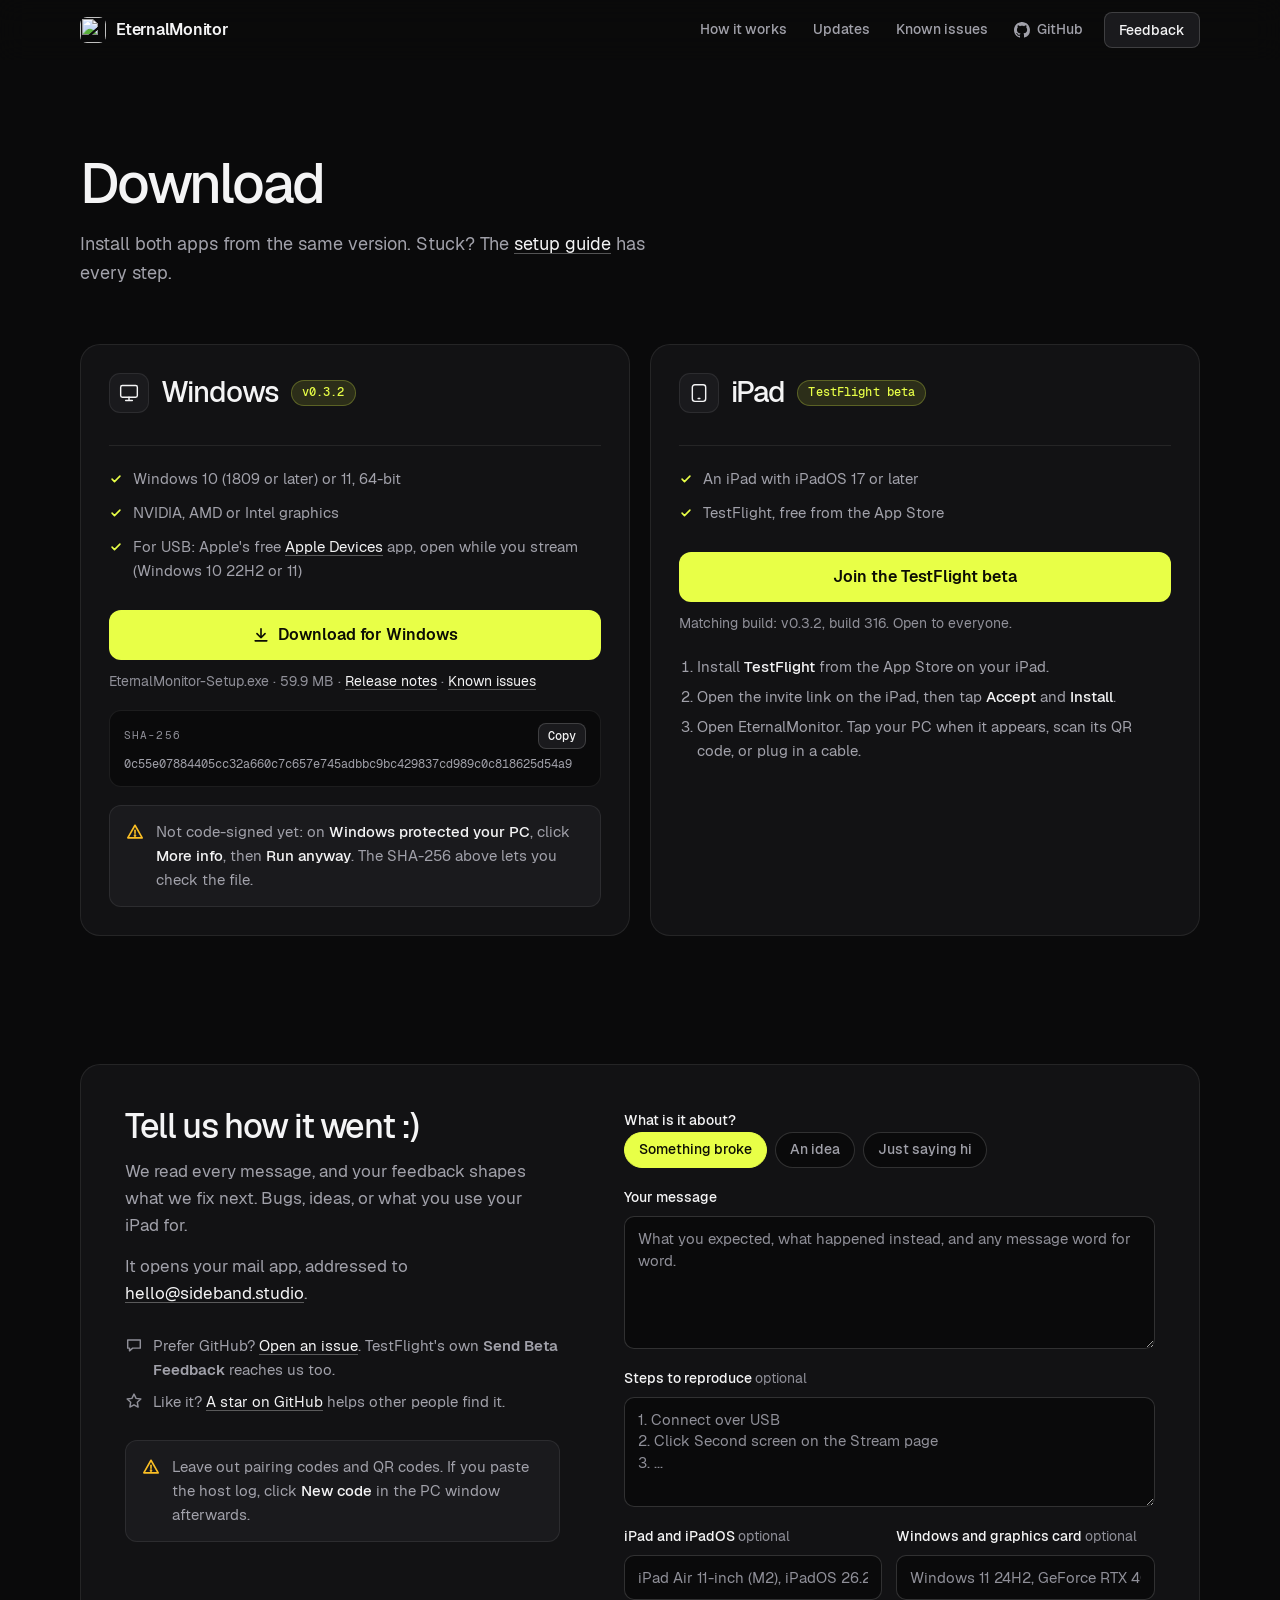
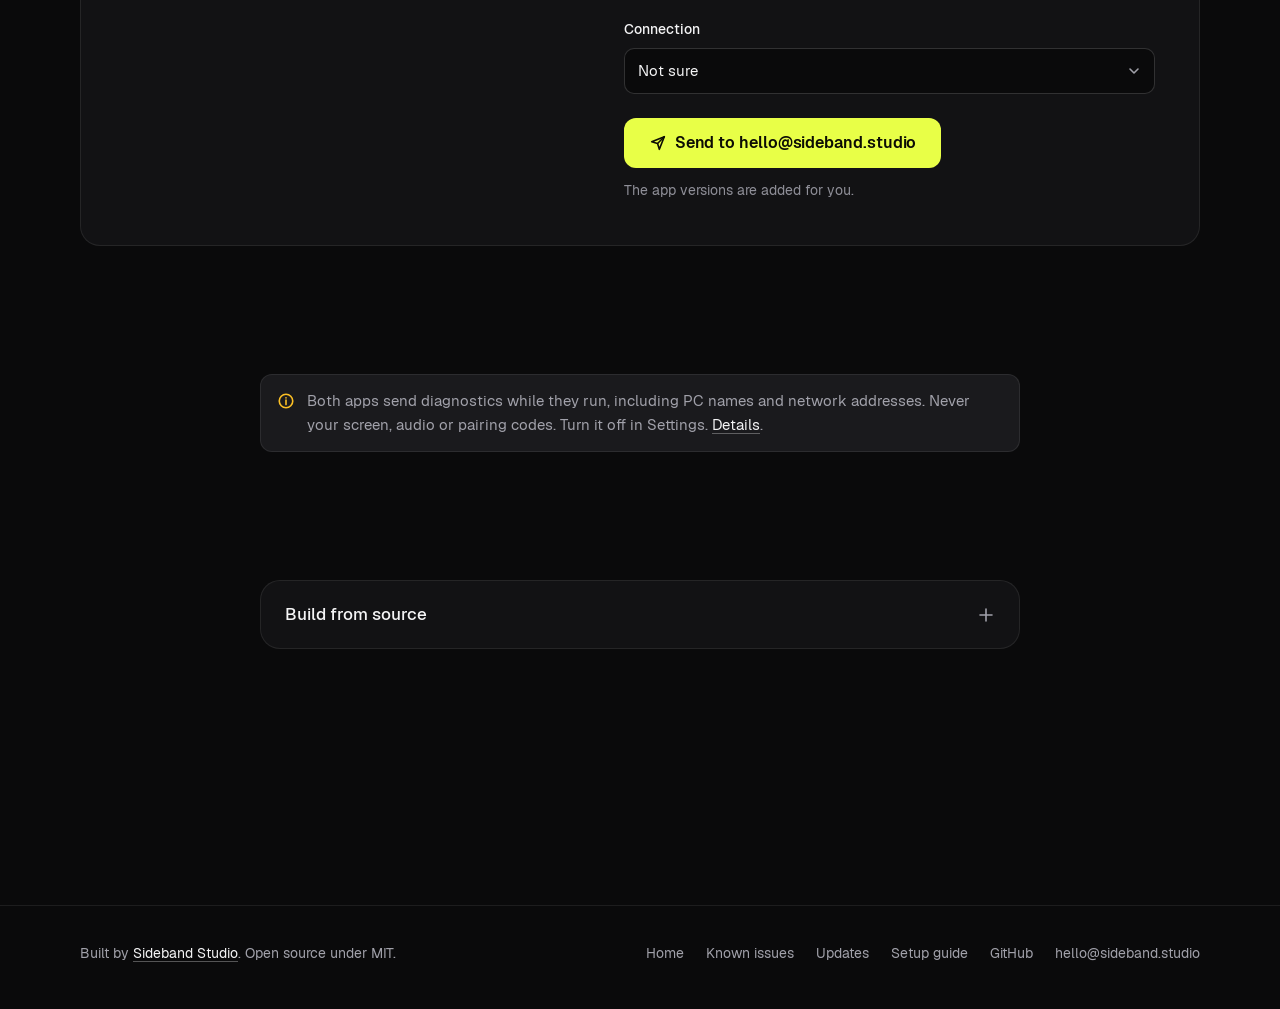
==== commit 89175bed: "Merge pull request #93 from sidebandstudio/release/v0.3.2-site Publish 0.3.2 downloads" ====
--- a/docs/download.html
+++ b/docs/download.html
@@ -63,7 +63,7 @@
         <div class="card-head">
           <span class="icon"><svg viewBox="0 0 24 24" fill="none" stroke="currentColor" stroke-width="1.7" stroke-linecap="round" stroke-linejoin="round" aria-hidden="true"><rect x="2" y="3" width="20" height="14" rx="2"/><path d="M8 21h8M12 17v4"/></svg></span>
           <h2>Windows</h2>
-          <span class="badge badge-accent" id="release-version" data-win-version>v0.3.1</span>
+          <span class="badge badge-accent" id="release-version" data-win-version>v0.3.2</span>
         </div>
         <ul class="specs" aria-label="Requirements">
           <li>Windows 10 (1809 or later) or 11, 64-bit</li>
@@ -71,15 +71,15 @@
           <li>For USB: Apple's free <a href="https://apps.microsoft.com/detail/9np83lwlpz9k" target="_blank" rel="noopener">Apple Devices</a> app, open while you stream (Windows 10 22H2 or 11)</li>
         </ul>
         <div class="dl-actions">
-          <a href="https://github.com/sidebandstudio/EternalMonitor/releases/download/v0.3.1/EternalMonitor-Setup.exe" id="download-btn" class="btn btn-primary btn-block btn-lg">
+          <a href="https://github.com/sidebandstudio/EternalMonitor/releases/download/v0.3.2/EternalMonitor-Setup.exe" id="download-btn" class="btn btn-primary btn-block btn-lg">
             <svg viewBox="0 0 20 20" fill="none" stroke="currentColor" stroke-width="1.8" stroke-linecap="round" stroke-linejoin="round" aria-hidden="true"><path d="M10 3v10M5.5 8.5 10 13l4.5-4.5M3.5 16.5h13"/></svg>
             Download for Windows
           </a>
-          <p class="dl-meta"><span id="release-meta">EternalMonitor-Setup.exe · 59.6 MB</span> · <a id="release-notes-link" href="https://github.com/sidebandstudio/EternalMonitor/releases/tag/v0.3.1" target="_blank" rel="noopener">Release notes</a> · <a href="known-issues.html">Known issues</a></p>
+          <p class="dl-meta"><span id="release-meta">EternalMonitor-Setup.exe · 59.9 MB</span> · <a id="release-notes-link" href="https://github.com/sidebandstudio/EternalMonitor/releases/tag/v0.3.2" target="_blank" rel="noopener">Release notes</a> · <a href="known-issues.html">Known issues</a></p>
         </div>
         <div class="sha">
           <div class="sha-label"><span>SHA-256</span><button type="button" class="btn btn-secondary btn-sm" data-copy="sha256-value">Copy</button></div>
-          <code id="sha256-value">b276602bd54a0eec9459b9f6d91f67669fa533600d47456f30cabb36449cf0a5</code>
+          <code id="sha256-value">0c55e07884405cc32a660c7c657e745adbbc9bc429837cd989c0c818625d54a9</code>
         </div>
         <div class="notice" style="margin-top:18px">
           <svg viewBox="0 0 20 20" fill="none" stroke="currentColor" stroke-width="1.8" stroke-linecap="round" stroke-linejoin="round" aria-hidden="true"><path d="M10 2.5 18 16.5H2z"/><path d="M10 8v3.5"/><circle cx="10" cy="14" r=".6" fill="currentColor"/></svg>
@@ -99,7 +99,7 @@
                   </ul>
         <div class="dl-actions">
           <a href="https://testflight.apple.com/join/ppc9QfXc" id="testflight-link" class="btn btn-primary btn-block btn-lg" target="_blank" rel="noopener">Join the TestFlight beta</a>
-          <p class="dl-meta">Matching build: <span data-ipad-version>v0.3.1, build 166</span>. Open to everyone.</p>
+          <p class="dl-meta">Matching build: <span data-ipad-version>v0.3.2, build 316</span>. Open to everyone.</p>
         </div>
         <ol class="install-steps" aria-label="How to install on the iPad">
           <li>Install <strong>TestFlight</strong> from the App Store on your iPad.</li>
@@ -126,7 +126,7 @@
             </div>
           </div>
 
-          <form id="feedback-form" action="mailto:hello@sideband.studio" method="post" enctype="text/plain" data-release="Windows v0.3.1 · iPad v0.3.1, TestFlight build 166">
+          <form id="feedback-form" action="mailto:hello@sideband.studio" method="post" enctype="text/plain" data-release="Windows v0.3.2 · iPad v0.3.2, TestFlight build 316">
             <fieldset class="field">
               <legend>What is it about?</legend>
               <div class="chips">
--- a/docs/style.css
+++ b/docs/style.css
@@ -251,13 +251,19 @@
 .nav-link:hover { color: var(--text); background: var(--raised); }
 .nav-link svg { width: 16px; height: 16px; }
 .nav-link .count, .btn .count {
-  display: inline-block;
-  min-width: 2.2em;
+  display: inline-flex;
+  align-items: center;
+  gap: 0.3em;
   font-family: var(--mono);
   font-size: 0.8rem;
   color: var(--text);
 }
-.btn .count { color: inherit; min-width: 2em; text-align: left; }
+.btn .count { color: inherit; }
+/* GitHub's star, in warm gold, before a loaded count only (the script adds it
+   with the number). Decorative: the count reads "N stars" to screen readers. */
+.count .count-star { flex: none; width: 0.9em; height: 0.9em; fill: #f5c542; }
+/* In the Star on GitHub button the count sits apart, as on GitHub's own button. */
+.btn .count { margin-left: 4px; padding-left: 10px; border-left: 1px solid var(--border-strong); }
 /* No count yet (offline, or GitHub rate-limited): no gap either. */
 .count:empty { display: none; }
 .nav .btn { margin-left: 6px; }
